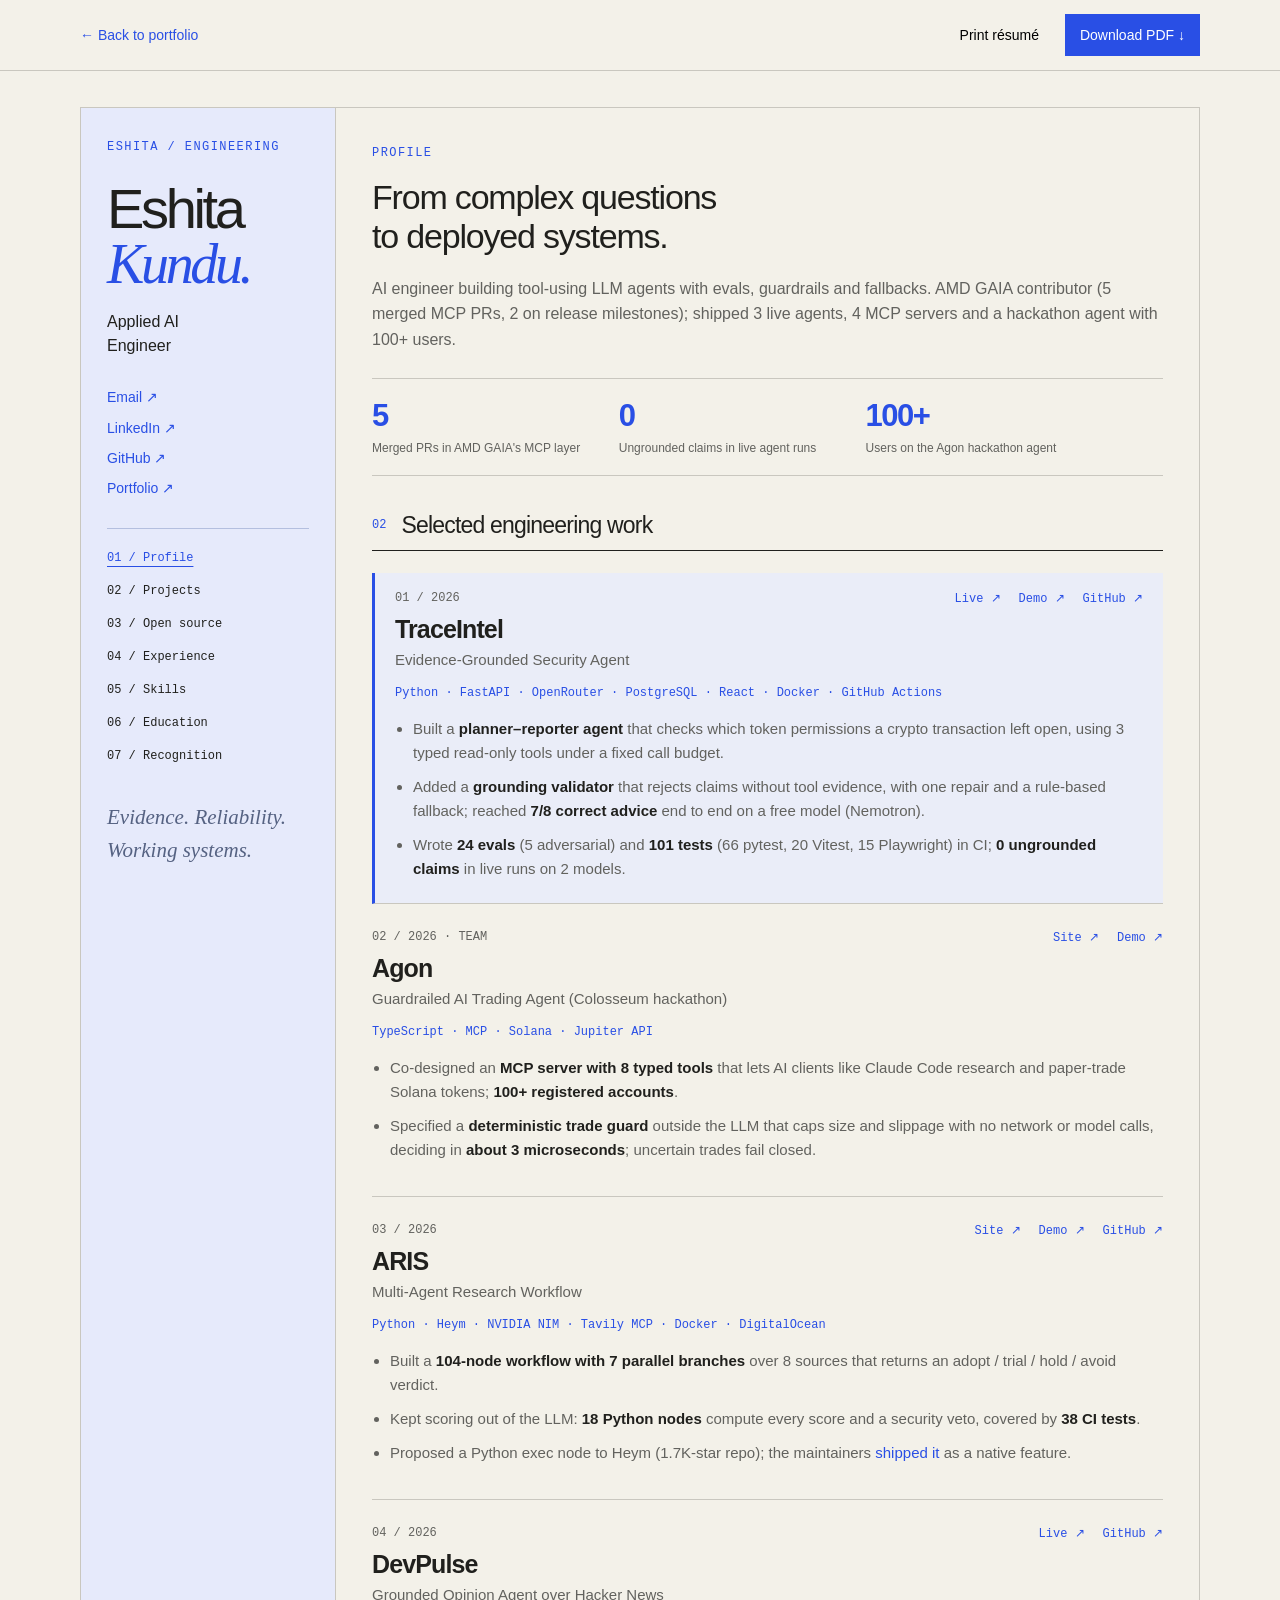
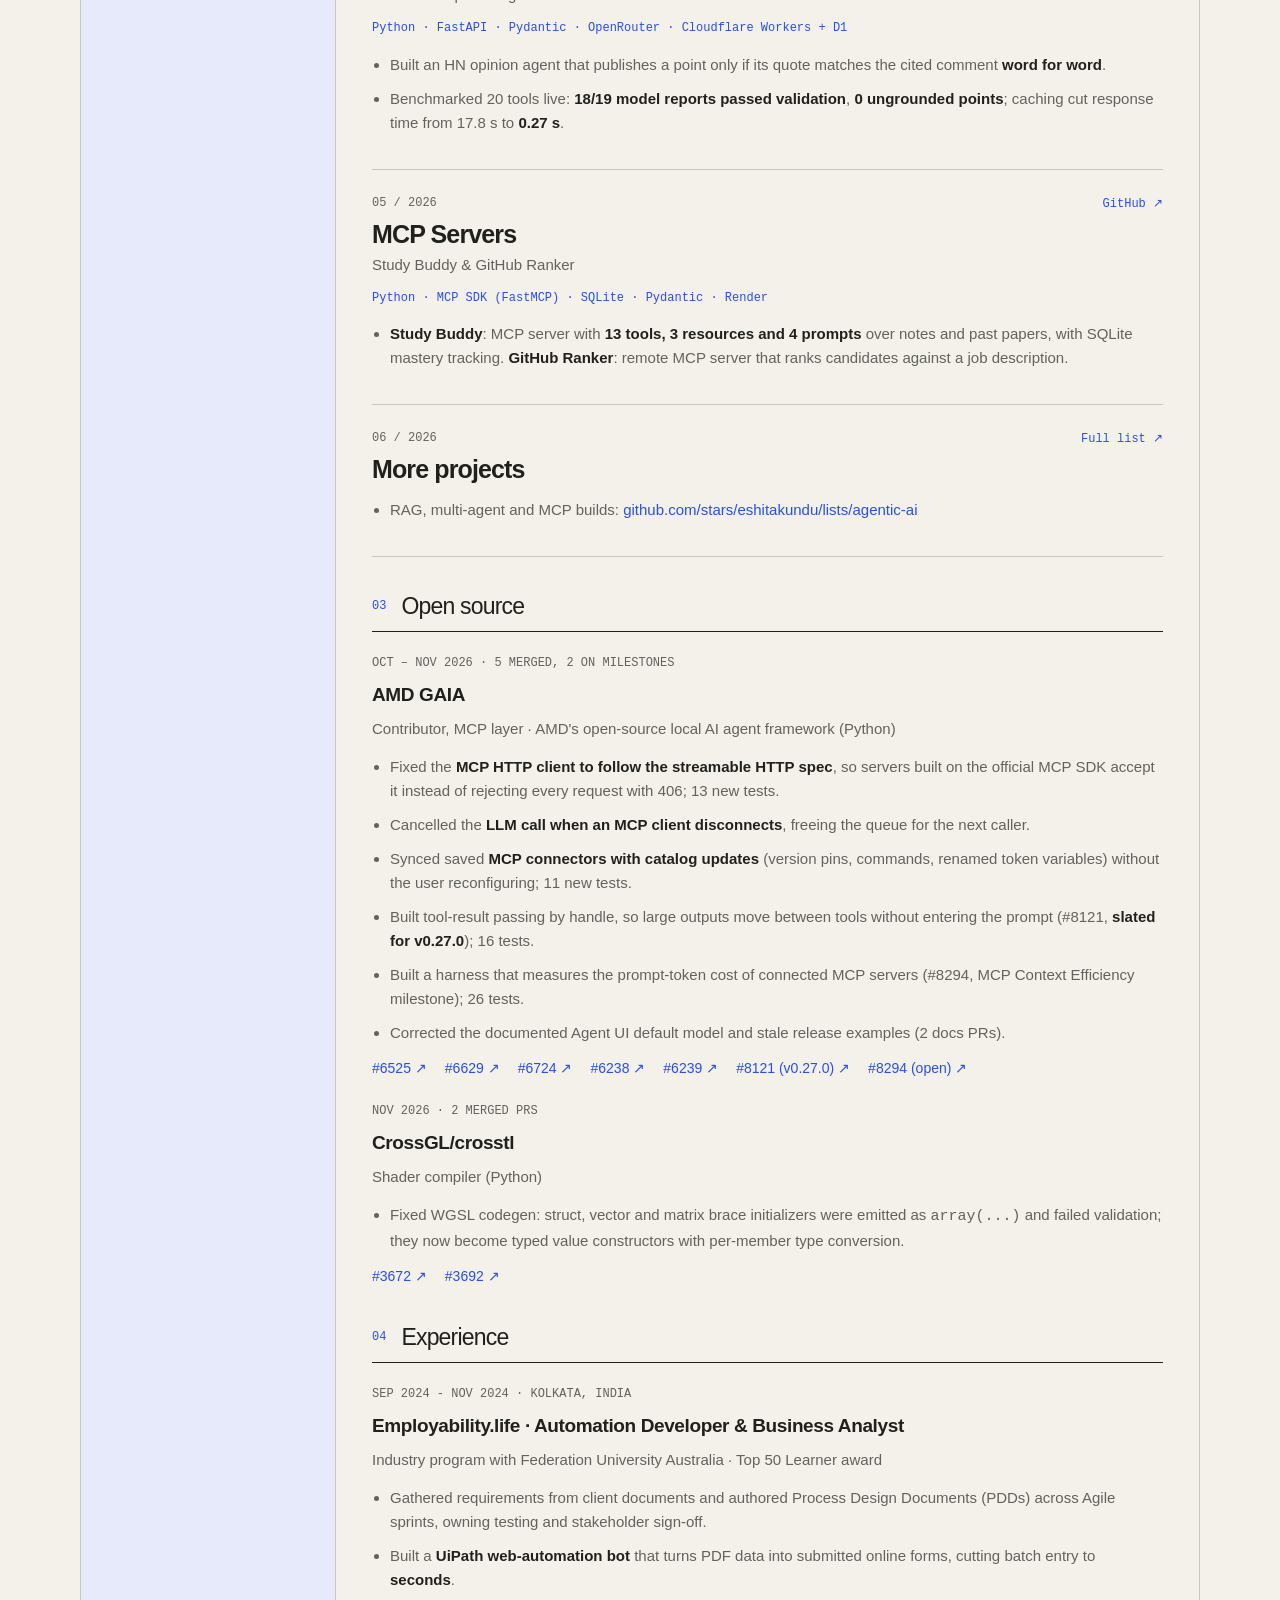
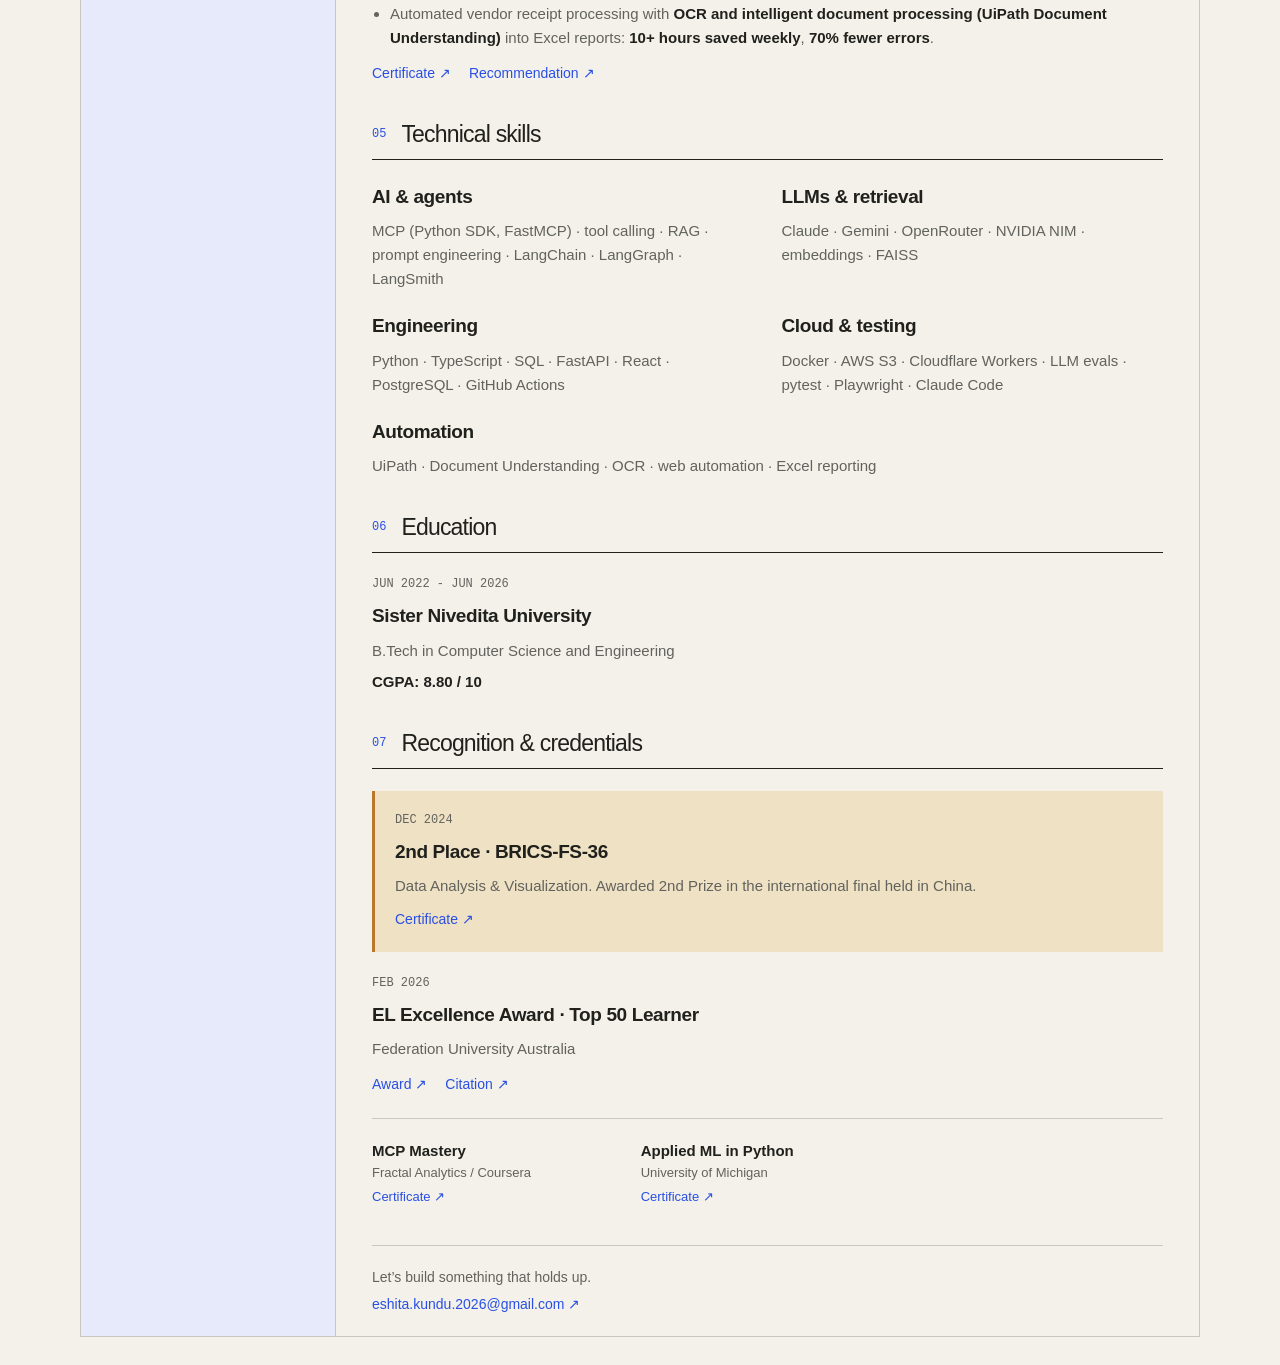
==== resume.html @ df6f3b88 "Résumé: sync measured results, rewritten experience and skills" ====
<!doctype html><html lang="en"><head><meta charset="utf-8"><meta name="viewport" content="width=device-width,initial-scale=1"><title>Eshita Kundu | Résumé</title><meta name="description" content="Eshita Kundu: applied AI engineer building LLM agents, MCP servers, and tool-driven workflows. Projects, experience, skills, education, and credentials."><link rel="icon" href="assets/icons/favicon.svg" type="image/svg+xml"><link rel="stylesheet" href="css/resume.css?v=20261015e"></head><body>
<header class="cv-bar"><a href="index.html">← Back to portfolio</a><div><button id="printResume" type="button">Print résumé</button><a class="cv-download" href="assets/Eshita_Kundu_Resume.pdf" download>Download PDF ↓</a></div></header>
<main class="cv-shell"><aside class="cv-sidebar"><p class="cv-eyebrow">ESHITA / ENGINEERING</p><h1>Eshita<br><em>Kundu.</em></h1><p class="cv-role">Applied AI <br>Engineer</p><div class="cv-contact"><a href="mailto:eshita.kundu.2026@gmail.com" target="_blank" rel="noreferrer">Email ↗</a><a href="https://linkedin.com/in/eshitakundu" target="_blank" rel="noreferrer">LinkedIn ↗</a><a href="https://github.com/eshitakundu" target="_blank" rel="noreferrer">GitHub ↗</a><a href="https://eshita.dev" target="_blank" rel="noreferrer">Portfolio ↗</a></div><div class="cv-sticky"><nav aria-label="Résumé sections"><a href="#cv-profile">01 / Profile</a><a href="#cv-work">02 / Projects</a><a href="#cv-oss">03 / Open source</a><a href="#cv-experience">04 / Experience</a><a href="#cv-skills">05 / Skills</a><a href="#cv-education">06 / Education</a><a href="#cv-awards">07 / Recognition</a></nav><p class="cv-note">Evidence. Reliability.<br>Working systems.</p></div></aside>
<div class="cv-content"><section id="cv-profile"><p class="cv-eyebrow">PROFILE</p><h2>From complex questions<br>to deployed systems.</h2><p class="cv-summary">AI engineer building tool-using LLM agents with evals, guardrails and fallbacks. AMD GAIA contributor (5 merged MCP PRs, 2 on release milestones); shipped 3 live agents, 4 MCP servers and a hackathon agent with 100+ users.</p><div class="cv-highlights"><div><strong>5</strong><small>Merged PRs in AMD GAIA's MCP layer</small></div><div><strong>0</strong><small>Ungrounded claims in live agent runs</small></div><div><strong>100+</strong><small>Users on the Agon hackathon agent</small></div></div></section>
<section id="cv-work"><div class="cv-section-title"><span>02</span><h2>Selected engineering work</h2></div><article class="cv-project"><div class="cv-project-top"><span>01 / 2026</span><div><a href="https://traceintel.eshita.dev" target="_blank" rel="noreferrer">Live ↗</a><a href="https://drive.google.com/file/d/1-5eEX6gudDaP5FLFxx9WotcHQ9CJlThD/view?usp=drive_link" target="_blank" rel="noreferrer">Demo ↗</a><a href="https://github.com/eshitakundu/TraceIntel" target="_blank" rel="noreferrer">GitHub ↗</a></div></div><h3>TraceIntel</h3><p class="cv-project-sub">Evidence-Grounded Security Agent</p><p class="cv-tech">Python · FastAPI · OpenRouter · PostgreSQL · React · Docker · GitHub Actions</p><ul><li>Built a <strong>planner–reporter agent</strong> that checks which token permissions a crypto transaction left open, using 3 typed read-only tools under a fixed call budget.</li><li>Added a <strong>grounding validator</strong> that rejects claims without tool evidence, with one repair and a rule-based fallback; reached <strong>7/8 correct advice</strong> end to end on a free model (Nemotron).</li><li>Wrote <strong>24 evals</strong> (5 adversarial) and <strong>101 tests</strong> (66 pytest, 20 Vitest, 15 Playwright) in CI; <strong>0 ungrounded claims</strong> in live runs on 2 models.</li></ul></article><article class="cv-project"><div class="cv-project-top"><span>02 / 2026 · TEAM</span><div><a href="https://agon-landing-mu.vercel.app" target="_blank" rel="noreferrer">Site ↗</a><a href="https://youtu.be/2ded1QWIE_g" target="_blank" rel="noreferrer">Demo ↗</a></div></div><h3>Agon</h3><p class="cv-project-sub">Guardrailed AI Trading Agent (Colosseum hackathon)</p><p class="cv-tech">TypeScript · MCP · Solana · Jupiter API</p><ul><li>Co-designed an <strong>MCP server with 8 typed tools</strong> that lets AI clients like Claude Code research and paper-trade Solana tokens; <strong>100+ registered accounts</strong>.</li><li>Specified a <strong>deterministic trade guard</strong> outside the LLM that caps size and slippage with no network or model calls, deciding in <strong>about 3 microseconds</strong>; uncertain trades fail closed.</li></ul></article><article class="cv-project"><div class="cv-project-top"><span>03 / 2026</span><div><a href="https://aris.eshita.dev/" target="_blank" rel="noreferrer">Site ↗</a><a href="https://drive.google.com/file/d/1jML5SADdQUz9jS4FM7lG59d3zc-DFHqd/view?usp=sharing" target="_blank" rel="noreferrer">Demo ↗</a><a href="https://github.com/eshitakundu/ARIS" target="_blank" rel="noreferrer">GitHub ↗</a></div></div><h3>ARIS</h3><p class="cv-project-sub">Multi-Agent Research Workflow</p><p class="cv-tech">Python · Heym · NVIDIA NIM · Tavily MCP · Docker · DigitalOcean</p><ul><li>Built a <strong>104-node workflow with 7 parallel branches</strong> over 8 sources that returns an adopt / trial / hold / avoid verdict.</li><li>Kept scoring out of the LLM: <strong>18 Python nodes</strong> compute every score and a security veto, covered by <strong>38 CI tests</strong>.</li><li>Proposed a Python exec node to Heym (1.7K-star repo); the maintainers <a href="https://github.com/heymrun/heym/discussions/136" target="_blank" rel="noreferrer">shipped it</a> as a native feature.</li></ul></article><article class="cv-project"><div class="cv-project-top"><span>04 / 2026</span><div><a href="https://devpulse.eshita.dev/?tool=Bun" target="_blank" rel="noreferrer">Live ↗</a><a href="https://github.com/eshitakundu/DevPulse" target="_blank" rel="noreferrer">GitHub ↗</a></div></div><h3>DevPulse</h3><p class="cv-project-sub">Grounded Opinion Agent over Hacker News</p><p class="cv-tech">Python · FastAPI · Pydantic · OpenRouter · Cloudflare Workers + D1</p><ul><li>Built an HN opinion agent that publishes a point only if its quote matches the cited comment <strong>word for word</strong>.</li><li>Benchmarked 20 tools live: <strong>18/19 model reports passed validation</strong>, <strong>0 ungrounded points</strong>; caching cut response time from 17.8 s to <strong>0.27 s</strong>.</li></ul></article><article class="cv-project"><div class="cv-project-top"><span>05 / 2026</span><div><a href="https://github.com/eshitakundu/study-buddy" target="_blank" rel="noreferrer">GitHub ↗</a></div></div><h3>MCP Servers</h3><p class="cv-project-sub">Study Buddy &amp; GitHub Ranker</p><p class="cv-tech">Python · MCP SDK (FastMCP) · SQLite · Pydantic · Render</p><ul><li><strong>Study Buddy</strong>: MCP server with <strong>13 tools, 3 resources and 4 prompts</strong> over notes and past papers, with SQLite mastery tracking. <strong>GitHub Ranker</strong>: remote MCP server that ranks candidates against a job description.</li></ul></article><article class="cv-project"><div class="cv-project-top"><span>06 / 2026</span><div><a href="https://github.com/stars/eshitakundu/lists/agentic-ai" target="_blank" rel="noreferrer">Full list ↗</a></div></div><h3>More projects</h3><ul><li>RAG, multi-agent and MCP builds: <a href="https://github.com/stars/eshitakundu/lists/agentic-ai" target="_blank" rel="noreferrer">github.com/stars/eshitakundu/lists/agentic-ai</a></li></ul></article></section>
<section id="cv-oss"><div class="cv-section-title"><span>03</span><h2>Open source</h2></div><article class="cv-entry"><p class="cv-date">OCT – NOV 2026 · 5 MERGED, 2 ON MILESTONES</p><h3>AMD GAIA</h3><p>Contributor, MCP layer · AMD's open-source local AI agent framework (Python)</p><ul><li>Fixed the <strong>MCP HTTP client to follow the streamable HTTP spec</strong>, so servers built on the official MCP SDK accept it instead of rejecting every request with 406; 13 new tests.</li><li>Cancelled the <strong>LLM call when an MCP client disconnects</strong>, freeing the queue for the next caller.</li><li>Synced saved <strong>MCP connectors with catalog updates</strong> (version pins, commands, renamed token variables) without the user reconfiguring; 11 new tests.</li><li>Built tool-result passing by handle, so large outputs move between tools without entering the prompt (#8121, <strong>slated for v0.27.0</strong>); 16 tests.</li><li>Built a harness that measures the prompt-token cost of connected MCP servers (#8294, MCP Context Efficiency milestone); 26 tests.</li><li>Corrected the documented Agent UI default model and stale release examples (2 docs PRs).</li></ul><div class="cv-links"><a href="https://github.com/amd/gaia/pull/6525" target="_blank" rel="noreferrer">#6525 ↗</a><a href="https://github.com/amd/gaia/pull/6629" target="_blank" rel="noreferrer">#6629 ↗</a><a href="https://github.com/amd/gaia/pull/6724" target="_blank" rel="noreferrer">#6724 ↗</a><a href="https://github.com/amd/gaia/pull/6238" target="_blank" rel="noreferrer">#6238 ↗</a><a href="https://github.com/amd/gaia/pull/6239" target="_blank" rel="noreferrer">#6239 ↗</a><a href="https://github.com/amd/gaia/pull/8121" target="_blank" rel="noreferrer">#8121 (v0.27.0) ↗</a><a href="https://github.com/amd/gaia/pull/8294" target="_blank" rel="noreferrer">#8294 (open) ↗</a></div></article><article class="cv-entry"><p class="cv-date">NOV 2026 · 2 MERGED PRS</p><h3>CrossGL/crosstl</h3><p>Shader compiler (Python)</p><ul><li>Fixed WGSL codegen: struct, vector and matrix brace initializers were emitted as <code>array(...)</code> and failed validation; they now become typed value constructors with per-member type conversion.</li></ul><div class="cv-links"><a href="https://github.com/CrossGL/crosstl/pull/3672" target="_blank" rel="noreferrer">#3672 ↗</a><a href="https://github.com/CrossGL/crosstl/pull/3692" target="_blank" rel="noreferrer">#3692 ↗</a></div></article></section>
<section id="cv-experience"><div class="cv-section-title"><span>04</span><h2>Experience</h2></div><article class="cv-entry"><p class="cv-date">SEP 2024 - NOV 2024 · KOLKATA, INDIA</p><h3>Employability.life · Automation Developer &amp; Business Analyst</h3><p>Industry program with Federation University Australia · Top 50 Learner award</p><ul><li>Gathered requirements from client documents and authored Process Design Documents (PDDs) across Agile sprints, owning testing and stakeholder sign-off.</li><li>Built a <strong>UiPath web-automation bot</strong> that turns PDF data into submitted online forms, cutting batch entry to <strong>seconds</strong>.</li><li>Automated vendor receipt processing with <strong>OCR and intelligent document processing (UiPath Document Understanding)</strong> into Excel reports: <strong>10+ hours saved weekly</strong>, <strong>70% fewer errors</strong>.</li></ul><div class="cv-links"><a href="https://drive.google.com/file/d/1UYP0-IhTqH1KCa6GsnZkKMWBa8agiodJ/view?usp=sharing" target="_blank" rel="noreferrer">Certificate ↗</a><a href="https://www.linkedin.com/in/eshitakundu/details/recommendations/" target="_blank" rel="noreferrer">Recommendation ↗</a></div></article></section>
<section id="cv-skills"><div class="cv-section-title"><span>05</span><h2>Technical skills</h2></div><div class="cv-skills"><article><h3>AI &amp; agents</h3><p>MCP (Python SDK, FastMCP) · tool calling · RAG · prompt engineering · LangChain · LangGraph · LangSmith</p></article><article><h3>LLMs &amp; retrieval</h3><p>Claude · Gemini · OpenRouter · NVIDIA NIM · embeddings · FAISS</p></article><article><h3>Engineering</h3><p>Python · TypeScript · SQL · FastAPI · React · PostgreSQL · GitHub Actions</p></article><article><h3>Cloud &amp; testing</h3><p>Docker · AWS S3 · Cloudflare Workers · LLM evals · pytest · Playwright · Claude Code</p></article><article><h3>Automation</h3><p>UiPath · Document Understanding · OCR · web automation · Excel reporting</p></article></div></section>
<section id="cv-education"><div class="cv-section-title"><span>06</span><h2>Education</h2></div><article class="cv-entry"><p class="cv-date">JUN 2022 - JUN 2026</p><h3>Sister Nivedita University</h3><p>B.Tech in Computer Science and Engineering</p><p><strong>CGPA: 8.80 / 10</strong></p></article></section>
<section id="cv-awards"><div class="cv-section-title"><span>07</span><h2>Recognition &amp; credentials</h2></div><article class="cv-award"><p class="cv-date">DEC 2024</p><h3>2nd Place · BRICS-FS-36</h3><p>Data Analysis &amp; Visualization. Awarded 2nd Prize in the international final held in China.</p><a href="https://drive.google.com/file/d/1eUbbKUpUdZsSF0-W7ApcbcmyK6M2rRP9/view?usp=drive_link" target="_blank" rel="noreferrer">Certificate ↗</a></article><article class="cv-entry"><p class="cv-date">FEB 2026</p><h3>EL Excellence Award · Top 50 Learner</h3><p>Federation University Australia</p><div class="cv-links"><a href="https://drive.google.com/file/d/1GGTMfMh05PWTjIRcA4W3HnQFWSENJk-e/view?usp=sharing" target="_blank" rel="noreferrer">Award ↗</a><a href="https://drive.google.com/file/d/1YVZL-pyKFrt_LN6Briw1cF5UIUr_n_7M/view?usp=sharing" target="_blank" rel="noreferrer">Citation ↗</a></div></article><div class="cv-certifications"><article><h3>MCP Mastery</h3><p>Fractal Analytics / Coursera</p><a href="https://drive.google.com/file/d/18AgmTAJGU2zwegKp96C6OH06Ux1U24bx/view?usp=sharing" target="_blank" rel="noreferrer">Certificate ↗</a></article><article><h3>Applied ML in Python</h3><p>University of Michigan</p><a href="https://drive.google.com/file/d/1VJWcxqMfhzTZrcLeHnlotZAyNLGY2VhV/view?usp=sharing" target="_blank" rel="noreferrer">Certificate ↗</a></article></div></section><footer>Let’s build something that holds up. <a href="mailto:eshita.kundu.2026@gmail.com">eshita.kundu.2026@gmail.com ↗</a></footer></div></main><script src="js/resume.js?v=20261015e"></script></body></html>
---- css/resume.css ----
:root{--paper:#f3f1e9;--ink:#20201d;--muted:#62625e;--blue:#294fe5;--line:#c9c7bf}*{box-sizing:border-box}html{scroll-behavior:smooth;scroll-padding-top:80px}body{margin:0;background:var(--paper);color:var(--ink);font:16px/1.6 Arial,Helvetica,sans-serif}a{color:var(--blue);text-decoration:none}a:hover{text-decoration:underline}a:focus-visible,button:focus-visible{outline:3px solid var(--blue);outline-offset:5px}h1,h2,h3,p{margin:0}button{font:inherit;cursor:pointer}.cv-bar{position:sticky;top:0;z-index:5;background:var(--paper);border-bottom:1px solid var(--line);display:flex;justify-content:space-between;align-items:center;gap:15px;padding:14px max(24px,calc((100vw - 1120px)/2));font-size:14px}.cv-bar>div{display:flex;gap:20px;align-items:center}.cv-bar button{border:0;background:transparent;font-size:14px}.cv-download{background:var(--blue);color:white;padding:10px 15px}.cv-shell{max-width:1120px;margin:36px auto;display:grid;grid-template-columns:255px minmax(0,1fr);border:1px solid var(--line)}.cv-sidebar{background:#e6eafb;padding:30px 26px;border-right:1px solid var(--line)}.cv-eyebrow{font:12px/1.5 monospace;letter-spacing:.12em;color:var(--blue)}.cv-sidebar h1{font-size:56px;line-height:.98;letter-spacing:-.06em;margin:26px 0 18px;font-weight:500}.cv-sidebar h1 em{font-family:Georgia,serif;color:var(--blue);font-weight:400}.cv-role{font-size:16px;line-height:1.5}.cv-contact{display:flex;flex-direction:column;gap:8px;margin:28px 0;font-size:14px}.cv-sticky{position:sticky;top:105px}.cv-sidebar nav{border-top:1px solid #b4bfdf;padding-top:20px;display:flex;flex-direction:column;gap:15px;font:12px/1.5 monospace}.cv-sidebar nav a{color:var(--ink)}.cv-sidebar nav a.active{color:var(--blue);text-decoration:underline;text-underline-offset:5px}.cv-note{margin-top:36px;font-family:Georgia,serif;font-style:italic;font-size:21px;color:#556282}.cv-content{padding:36px 36px 20px;min-width:0}.cv-content section{scroll-margin-top:90px;margin-bottom:36px}.cv-content h2{font-size:30px;line-height:1.14;letter-spacing:-.035em;font-weight:500}.cv-summary{margin-top:20px;color:var(--muted)}#cv-profile h2{margin-top:16px;font-size:34px}.cv-highlights{display:grid;grid-template-columns:1fr 1fr 1.3fr;border-top:1px solid var(--line);border-bottom:1px solid var(--line);margin-top:25px;padding:18px 0;gap:18px}.cv-highlights strong{display:block;color:var(--blue);font-size:31px;line-height:1.2;letter-spacing:-.05em}.cv-highlights strong span{font-size:14px;letter-spacing:0}.cv-highlights small{display:block;font-size:12px;line-height:1.4;color:var(--muted);margin-top:6px}.cv-section-title{display:flex;align-items:center;gap:15px;border-bottom:1px solid var(--ink);padding-bottom:12px;margin-bottom:22px}.cv-section-title>span{font:12px monospace;color:var(--blue)}.cv-section-title h2{font-size:23px}.cv-project{margin:0 0 26px;padding-bottom:24px;border-bottom:1px solid var(--line)}.cv-project:first-of-type{border-left:3px solid var(--blue);padding:18px 20px 12px;background:#eaedf8}.cv-project-top{display:flex;justify-content:space-between;gap:15px;font:12px monospace;margin-bottom:8px;color:var(--muted)}.cv-project-top>div,.cv-links{display:flex;gap:18px}.cv-project h3{font-size:25px;letter-spacing:-.035em;line-height:1.2}.cv-project-sub{color:var(--muted);font-size:15px;margin-top:4px}.cv-tech{font:12px/1.6 monospace;color:var(--blue);margin:12px 0}.cv-content ul{padding-left:18px;margin:14px 0 0}.cv-content li{margin-bottom:10px;color:var(--muted);font-size:15px}.cv-content strong{color:var(--ink)}.cv-highlights strong{color:var(--blue)}.cv-date{font:12px/1.5 monospace;color:var(--muted);margin-bottom:8px}.cv-entry h3,.cv-skills h3,.cv-award h3{font-size:19px;letter-spacing:-.02em}.cv-entry>p:not(.cv-date),.cv-skills p,.cv-award>p:not(.cv-date){color:var(--muted);font-size:15px;margin-top:7px}.cv-entry{margin-bottom:22px}.cv-links{margin-top:12px;font-size:14px}.cv-skills{display:grid;grid-template-columns:1fr 1fr;gap:20px 28px}.cv-skills article:last-child:nth-child(odd){grid-column:1/-1}.cv-award{padding:20px;background:#efe1c3;border-left:3px solid #b9772c;margin-bottom:22px}.cv-award>a{display:inline-block;margin-top:10px;font-size:14px}.cv-certifications{display:grid;grid-template-columns:repeat(3,1fr);gap:15px;border-top:1px solid var(--line);padding-top:20px}.cv-certifications h3{font-size:15px}.cv-certifications p{font-size:13px;color:var(--muted)}.cv-certifications a{font-size:13px}footer{border-top:1px solid var(--line);padding-top:20px;font-size:14px;color:var(--muted)}footer a{display:block;overflow-wrap:anywhere;margin-top:5px}
@media(max-width:900px){.cv-shell{margin:20px;grid-template-columns:210px minmax(0,1fr)}.cv-sidebar{padding:25px 20px}.cv-sidebar h1{font-size:47px}.cv-content{padding:28px 24px}.cv-certifications{grid-template-columns:1fr}.cv-bar{padding:12px 20px}}
@media(max-width:600px){.cv-bar{padding:12px;font-size:12px}.cv-bar>div{gap:10px}.cv-bar button{display:none}.cv-shell{display:block;margin:12px}.cv-sidebar{padding:22px;border-right:0;border-bottom:1px solid var(--line)}.cv-sidebar h1{font-size:46px;margin:14px 0}.cv-sidebar h1 br{display:none}.cv-sidebar h1 em:before{content:' '}.cv-role br{display:none}.cv-contact{flex-direction:row;flex-wrap:wrap;gap:8px 18px;margin:15px 0}.cv-sticky{position:static}.cv-sidebar nav{flex-direction:row;flex-wrap:wrap;gap:10px 18px;padding-top:15px}.cv-note{display:none}.cv-content{padding:24px 18px}.cv-content h2,#cv-profile h2{font-size:28px}.cv-highlights{gap:12px}.cv-highlights strong{font-size:26px}.cv-highlights strong span{font-size:12px}.cv-highlights small{font-size:11px}.cv-section-title h2{font-size:22px}.cv-project:first-of-type{padding:16px 14px}.cv-project h3{font-size:24px}.cv-project-top{font-size:11px}.cv-skills{grid-template-columns:1fr}.cv-summary,.cv-content li{font-size:16px}}
@media(prefers-reduced-motion:reduce){html{scroll-behavior:auto}}
@media print{html{scroll-padding:0}body{background:white;font-size:10pt}.cv-bar,.cv-sidebar nav,.cv-note,footer{display:none}.cv-shell{display:block;border:0;margin:0;max-width:none}.cv-sidebar{background:none;border:0;padding:0 0 16px}.cv-sidebar h1{font-size:30pt;margin:6px 0}.cv-sidebar h1 br,.cv-role br{display:none}.cv-sidebar h1 em:before{content:' '}.cv-contact{flex-direction:row;gap:16px;margin:8px 0}.cv-content{padding:0}.cv-content section{margin-bottom:20px}.cv-project,.cv-entry,.cv-award,.cv-skills article,.cv-certifications article{break-inside:avoid}.cv-content h2,#cv-profile h2{font-size:20pt}.cv-content li,.cv-summary{font-size:10pt}.cv-content h3{font-size:15pt}.cv-project:first-of-type{background:none}a{color:inherit}#cv-profile h2{display:none}.cv-highlights{margin-top:12px}.cv-project{padding-bottom:15px;margin-bottom:15px}@page{margin:16mm}}
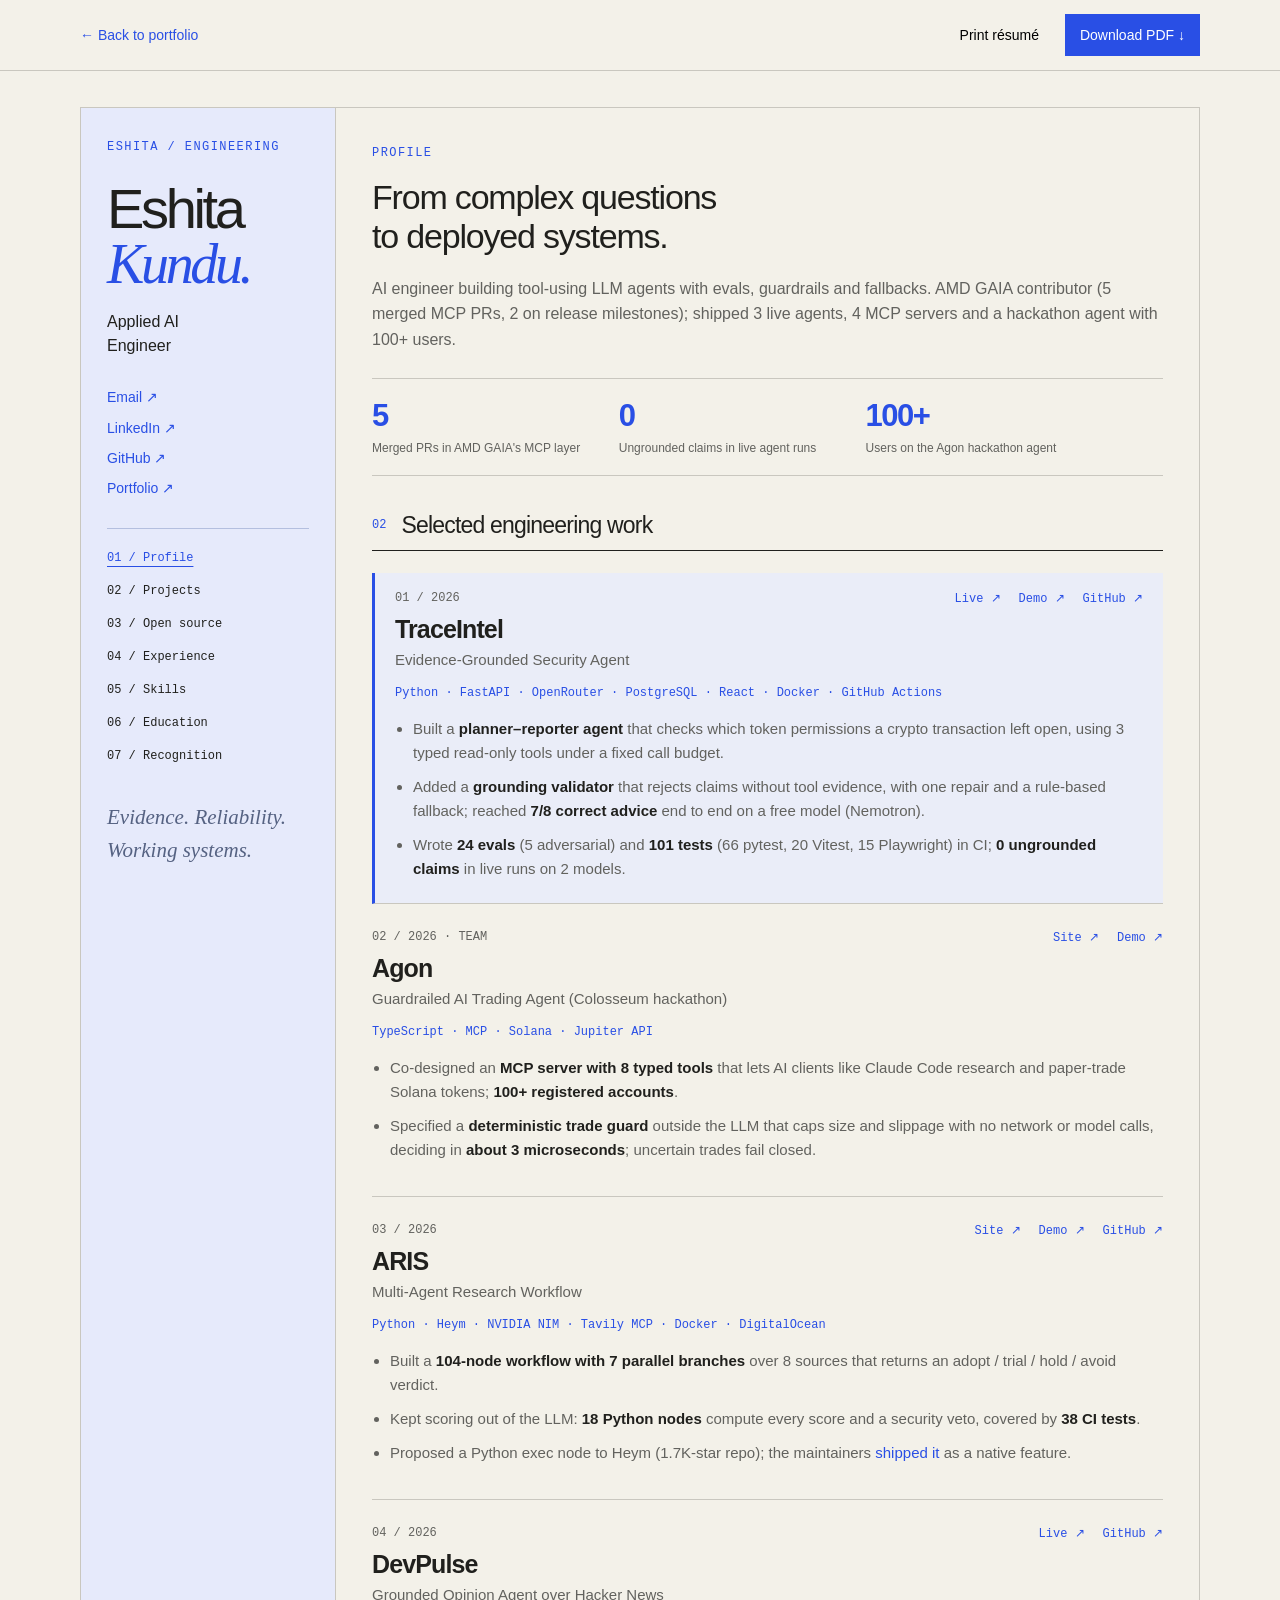
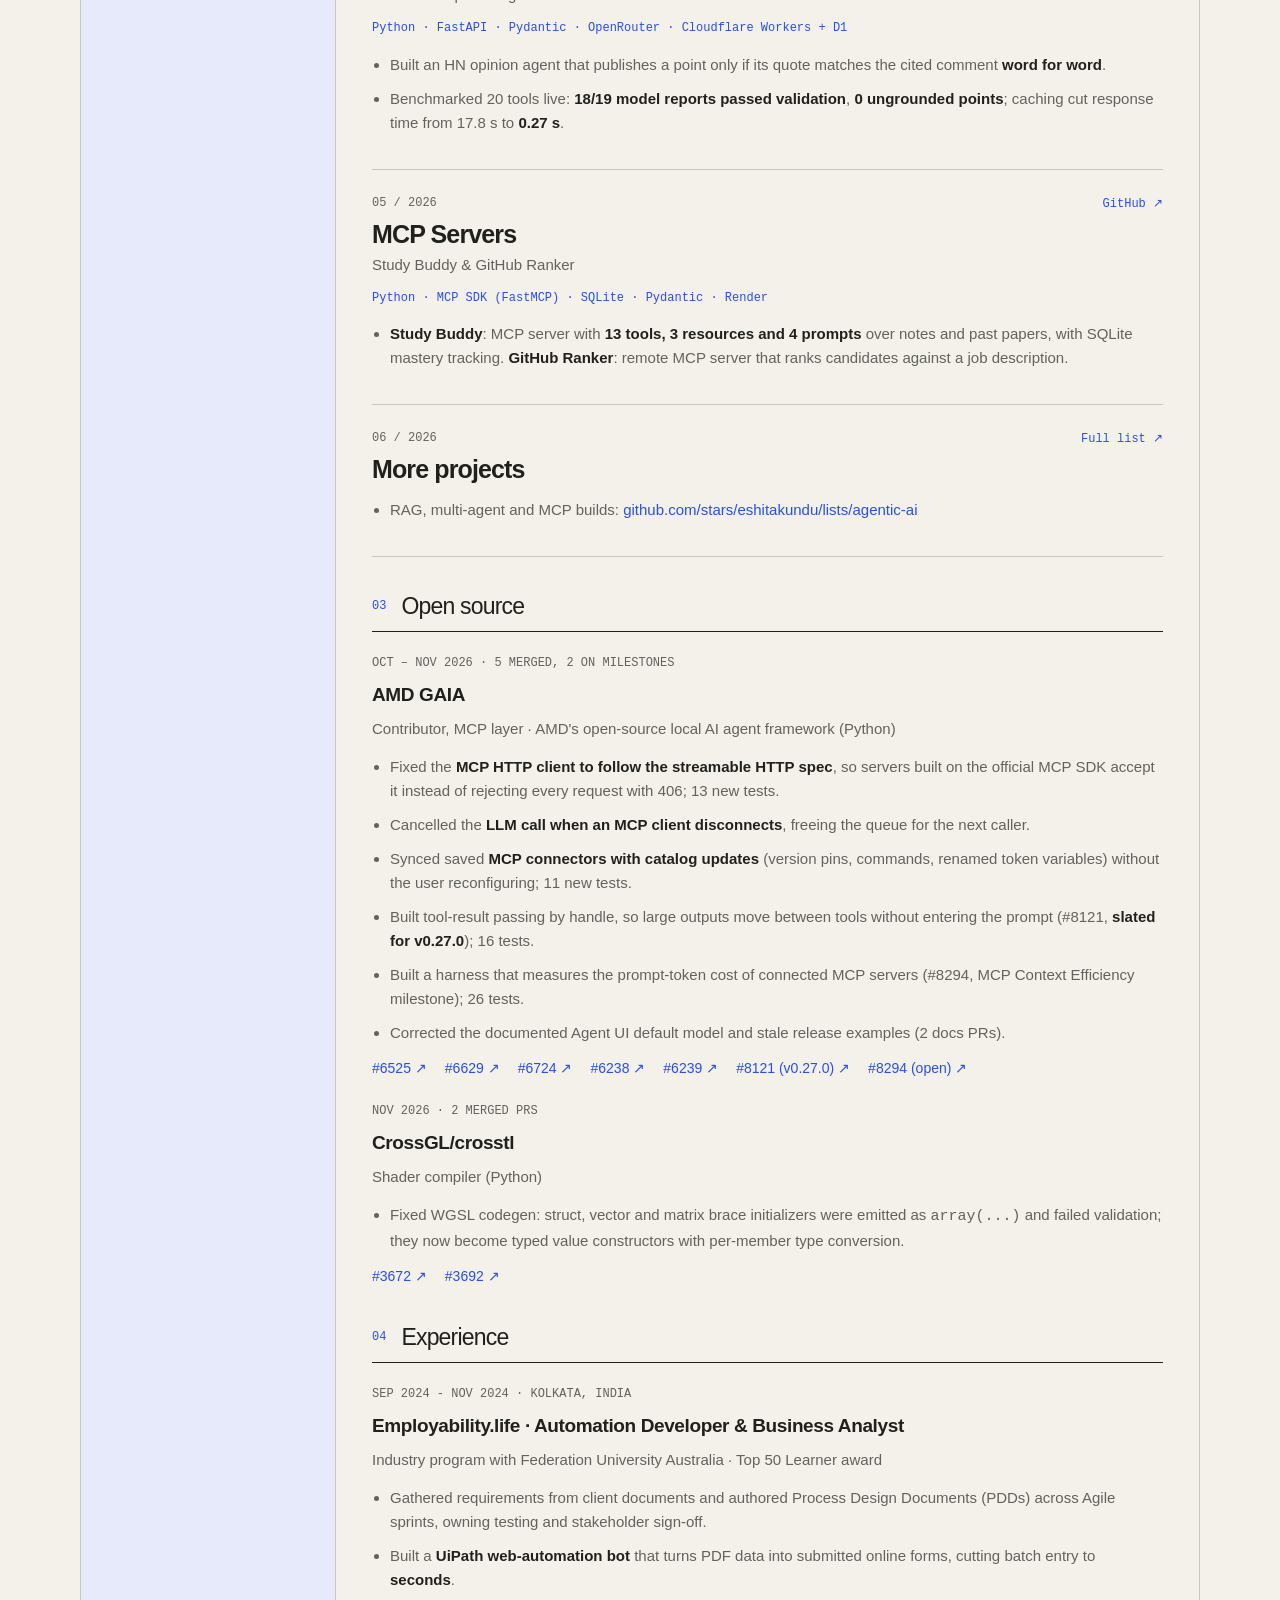
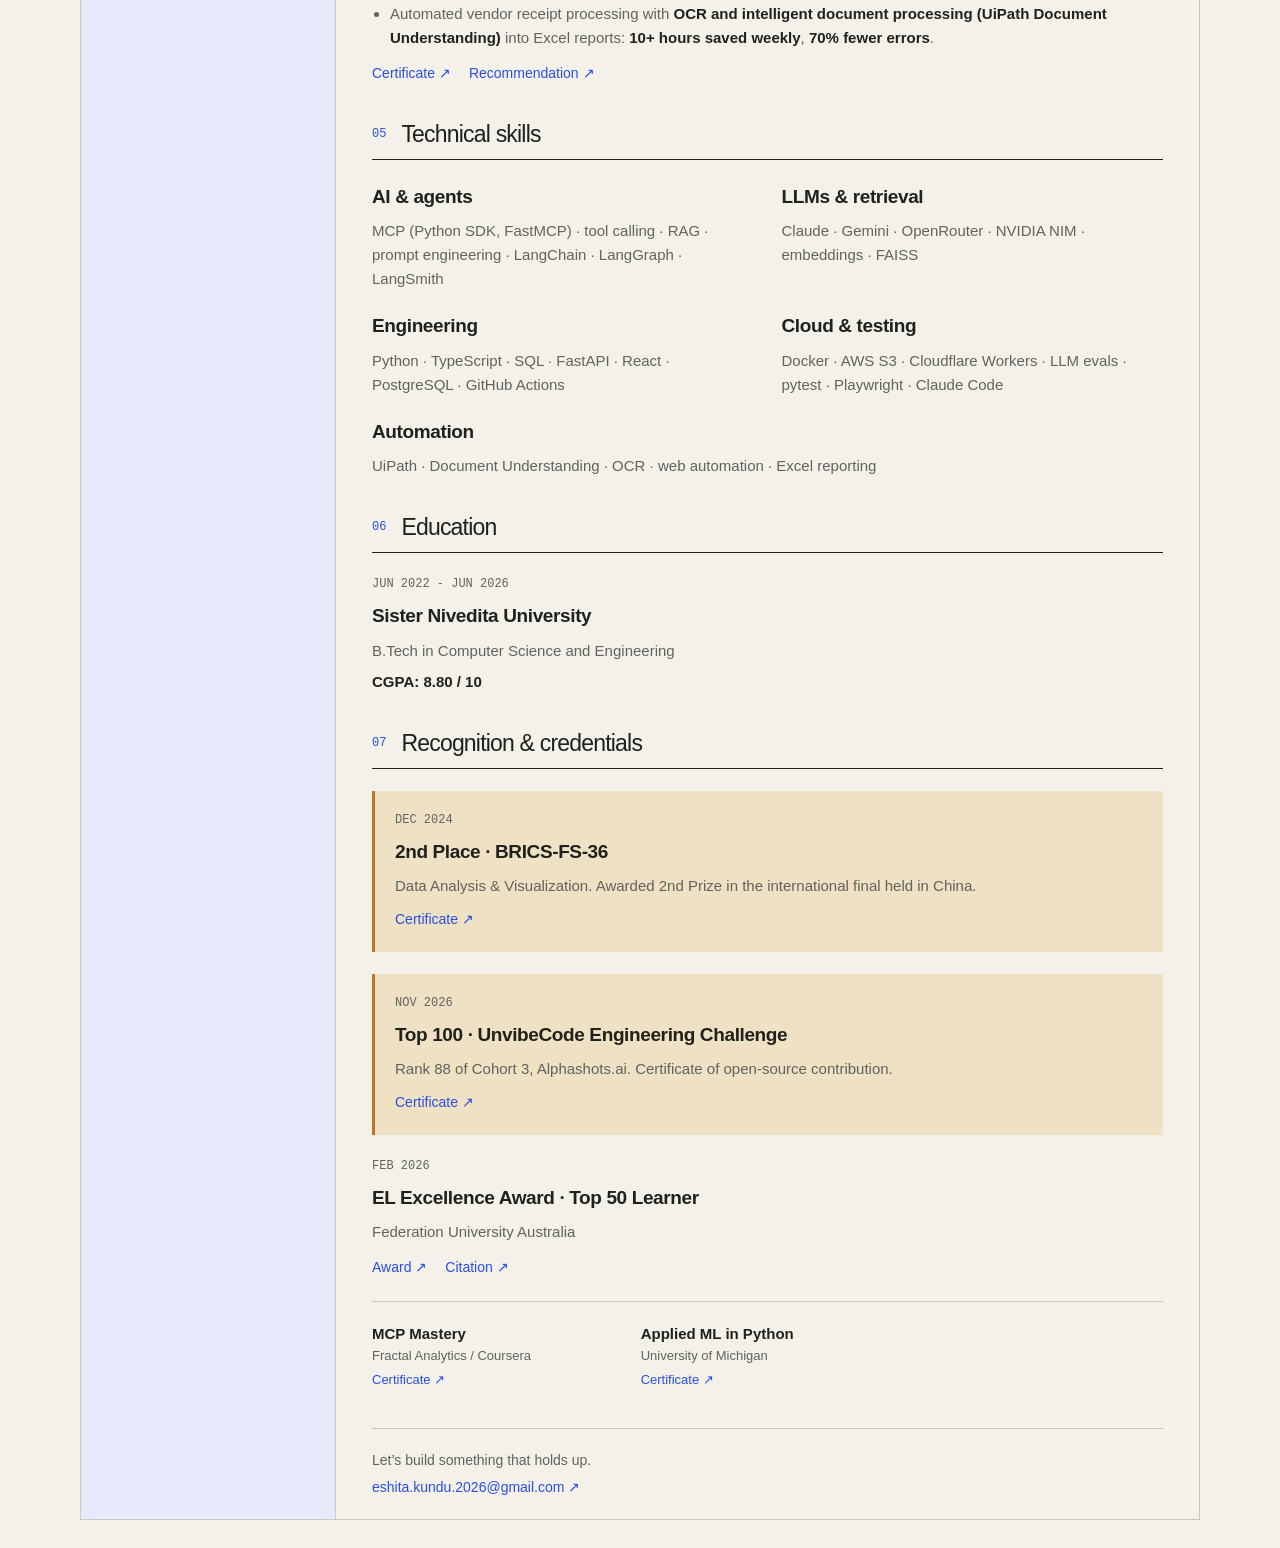
==== commit 8ff3fdc8: "Redesign home page: shorter, plain-English, agent panel - Shorter page in the existing look: three f" ====
--- a/resume.html
+++ b/resume.html
@@ -7,4 +7,4 @@
 <section id="cv-experience"><div class="cv-section-title"><span>04</span><h2>Experience</h2></div><article class="cv-entry"><p class="cv-date">SEP 2024 - NOV 2024 · KOLKATA, INDIA</p><h3>Employability.life · Automation Developer &amp; Business Analyst</h3><p>Industry program with Federation University Australia · Top 50 Learner award</p><ul><li>Gathered requirements from client documents and authored Process Design Documents (PDDs) across Agile sprints, owning testing and stakeholder sign-off.</li><li>Built a <strong>UiPath web-automation bot</strong> that turns PDF data into submitted online forms, cutting batch entry to <strong>seconds</strong>.</li><li>Automated vendor receipt processing with <strong>OCR and intelligent document processing (UiPath Document Understanding)</strong> into Excel reports: <strong>10+ hours saved weekly</strong>, <strong>70% fewer errors</strong>.</li></ul><div class="cv-links"><a href="https://drive.google.com/file/d/1UYP0-IhTqH1KCa6GsnZkKMWBa8agiodJ/view?usp=sharing" target="_blank" rel="noreferrer">Certificate ↗</a><a href="https://www.linkedin.com/in/eshitakundu/details/recommendations/" target="_blank" rel="noreferrer">Recommendation ↗</a></div></article></section>
 <section id="cv-skills"><div class="cv-section-title"><span>05</span><h2>Technical skills</h2></div><div class="cv-skills"><article><h3>AI &amp; agents</h3><p>MCP (Python SDK, FastMCP) · tool calling · RAG · prompt engineering · LangChain · LangGraph · LangSmith</p></article><article><h3>LLMs &amp; retrieval</h3><p>Claude · Gemini · OpenRouter · NVIDIA NIM · embeddings · FAISS</p></article><article><h3>Engineering</h3><p>Python · TypeScript · SQL · FastAPI · React · PostgreSQL · GitHub Actions</p></article><article><h3>Cloud &amp; testing</h3><p>Docker · AWS S3 · Cloudflare Workers · LLM evals · pytest · Playwright · Claude Code</p></article><article><h3>Automation</h3><p>UiPath · Document Understanding · OCR · web automation · Excel reporting</p></article></div></section>
 <section id="cv-education"><div class="cv-section-title"><span>06</span><h2>Education</h2></div><article class="cv-entry"><p class="cv-date">JUN 2022 - JUN 2026</p><h3>Sister Nivedita University</h3><p>B.Tech in Computer Science and Engineering</p><p><strong>CGPA: 8.80 / 10</strong></p></article></section>
-<section id="cv-awards"><div class="cv-section-title"><span>07</span><h2>Recognition &amp; credentials</h2></div><article class="cv-award"><p class="cv-date">DEC 2024</p><h3>2nd Place · BRICS-FS-36</h3><p>Data Analysis &amp; Visualization. Awarded 2nd Prize in the international final held in China.</p><a href="https://drive.google.com/file/d/1eUbbKUpUdZsSF0-W7ApcbcmyK6M2rRP9/view?usp=drive_link" target="_blank" rel="noreferrer">Certificate ↗</a></article><article class="cv-entry"><p class="cv-date">FEB 2026</p><h3>EL Excellence Award · Top 50 Learner</h3><p>Federation University Australia</p><div class="cv-links"><a href="https://drive.google.com/file/d/1GGTMfMh05PWTjIRcA4W3HnQFWSENJk-e/view?usp=sharing" target="_blank" rel="noreferrer">Award ↗</a><a href="https://drive.google.com/file/d/1YVZL-pyKFrt_LN6Briw1cF5UIUr_n_7M/view?usp=sharing" target="_blank" rel="noreferrer">Citation ↗</a></div></article><div class="cv-certifications"><article><h3>MCP Mastery</h3><p>Fractal Analytics / Coursera</p><a href="https://drive.google.com/file/d/18AgmTAJGU2zwegKp96C6OH06Ux1U24bx/view?usp=sharing" target="_blank" rel="noreferrer">Certificate ↗</a></article><article><h3>Applied ML in Python</h3><p>University of Michigan</p><a href="https://drive.google.com/file/d/1VJWcxqMfhzTZrcLeHnlotZAyNLGY2VhV/view?usp=sharing" target="_blank" rel="noreferrer">Certificate ↗</a></article></div></section><footer>Let’s build something that holds up. <a href="mailto:eshita.kundu.2026@gmail.com">eshita.kundu.2026@gmail.com ↗</a></footer></div></main><script src="js/resume.js?v=20261015e"></script></body></html>
+<section id="cv-awards"><div class="cv-section-title"><span>07</span><h2>Recognition &amp; credentials</h2></div><article class="cv-award"><p class="cv-date">DEC 2024</p><h3>2nd Place · BRICS-FS-36</h3><p>Data Analysis &amp; Visualization. Awarded 2nd Prize in the international final held in China.</p><a href="https://drive.google.com/file/d/1eUbbKUpUdZsSF0-W7ApcbcmyK6M2rRP9/view?usp=drive_link" target="_blank" rel="noreferrer">Certificate ↗</a></article><article class="cv-award"><p class="cv-date">NOV 2026</p><h3>Top 100 · UnvibeCode Engineering Challenge</h3><p>Rank 88 of Cohort 3, Alphashots.ai. Certificate of open-source contribution.</p><a href="assets/certs/unvibecode-cohort3-certificate.pdf" target="_blank" rel="noreferrer">Certificate ↗</a></article><article class="cv-entry"><p class="cv-date">FEB 2026</p><h3>EL Excellence Award · Top 50 Learner</h3><p>Federation University Australia</p><div class="cv-links"><a href="https://drive.google.com/file/d/1GGTMfMh05PWTjIRcA4W3HnQFWSENJk-e/view?usp=sharing" target="_blank" rel="noreferrer">Award ↗</a><a href="https://drive.google.com/file/d/1YVZL-pyKFrt_LN6Briw1cF5UIUr_n_7M/view?usp=sharing" target="_blank" rel="noreferrer">Citation ↗</a></div></article><div class="cv-certifications"><article><h3>MCP Mastery</h3><p>Fractal Analytics / Coursera</p><a href="https://drive.google.com/file/d/18AgmTAJGU2zwegKp96C6OH06Ux1U24bx/view?usp=sharing" target="_blank" rel="noreferrer">Certificate ↗</a></article><article><h3>Applied ML in Python</h3><p>University of Michigan</p><a href="https://drive.google.com/file/d/1VJWcxqMfhzTZrcLeHnlotZAyNLGY2VhV/view?usp=sharing" target="_blank" rel="noreferrer">Certificate ↗</a></article></div></section><footer>Let’s build something that holds up. <a href="mailto:eshita.kundu.2026@gmail.com">eshita.kundu.2026@gmail.com ↗</a></footer></div></main><script src="js/resume.js?v=20261015e"></script></body></html>
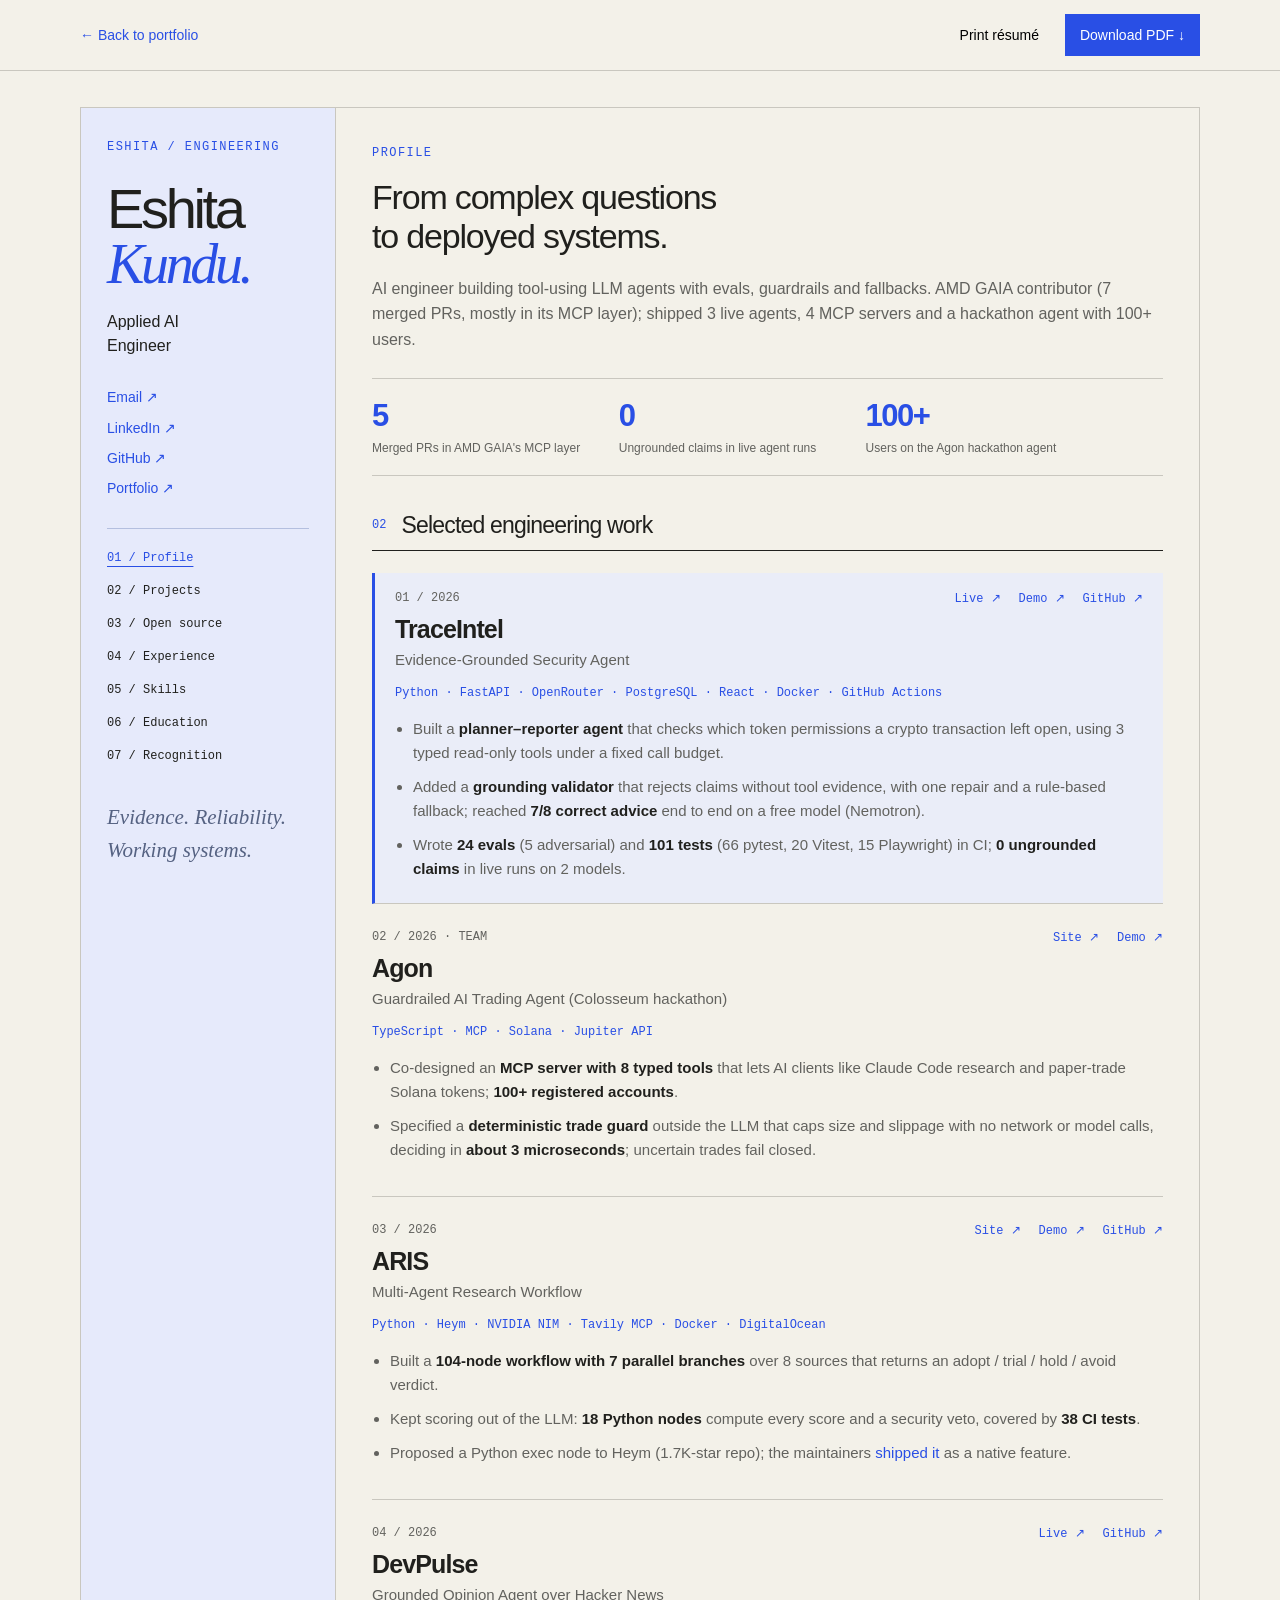
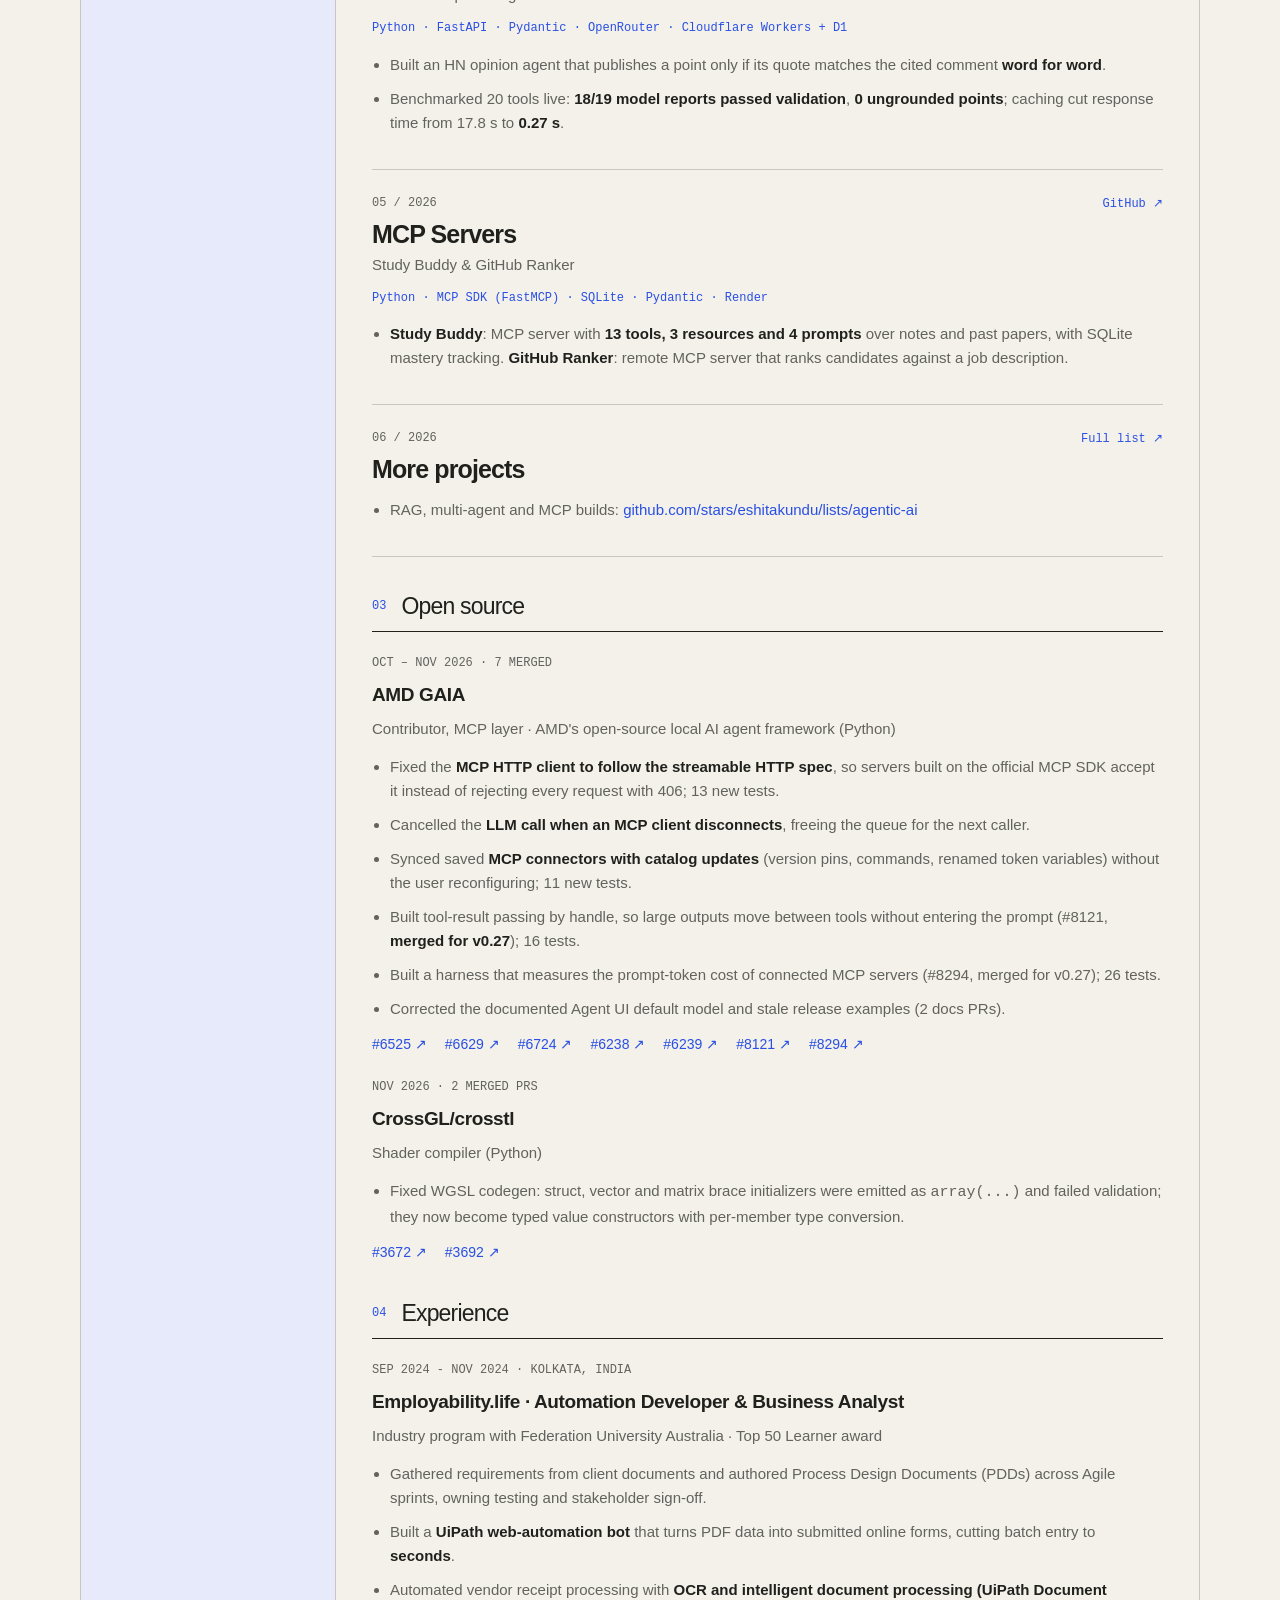
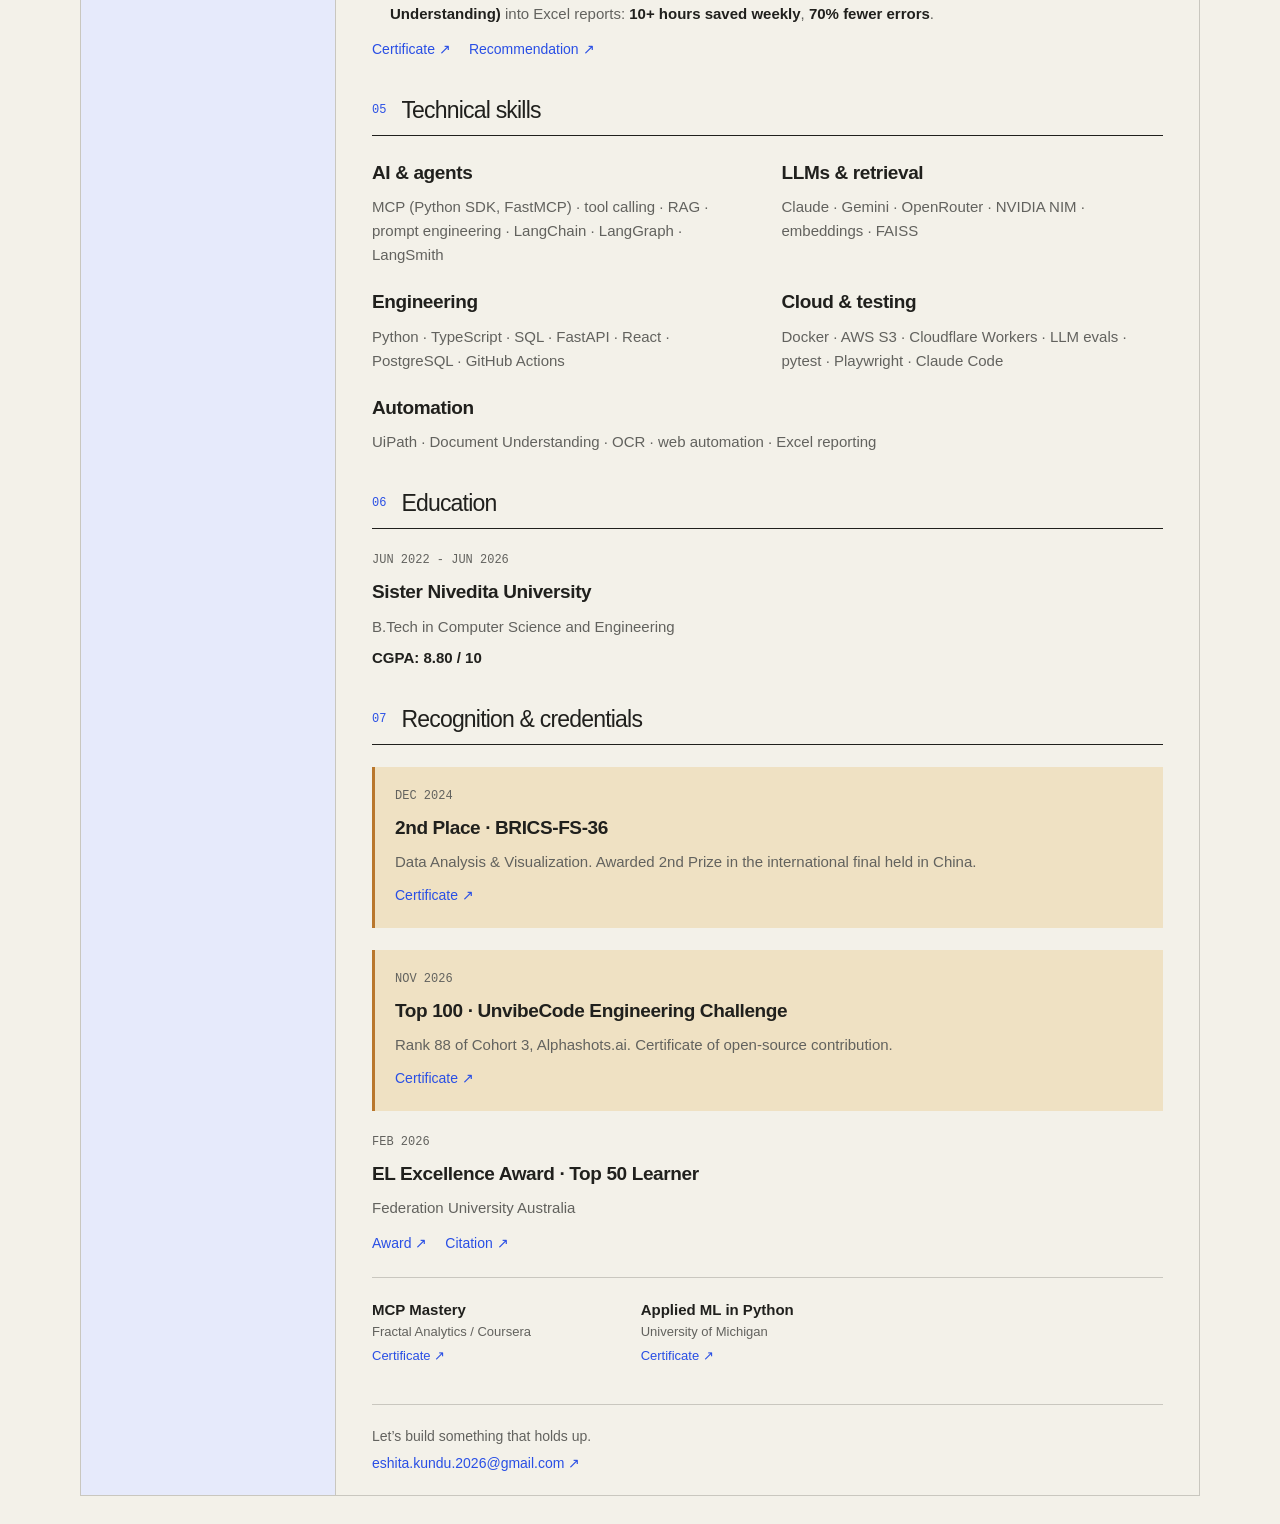
==== commit 974d1685: "Open source: GAIA #8121 and #8294 merged, 11 merged PRs in total" ====
--- a/resume.html
+++ b/resume.html
@@ -1,9 +1,9 @@
 <!doctype html><html lang="en"><head><meta charset="utf-8"><meta name="viewport" content="width=device-width,initial-scale=1"><title>Eshita Kundu | Résumé</title><meta name="description" content="Eshita Kundu: applied AI engineer building LLM agents, MCP servers, and tool-driven workflows. Projects, experience, skills, education, and credentials."><link rel="icon" href="assets/icons/favicon.svg" type="image/svg+xml"><link rel="stylesheet" href="css/resume.css?v=20261015e"></head><body>
 <header class="cv-bar"><a href="index.html">← Back to portfolio</a><div><button id="printResume" type="button">Print résumé</button><a class="cv-download" href="assets/Eshita_Kundu_Resume.pdf" download>Download PDF ↓</a></div></header>
 <main class="cv-shell"><aside class="cv-sidebar"><p class="cv-eyebrow">ESHITA / ENGINEERING</p><h1>Eshita<br><em>Kundu.</em></h1><p class="cv-role">Applied AI <br>Engineer</p><div class="cv-contact"><a href="mailto:eshita.kundu.2026@gmail.com" target="_blank" rel="noreferrer">Email ↗</a><a href="https://linkedin.com/in/eshitakundu" target="_blank" rel="noreferrer">LinkedIn ↗</a><a href="https://github.com/eshitakundu" target="_blank" rel="noreferrer">GitHub ↗</a><a href="https://eshita.dev" target="_blank" rel="noreferrer">Portfolio ↗</a></div><div class="cv-sticky"><nav aria-label="Résumé sections"><a href="#cv-profile">01 / Profile</a><a href="#cv-work">02 / Projects</a><a href="#cv-oss">03 / Open source</a><a href="#cv-experience">04 / Experience</a><a href="#cv-skills">05 / Skills</a><a href="#cv-education">06 / Education</a><a href="#cv-awards">07 / Recognition</a></nav><p class="cv-note">Evidence. Reliability.<br>Working systems.</p></div></aside>
-<div class="cv-content"><section id="cv-profile"><p class="cv-eyebrow">PROFILE</p><h2>From complex questions<br>to deployed systems.</h2><p class="cv-summary">AI engineer building tool-using LLM agents with evals, guardrails and fallbacks. AMD GAIA contributor (5 merged MCP PRs, 2 on release milestones); shipped 3 live agents, 4 MCP servers and a hackathon agent with 100+ users.</p><div class="cv-highlights"><div><strong>5</strong><small>Merged PRs in AMD GAIA's MCP layer</small></div><div><strong>0</strong><small>Ungrounded claims in live agent runs</small></div><div><strong>100+</strong><small>Users on the Agon hackathon agent</small></div></div></section>
+<div class="cv-content"><section id="cv-profile"><p class="cv-eyebrow">PROFILE</p><h2>From complex questions<br>to deployed systems.</h2><p class="cv-summary">AI engineer building tool-using LLM agents with evals, guardrails and fallbacks. AMD GAIA contributor (7 merged PRs, mostly in its MCP layer); shipped 3 live agents, 4 MCP servers and a hackathon agent with 100+ users.</p><div class="cv-highlights"><div><strong>5</strong><small>Merged PRs in AMD GAIA's MCP layer</small></div><div><strong>0</strong><small>Ungrounded claims in live agent runs</small></div><div><strong>100+</strong><small>Users on the Agon hackathon agent</small></div></div></section>
 <section id="cv-work"><div class="cv-section-title"><span>02</span><h2>Selected engineering work</h2></div><article class="cv-project"><div class="cv-project-top"><span>01 / 2026</span><div><a href="https://traceintel.eshita.dev" target="_blank" rel="noreferrer">Live ↗</a><a href="https://drive.google.com/file/d/1-5eEX6gudDaP5FLFxx9WotcHQ9CJlThD/view?usp=drive_link" target="_blank" rel="noreferrer">Demo ↗</a><a href="https://github.com/eshitakundu/TraceIntel" target="_blank" rel="noreferrer">GitHub ↗</a></div></div><h3>TraceIntel</h3><p class="cv-project-sub">Evidence-Grounded Security Agent</p><p class="cv-tech">Python · FastAPI · OpenRouter · PostgreSQL · React · Docker · GitHub Actions</p><ul><li>Built a <strong>planner–reporter agent</strong> that checks which token permissions a crypto transaction left open, using 3 typed read-only tools under a fixed call budget.</li><li>Added a <strong>grounding validator</strong> that rejects claims without tool evidence, with one repair and a rule-based fallback; reached <strong>7/8 correct advice</strong> end to end on a free model (Nemotron).</li><li>Wrote <strong>24 evals</strong> (5 adversarial) and <strong>101 tests</strong> (66 pytest, 20 Vitest, 15 Playwright) in CI; <strong>0 ungrounded claims</strong> in live runs on 2 models.</li></ul></article><article class="cv-project"><div class="cv-project-top"><span>02 / 2026 · TEAM</span><div><a href="https://agon-landing-mu.vercel.app" target="_blank" rel="noreferrer">Site ↗</a><a href="https://youtu.be/2ded1QWIE_g" target="_blank" rel="noreferrer">Demo ↗</a></div></div><h3>Agon</h3><p class="cv-project-sub">Guardrailed AI Trading Agent (Colosseum hackathon)</p><p class="cv-tech">TypeScript · MCP · Solana · Jupiter API</p><ul><li>Co-designed an <strong>MCP server with 8 typed tools</strong> that lets AI clients like Claude Code research and paper-trade Solana tokens; <strong>100+ registered accounts</strong>.</li><li>Specified a <strong>deterministic trade guard</strong> outside the LLM that caps size and slippage with no network or model calls, deciding in <strong>about 3 microseconds</strong>; uncertain trades fail closed.</li></ul></article><article class="cv-project"><div class="cv-project-top"><span>03 / 2026</span><div><a href="https://aris.eshita.dev/" target="_blank" rel="noreferrer">Site ↗</a><a href="https://drive.google.com/file/d/1jML5SADdQUz9jS4FM7lG59d3zc-DFHqd/view?usp=sharing" target="_blank" rel="noreferrer">Demo ↗</a><a href="https://github.com/eshitakundu/ARIS" target="_blank" rel="noreferrer">GitHub ↗</a></div></div><h3>ARIS</h3><p class="cv-project-sub">Multi-Agent Research Workflow</p><p class="cv-tech">Python · Heym · NVIDIA NIM · Tavily MCP · Docker · DigitalOcean</p><ul><li>Built a <strong>104-node workflow with 7 parallel branches</strong> over 8 sources that returns an adopt / trial / hold / avoid verdict.</li><li>Kept scoring out of the LLM: <strong>18 Python nodes</strong> compute every score and a security veto, covered by <strong>38 CI tests</strong>.</li><li>Proposed a Python exec node to Heym (1.7K-star repo); the maintainers <a href="https://github.com/heymrun/heym/discussions/136" target="_blank" rel="noreferrer">shipped it</a> as a native feature.</li></ul></article><article class="cv-project"><div class="cv-project-top"><span>04 / 2026</span><div><a href="https://devpulse.eshita.dev/?tool=Bun" target="_blank" rel="noreferrer">Live ↗</a><a href="https://github.com/eshitakundu/DevPulse" target="_blank" rel="noreferrer">GitHub ↗</a></div></div><h3>DevPulse</h3><p class="cv-project-sub">Grounded Opinion Agent over Hacker News</p><p class="cv-tech">Python · FastAPI · Pydantic · OpenRouter · Cloudflare Workers + D1</p><ul><li>Built an HN opinion agent that publishes a point only if its quote matches the cited comment <strong>word for word</strong>.</li><li>Benchmarked 20 tools live: <strong>18/19 model reports passed validation</strong>, <strong>0 ungrounded points</strong>; caching cut response time from 17.8 s to <strong>0.27 s</strong>.</li></ul></article><article class="cv-project"><div class="cv-project-top"><span>05 / 2026</span><div><a href="https://github.com/eshitakundu/study-buddy" target="_blank" rel="noreferrer">GitHub ↗</a></div></div><h3>MCP Servers</h3><p class="cv-project-sub">Study Buddy &amp; GitHub Ranker</p><p class="cv-tech">Python · MCP SDK (FastMCP) · SQLite · Pydantic · Render</p><ul><li><strong>Study Buddy</strong>: MCP server with <strong>13 tools, 3 resources and 4 prompts</strong> over notes and past papers, with SQLite mastery tracking. <strong>GitHub Ranker</strong>: remote MCP server that ranks candidates against a job description.</li></ul></article><article class="cv-project"><div class="cv-project-top"><span>06 / 2026</span><div><a href="https://github.com/stars/eshitakundu/lists/agentic-ai" target="_blank" rel="noreferrer">Full list ↗</a></div></div><h3>More projects</h3><ul><li>RAG, multi-agent and MCP builds: <a href="https://github.com/stars/eshitakundu/lists/agentic-ai" target="_blank" rel="noreferrer">github.com/stars/eshitakundu/lists/agentic-ai</a></li></ul></article></section>
-<section id="cv-oss"><div class="cv-section-title"><span>03</span><h2>Open source</h2></div><article class="cv-entry"><p class="cv-date">OCT – NOV 2026 · 5 MERGED, 2 ON MILESTONES</p><h3>AMD GAIA</h3><p>Contributor, MCP layer · AMD's open-source local AI agent framework (Python)</p><ul><li>Fixed the <strong>MCP HTTP client to follow the streamable HTTP spec</strong>, so servers built on the official MCP SDK accept it instead of rejecting every request with 406; 13 new tests.</li><li>Cancelled the <strong>LLM call when an MCP client disconnects</strong>, freeing the queue for the next caller.</li><li>Synced saved <strong>MCP connectors with catalog updates</strong> (version pins, commands, renamed token variables) without the user reconfiguring; 11 new tests.</li><li>Built tool-result passing by handle, so large outputs move between tools without entering the prompt (#8121, <strong>slated for v0.27.0</strong>); 16 tests.</li><li>Built a harness that measures the prompt-token cost of connected MCP servers (#8294, MCP Context Efficiency milestone); 26 tests.</li><li>Corrected the documented Agent UI default model and stale release examples (2 docs PRs).</li></ul><div class="cv-links"><a href="https://github.com/amd/gaia/pull/6525" target="_blank" rel="noreferrer">#6525 ↗</a><a href="https://github.com/amd/gaia/pull/6629" target="_blank" rel="noreferrer">#6629 ↗</a><a href="https://github.com/amd/gaia/pull/6724" target="_blank" rel="noreferrer">#6724 ↗</a><a href="https://github.com/amd/gaia/pull/6238" target="_blank" rel="noreferrer">#6238 ↗</a><a href="https://github.com/amd/gaia/pull/6239" target="_blank" rel="noreferrer">#6239 ↗</a><a href="https://github.com/amd/gaia/pull/8121" target="_blank" rel="noreferrer">#8121 (v0.27.0) ↗</a><a href="https://github.com/amd/gaia/pull/8294" target="_blank" rel="noreferrer">#8294 (open) ↗</a></div></article><article class="cv-entry"><p class="cv-date">NOV 2026 · 2 MERGED PRS</p><h3>CrossGL/crosstl</h3><p>Shader compiler (Python)</p><ul><li>Fixed WGSL codegen: struct, vector and matrix brace initializers were emitted as <code>array(...)</code> and failed validation; they now become typed value constructors with per-member type conversion.</li></ul><div class="cv-links"><a href="https://github.com/CrossGL/crosstl/pull/3672" target="_blank" rel="noreferrer">#3672 ↗</a><a href="https://github.com/CrossGL/crosstl/pull/3692" target="_blank" rel="noreferrer">#3692 ↗</a></div></article></section>
+<section id="cv-oss"><div class="cv-section-title"><span>03</span><h2>Open source</h2></div><article class="cv-entry"><p class="cv-date">OCT – NOV 2026 · 7 MERGED</p><h3>AMD GAIA</h3><p>Contributor, MCP layer · AMD's open-source local AI agent framework (Python)</p><ul><li>Fixed the <strong>MCP HTTP client to follow the streamable HTTP spec</strong>, so servers built on the official MCP SDK accept it instead of rejecting every request with 406; 13 new tests.</li><li>Cancelled the <strong>LLM call when an MCP client disconnects</strong>, freeing the queue for the next caller.</li><li>Synced saved <strong>MCP connectors with catalog updates</strong> (version pins, commands, renamed token variables) without the user reconfiguring; 11 new tests.</li><li>Built tool-result passing by handle, so large outputs move between tools without entering the prompt (#8121, <strong>merged for v0.27</strong>); 16 tests.</li><li>Built a harness that measures the prompt-token cost of connected MCP servers (#8294, merged for v0.27); 26 tests.</li><li>Corrected the documented Agent UI default model and stale release examples (2 docs PRs).</li></ul><div class="cv-links"><a href="https://github.com/amd/gaia/pull/6525" target="_blank" rel="noreferrer">#6525 ↗</a><a href="https://github.com/amd/gaia/pull/6629" target="_blank" rel="noreferrer">#6629 ↗</a><a href="https://github.com/amd/gaia/pull/6724" target="_blank" rel="noreferrer">#6724 ↗</a><a href="https://github.com/amd/gaia/pull/6238" target="_blank" rel="noreferrer">#6238 ↗</a><a href="https://github.com/amd/gaia/pull/6239" target="_blank" rel="noreferrer">#6239 ↗</a><a href="https://github.com/amd/gaia/pull/8121" target="_blank" rel="noreferrer">#8121 ↗</a><a href="https://github.com/amd/gaia/pull/8294" target="_blank" rel="noreferrer">#8294 ↗</a></div></article><article class="cv-entry"><p class="cv-date">NOV 2026 · 2 MERGED PRS</p><h3>CrossGL/crosstl</h3><p>Shader compiler (Python)</p><ul><li>Fixed WGSL codegen: struct, vector and matrix brace initializers were emitted as <code>array(...)</code> and failed validation; they now become typed value constructors with per-member type conversion.</li></ul><div class="cv-links"><a href="https://github.com/CrossGL/crosstl/pull/3672" target="_blank" rel="noreferrer">#3672 ↗</a><a href="https://github.com/CrossGL/crosstl/pull/3692" target="_blank" rel="noreferrer">#3692 ↗</a></div></article></section>
 <section id="cv-experience"><div class="cv-section-title"><span>04</span><h2>Experience</h2></div><article class="cv-entry"><p class="cv-date">SEP 2024 - NOV 2024 · KOLKATA, INDIA</p><h3>Employability.life · Automation Developer &amp; Business Analyst</h3><p>Industry program with Federation University Australia · Top 50 Learner award</p><ul><li>Gathered requirements from client documents and authored Process Design Documents (PDDs) across Agile sprints, owning testing and stakeholder sign-off.</li><li>Built a <strong>UiPath web-automation bot</strong> that turns PDF data into submitted online forms, cutting batch entry to <strong>seconds</strong>.</li><li>Automated vendor receipt processing with <strong>OCR and intelligent document processing (UiPath Document Understanding)</strong> into Excel reports: <strong>10+ hours saved weekly</strong>, <strong>70% fewer errors</strong>.</li></ul><div class="cv-links"><a href="https://drive.google.com/file/d/1UYP0-IhTqH1KCa6GsnZkKMWBa8agiodJ/view?usp=sharing" target="_blank" rel="noreferrer">Certificate ↗</a><a href="https://www.linkedin.com/in/eshitakundu/details/recommendations/" target="_blank" rel="noreferrer">Recommendation ↗</a></div></article></section>
 <section id="cv-skills"><div class="cv-section-title"><span>05</span><h2>Technical skills</h2></div><div class="cv-skills"><article><h3>AI &amp; agents</h3><p>MCP (Python SDK, FastMCP) · tool calling · RAG · prompt engineering · LangChain · LangGraph · LangSmith</p></article><article><h3>LLMs &amp; retrieval</h3><p>Claude · Gemini · OpenRouter · NVIDIA NIM · embeddings · FAISS</p></article><article><h3>Engineering</h3><p>Python · TypeScript · SQL · FastAPI · React · PostgreSQL · GitHub Actions</p></article><article><h3>Cloud &amp; testing</h3><p>Docker · AWS S3 · Cloudflare Workers · LLM evals · pytest · Playwright · Claude Code</p></article><article><h3>Automation</h3><p>UiPath · Document Understanding · OCR · web automation · Excel reporting</p></article></div></section>
 <section id="cv-education"><div class="cv-section-title"><span>06</span><h2>Education</h2></div><article class="cv-entry"><p class="cv-date">JUN 2022 - JUN 2026</p><h3>Sister Nivedita University</h3><p>B.Tech in Computer Science and Engineering</p><p><strong>CGPA: 8.80 / 10</strong></p></article></section>
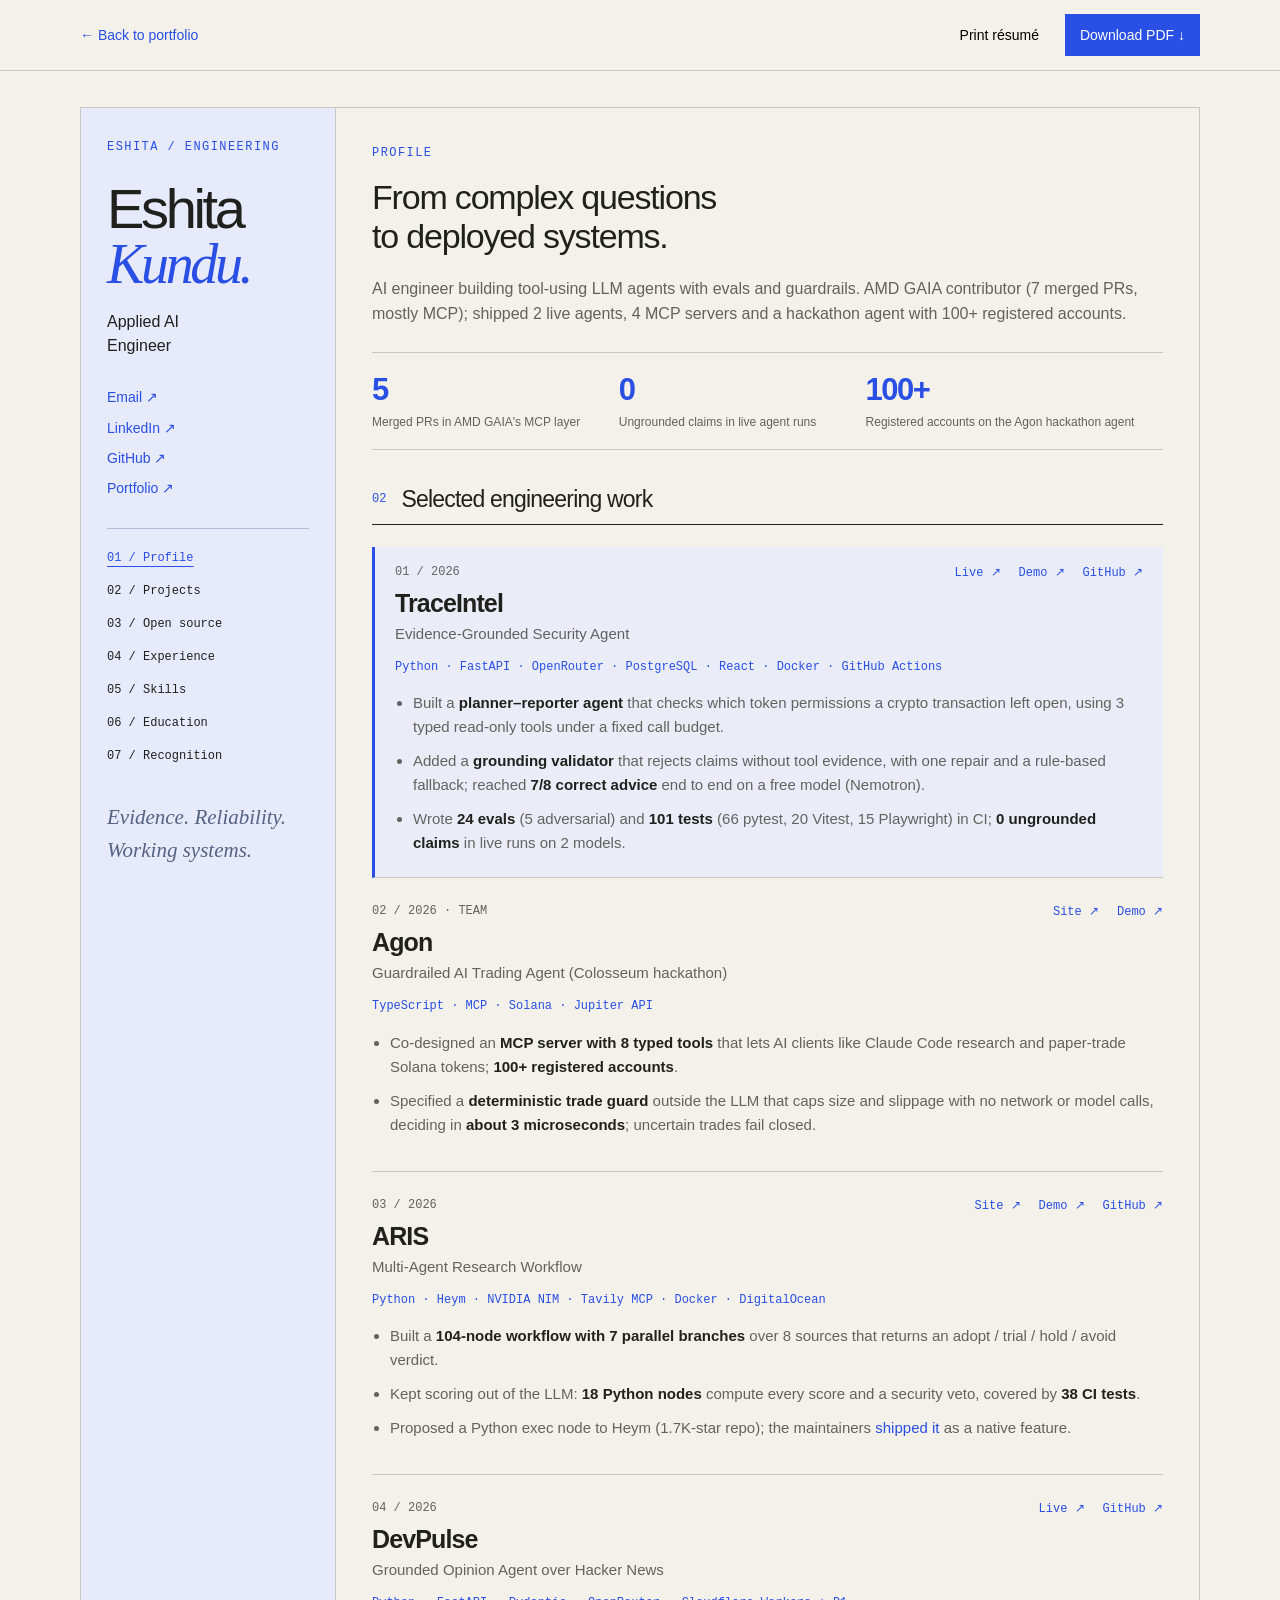
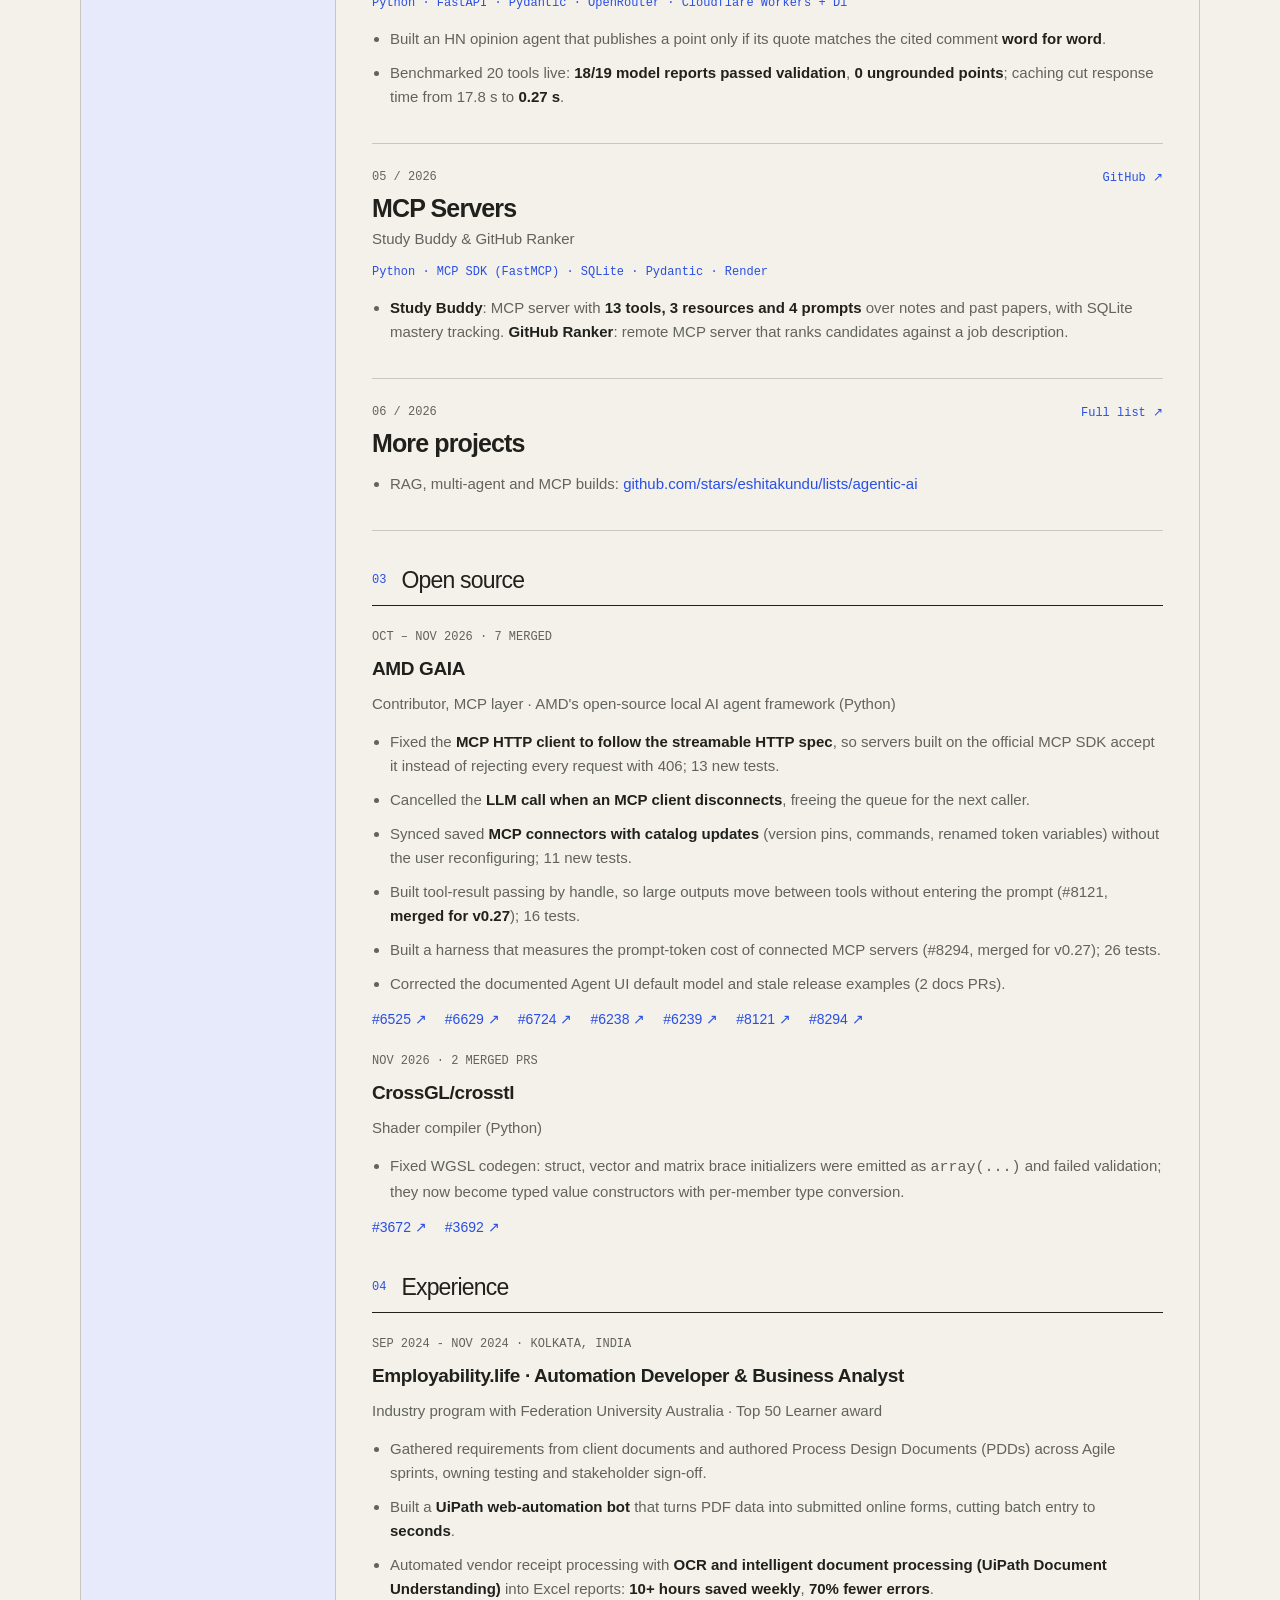
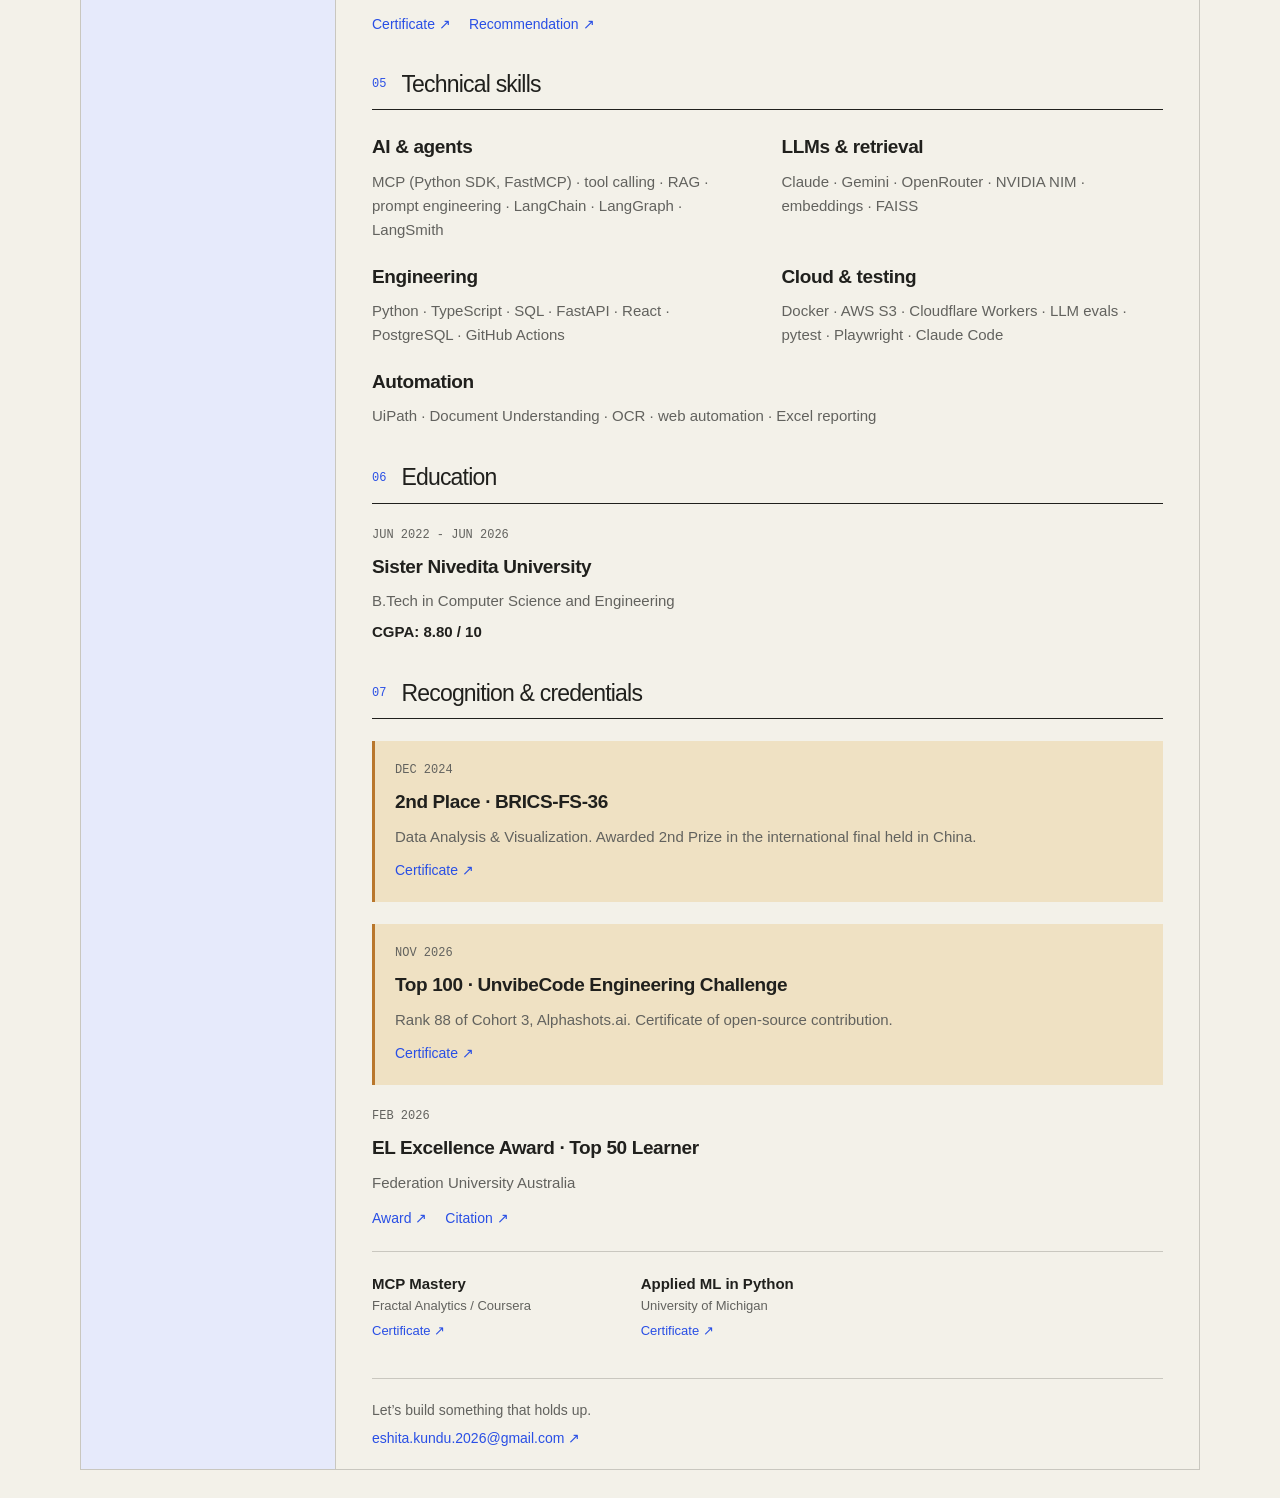
==== commit 3f934456: "Resume: 2 live agents, 100+ registered accounts, GAIA 1 in review" ====
--- a/resume.html
+++ b/resume.html
@@ -1,7 +1,7 @@
 <!doctype html><html lang="en"><head><meta charset="utf-8"><meta name="viewport" content="width=device-width,initial-scale=1"><title>Eshita Kundu | Résumé</title><meta name="description" content="Eshita Kundu: applied AI engineer building LLM agents, MCP servers, and tool-driven workflows. Projects, experience, skills, education, and credentials."><link rel="icon" href="assets/icons/favicon.svg" type="image/svg+xml"><link rel="stylesheet" href="css/resume.css?v=20261015e"></head><body>
 <header class="cv-bar"><a href="index.html">← Back to portfolio</a><div><button id="printResume" type="button">Print résumé</button><a class="cv-download" href="assets/Eshita_Kundu_Resume.pdf" download>Download PDF ↓</a></div></header>
 <main class="cv-shell"><aside class="cv-sidebar"><p class="cv-eyebrow">ESHITA / ENGINEERING</p><h1>Eshita<br><em>Kundu.</em></h1><p class="cv-role">Applied AI <br>Engineer</p><div class="cv-contact"><a href="mailto:eshita.kundu.2026@gmail.com" target="_blank" rel="noreferrer">Email ↗</a><a href="https://linkedin.com/in/eshitakundu" target="_blank" rel="noreferrer">LinkedIn ↗</a><a href="https://github.com/eshitakundu" target="_blank" rel="noreferrer">GitHub ↗</a><a href="https://eshita.dev" target="_blank" rel="noreferrer">Portfolio ↗</a></div><div class="cv-sticky"><nav aria-label="Résumé sections"><a href="#cv-profile">01 / Profile</a><a href="#cv-work">02 / Projects</a><a href="#cv-oss">03 / Open source</a><a href="#cv-experience">04 / Experience</a><a href="#cv-skills">05 / Skills</a><a href="#cv-education">06 / Education</a><a href="#cv-awards">07 / Recognition</a></nav><p class="cv-note">Evidence. Reliability.<br>Working systems.</p></div></aside>
-<div class="cv-content"><section id="cv-profile"><p class="cv-eyebrow">PROFILE</p><h2>From complex questions<br>to deployed systems.</h2><p class="cv-summary">AI engineer building tool-using LLM agents with evals, guardrails and fallbacks. AMD GAIA contributor (7 merged PRs, mostly in its MCP layer); shipped 3 live agents, 4 MCP servers and a hackathon agent with 100+ users.</p><div class="cv-highlights"><div><strong>5</strong><small>Merged PRs in AMD GAIA's MCP layer</small></div><div><strong>0</strong><small>Ungrounded claims in live agent runs</small></div><div><strong>100+</strong><small>Users on the Agon hackathon agent</small></div></div></section>
+<div class="cv-content"><section id="cv-profile"><p class="cv-eyebrow">PROFILE</p><h2>From complex questions<br>to deployed systems.</h2><p class="cv-summary">AI engineer building tool-using LLM agents with evals and guardrails. AMD GAIA contributor (7 merged PRs, mostly MCP); shipped 2 live agents, 4 MCP servers and a hackathon agent with 100+ registered accounts.</p><div class="cv-highlights"><div><strong>5</strong><small>Merged PRs in AMD GAIA's MCP layer</small></div><div><strong>0</strong><small>Ungrounded claims in live agent runs</small></div><div><strong>100+</strong><small>Registered accounts on the Agon hackathon agent</small></div></div></section>
 <section id="cv-work"><div class="cv-section-title"><span>02</span><h2>Selected engineering work</h2></div><article class="cv-project"><div class="cv-project-top"><span>01 / 2026</span><div><a href="https://traceintel.eshita.dev" target="_blank" rel="noreferrer">Live ↗</a><a href="https://drive.google.com/file/d/1-5eEX6gudDaP5FLFxx9WotcHQ9CJlThD/view?usp=drive_link" target="_blank" rel="noreferrer">Demo ↗</a><a href="https://github.com/eshitakundu/TraceIntel" target="_blank" rel="noreferrer">GitHub ↗</a></div></div><h3>TraceIntel</h3><p class="cv-project-sub">Evidence-Grounded Security Agent</p><p class="cv-tech">Python · FastAPI · OpenRouter · PostgreSQL · React · Docker · GitHub Actions</p><ul><li>Built a <strong>planner–reporter agent</strong> that checks which token permissions a crypto transaction left open, using 3 typed read-only tools under a fixed call budget.</li><li>Added a <strong>grounding validator</strong> that rejects claims without tool evidence, with one repair and a rule-based fallback; reached <strong>7/8 correct advice</strong> end to end on a free model (Nemotron).</li><li>Wrote <strong>24 evals</strong> (5 adversarial) and <strong>101 tests</strong> (66 pytest, 20 Vitest, 15 Playwright) in CI; <strong>0 ungrounded claims</strong> in live runs on 2 models.</li></ul></article><article class="cv-project"><div class="cv-project-top"><span>02 / 2026 · TEAM</span><div><a href="https://agon-landing-mu.vercel.app" target="_blank" rel="noreferrer">Site ↗</a><a href="https://youtu.be/2ded1QWIE_g" target="_blank" rel="noreferrer">Demo ↗</a></div></div><h3>Agon</h3><p class="cv-project-sub">Guardrailed AI Trading Agent (Colosseum hackathon)</p><p class="cv-tech">TypeScript · MCP · Solana · Jupiter API</p><ul><li>Co-designed an <strong>MCP server with 8 typed tools</strong> that lets AI clients like Claude Code research and paper-trade Solana tokens; <strong>100+ registered accounts</strong>.</li><li>Specified a <strong>deterministic trade guard</strong> outside the LLM that caps size and slippage with no network or model calls, deciding in <strong>about 3 microseconds</strong>; uncertain trades fail closed.</li></ul></article><article class="cv-project"><div class="cv-project-top"><span>03 / 2026</span><div><a href="https://aris.eshita.dev/" target="_blank" rel="noreferrer">Site ↗</a><a href="https://drive.google.com/file/d/1jML5SADdQUz9jS4FM7lG59d3zc-DFHqd/view?usp=sharing" target="_blank" rel="noreferrer">Demo ↗</a><a href="https://github.com/eshitakundu/ARIS" target="_blank" rel="noreferrer">GitHub ↗</a></div></div><h3>ARIS</h3><p class="cv-project-sub">Multi-Agent Research Workflow</p><p class="cv-tech">Python · Heym · NVIDIA NIM · Tavily MCP · Docker · DigitalOcean</p><ul><li>Built a <strong>104-node workflow with 7 parallel branches</strong> over 8 sources that returns an adopt / trial / hold / avoid verdict.</li><li>Kept scoring out of the LLM: <strong>18 Python nodes</strong> compute every score and a security veto, covered by <strong>38 CI tests</strong>.</li><li>Proposed a Python exec node to Heym (1.7K-star repo); the maintainers <a href="https://github.com/heymrun/heym/discussions/136" target="_blank" rel="noreferrer">shipped it</a> as a native feature.</li></ul></article><article class="cv-project"><div class="cv-project-top"><span>04 / 2026</span><div><a href="https://devpulse.eshita.dev/?tool=Bun" target="_blank" rel="noreferrer">Live ↗</a><a href="https://github.com/eshitakundu/DevPulse" target="_blank" rel="noreferrer">GitHub ↗</a></div></div><h3>DevPulse</h3><p class="cv-project-sub">Grounded Opinion Agent over Hacker News</p><p class="cv-tech">Python · FastAPI · Pydantic · OpenRouter · Cloudflare Workers + D1</p><ul><li>Built an HN opinion agent that publishes a point only if its quote matches the cited comment <strong>word for word</strong>.</li><li>Benchmarked 20 tools live: <strong>18/19 model reports passed validation</strong>, <strong>0 ungrounded points</strong>; caching cut response time from 17.8 s to <strong>0.27 s</strong>.</li></ul></article><article class="cv-project"><div class="cv-project-top"><span>05 / 2026</span><div><a href="https://github.com/eshitakundu/study-buddy" target="_blank" rel="noreferrer">GitHub ↗</a></div></div><h3>MCP Servers</h3><p class="cv-project-sub">Study Buddy &amp; GitHub Ranker</p><p class="cv-tech">Python · MCP SDK (FastMCP) · SQLite · Pydantic · Render</p><ul><li><strong>Study Buddy</strong>: MCP server with <strong>13 tools, 3 resources and 4 prompts</strong> over notes and past papers, with SQLite mastery tracking. <strong>GitHub Ranker</strong>: remote MCP server that ranks candidates against a job description.</li></ul></article><article class="cv-project"><div class="cv-project-top"><span>06 / 2026</span><div><a href="https://github.com/stars/eshitakundu/lists/agentic-ai" target="_blank" rel="noreferrer">Full list ↗</a></div></div><h3>More projects</h3><ul><li>RAG, multi-agent and MCP builds: <a href="https://github.com/stars/eshitakundu/lists/agentic-ai" target="_blank" rel="noreferrer">github.com/stars/eshitakundu/lists/agentic-ai</a></li></ul></article></section>
 <section id="cv-oss"><div class="cv-section-title"><span>03</span><h2>Open source</h2></div><article class="cv-entry"><p class="cv-date">OCT – NOV 2026 · 7 MERGED</p><h3>AMD GAIA</h3><p>Contributor, MCP layer · AMD's open-source local AI agent framework (Python)</p><ul><li>Fixed the <strong>MCP HTTP client to follow the streamable HTTP spec</strong>, so servers built on the official MCP SDK accept it instead of rejecting every request with 406; 13 new tests.</li><li>Cancelled the <strong>LLM call when an MCP client disconnects</strong>, freeing the queue for the next caller.</li><li>Synced saved <strong>MCP connectors with catalog updates</strong> (version pins, commands, renamed token variables) without the user reconfiguring; 11 new tests.</li><li>Built tool-result passing by handle, so large outputs move between tools without entering the prompt (#8121, <strong>merged for v0.27</strong>); 16 tests.</li><li>Built a harness that measures the prompt-token cost of connected MCP servers (#8294, merged for v0.27); 26 tests.</li><li>Corrected the documented Agent UI default model and stale release examples (2 docs PRs).</li></ul><div class="cv-links"><a href="https://github.com/amd/gaia/pull/6525" target="_blank" rel="noreferrer">#6525 ↗</a><a href="https://github.com/amd/gaia/pull/6629" target="_blank" rel="noreferrer">#6629 ↗</a><a href="https://github.com/amd/gaia/pull/6724" target="_blank" rel="noreferrer">#6724 ↗</a><a href="https://github.com/amd/gaia/pull/6238" target="_blank" rel="noreferrer">#6238 ↗</a><a href="https://github.com/amd/gaia/pull/6239" target="_blank" rel="noreferrer">#6239 ↗</a><a href="https://github.com/amd/gaia/pull/8121" target="_blank" rel="noreferrer">#8121 ↗</a><a href="https://github.com/amd/gaia/pull/8294" target="_blank" rel="noreferrer">#8294 ↗</a></div></article><article class="cv-entry"><p class="cv-date">NOV 2026 · 2 MERGED PRS</p><h3>CrossGL/crosstl</h3><p>Shader compiler (Python)</p><ul><li>Fixed WGSL codegen: struct, vector and matrix brace initializers were emitted as <code>array(...)</code> and failed validation; they now become typed value constructors with per-member type conversion.</li></ul><div class="cv-links"><a href="https://github.com/CrossGL/crosstl/pull/3672" target="_blank" rel="noreferrer">#3672 ↗</a><a href="https://github.com/CrossGL/crosstl/pull/3692" target="_blank" rel="noreferrer">#3692 ↗</a></div></article></section>
 <section id="cv-experience"><div class="cv-section-title"><span>04</span><h2>Experience</h2></div><article class="cv-entry"><p class="cv-date">SEP 2024 - NOV 2024 · KOLKATA, INDIA</p><h3>Employability.life · Automation Developer &amp; Business Analyst</h3><p>Industry program with Federation University Australia · Top 50 Learner award</p><ul><li>Gathered requirements from client documents and authored Process Design Documents (PDDs) across Agile sprints, owning testing and stakeholder sign-off.</li><li>Built a <strong>UiPath web-automation bot</strong> that turns PDF data into submitted online forms, cutting batch entry to <strong>seconds</strong>.</li><li>Automated vendor receipt processing with <strong>OCR and intelligent document processing (UiPath Document Understanding)</strong> into Excel reports: <strong>10+ hours saved weekly</strong>, <strong>70% fewer errors</strong>.</li></ul><div class="cv-links"><a href="https://drive.google.com/file/d/1UYP0-IhTqH1KCa6GsnZkKMWBa8agiodJ/view?usp=sharing" target="_blank" rel="noreferrer">Certificate ↗</a><a href="https://www.linkedin.com/in/eshitakundu/details/recommendations/" target="_blank" rel="noreferrer">Recommendation ↗</a></div></article></section>
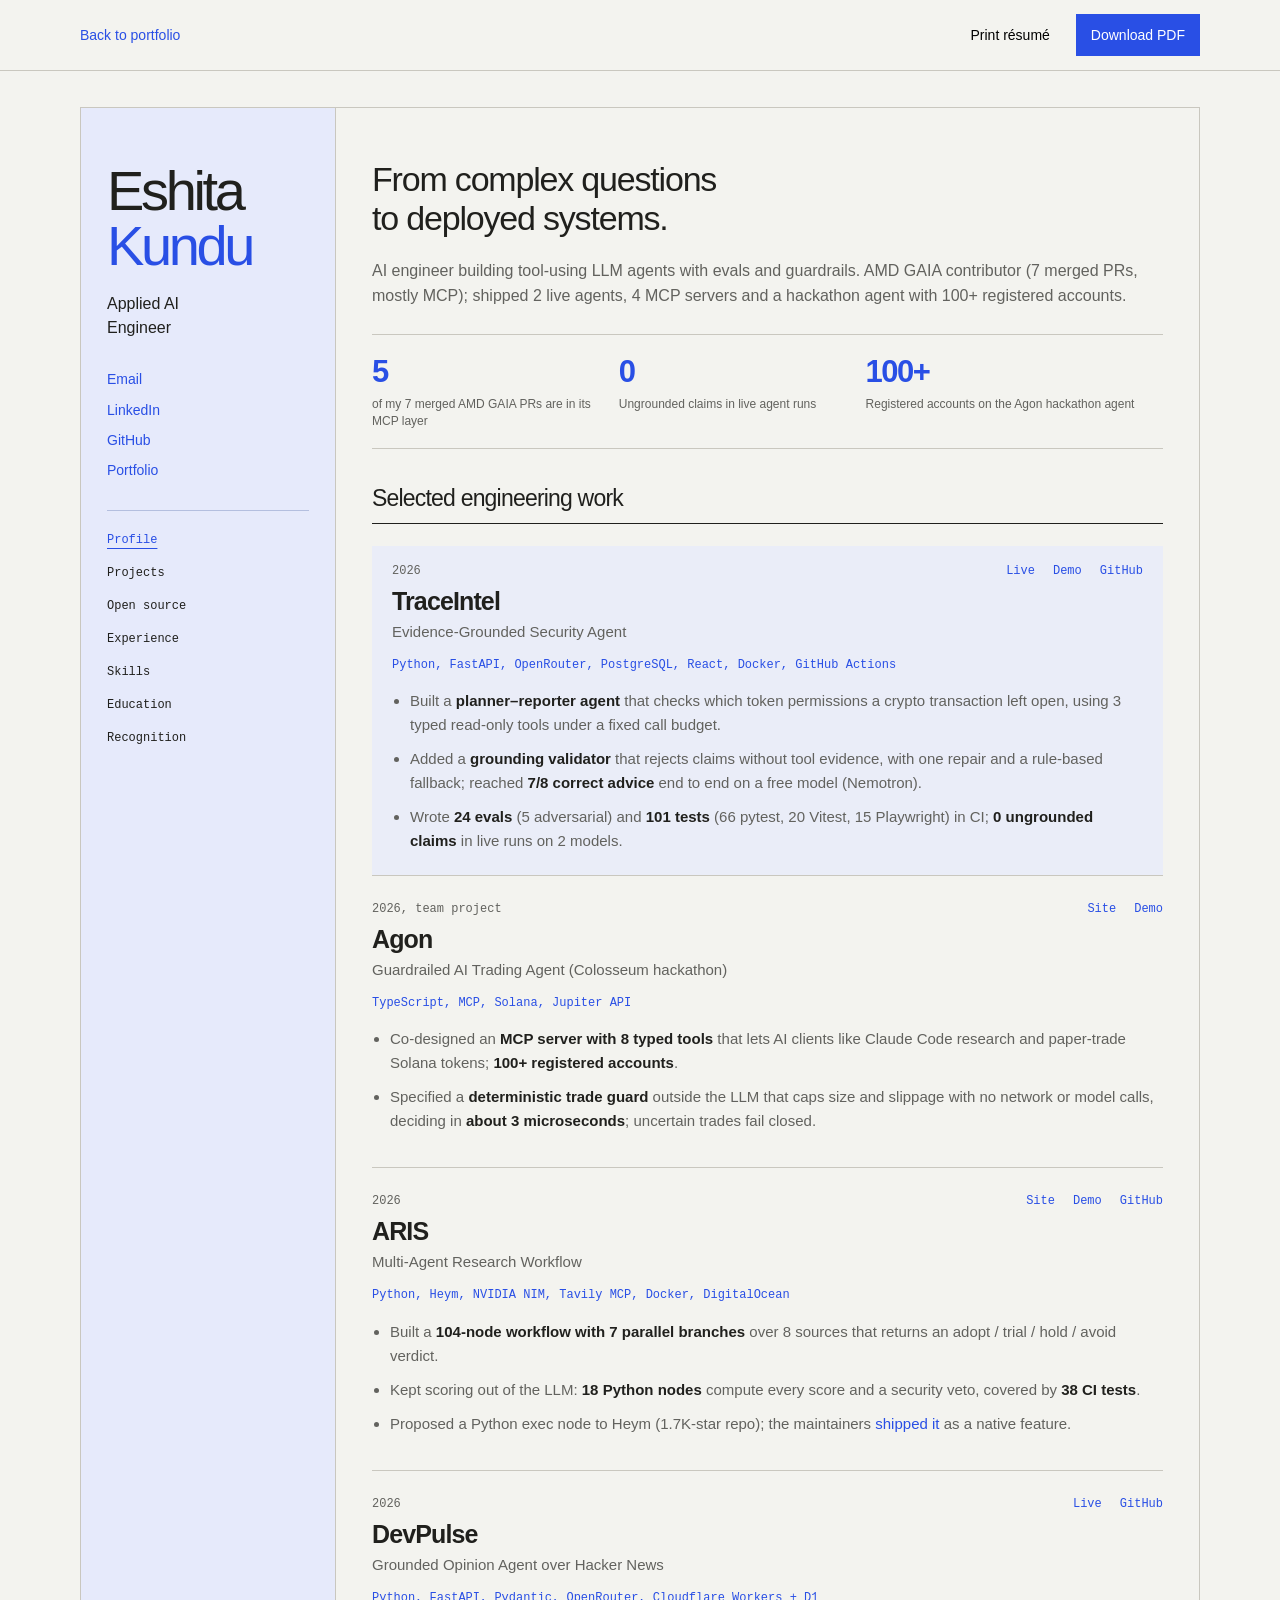
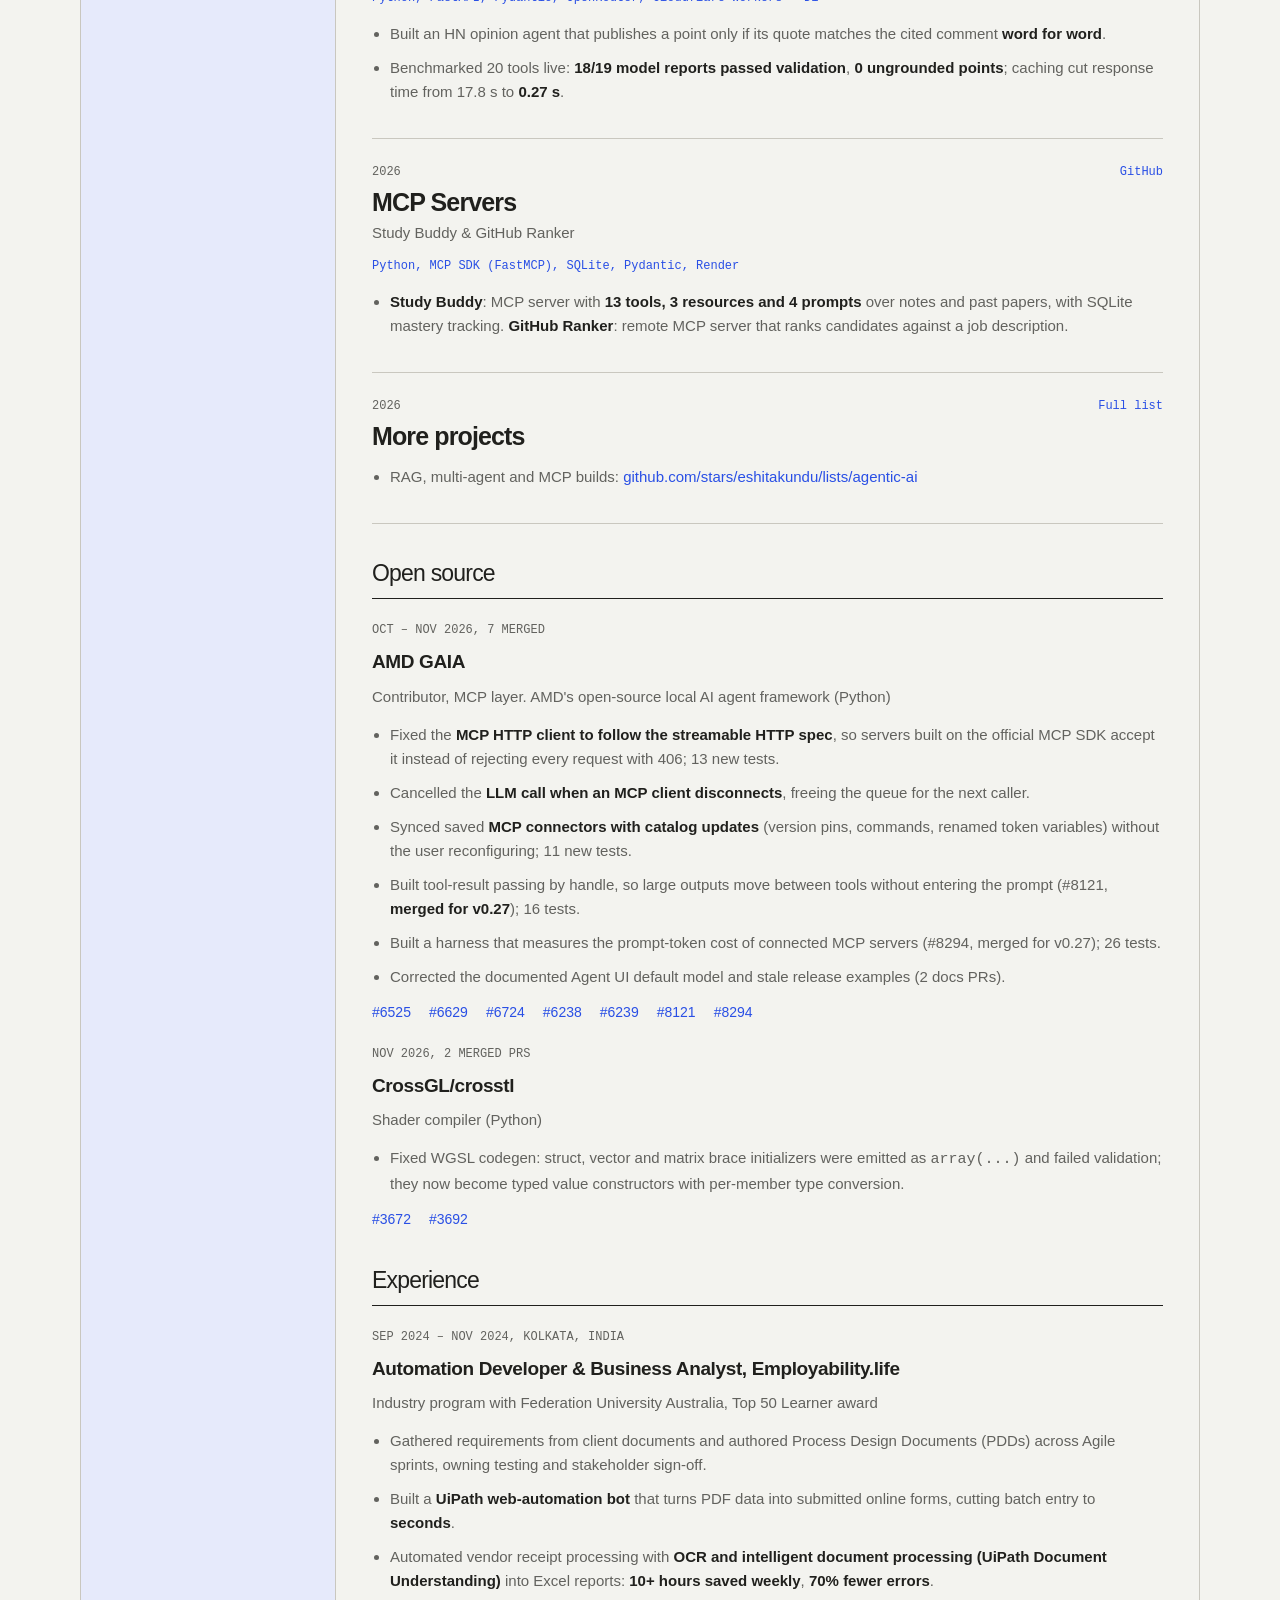
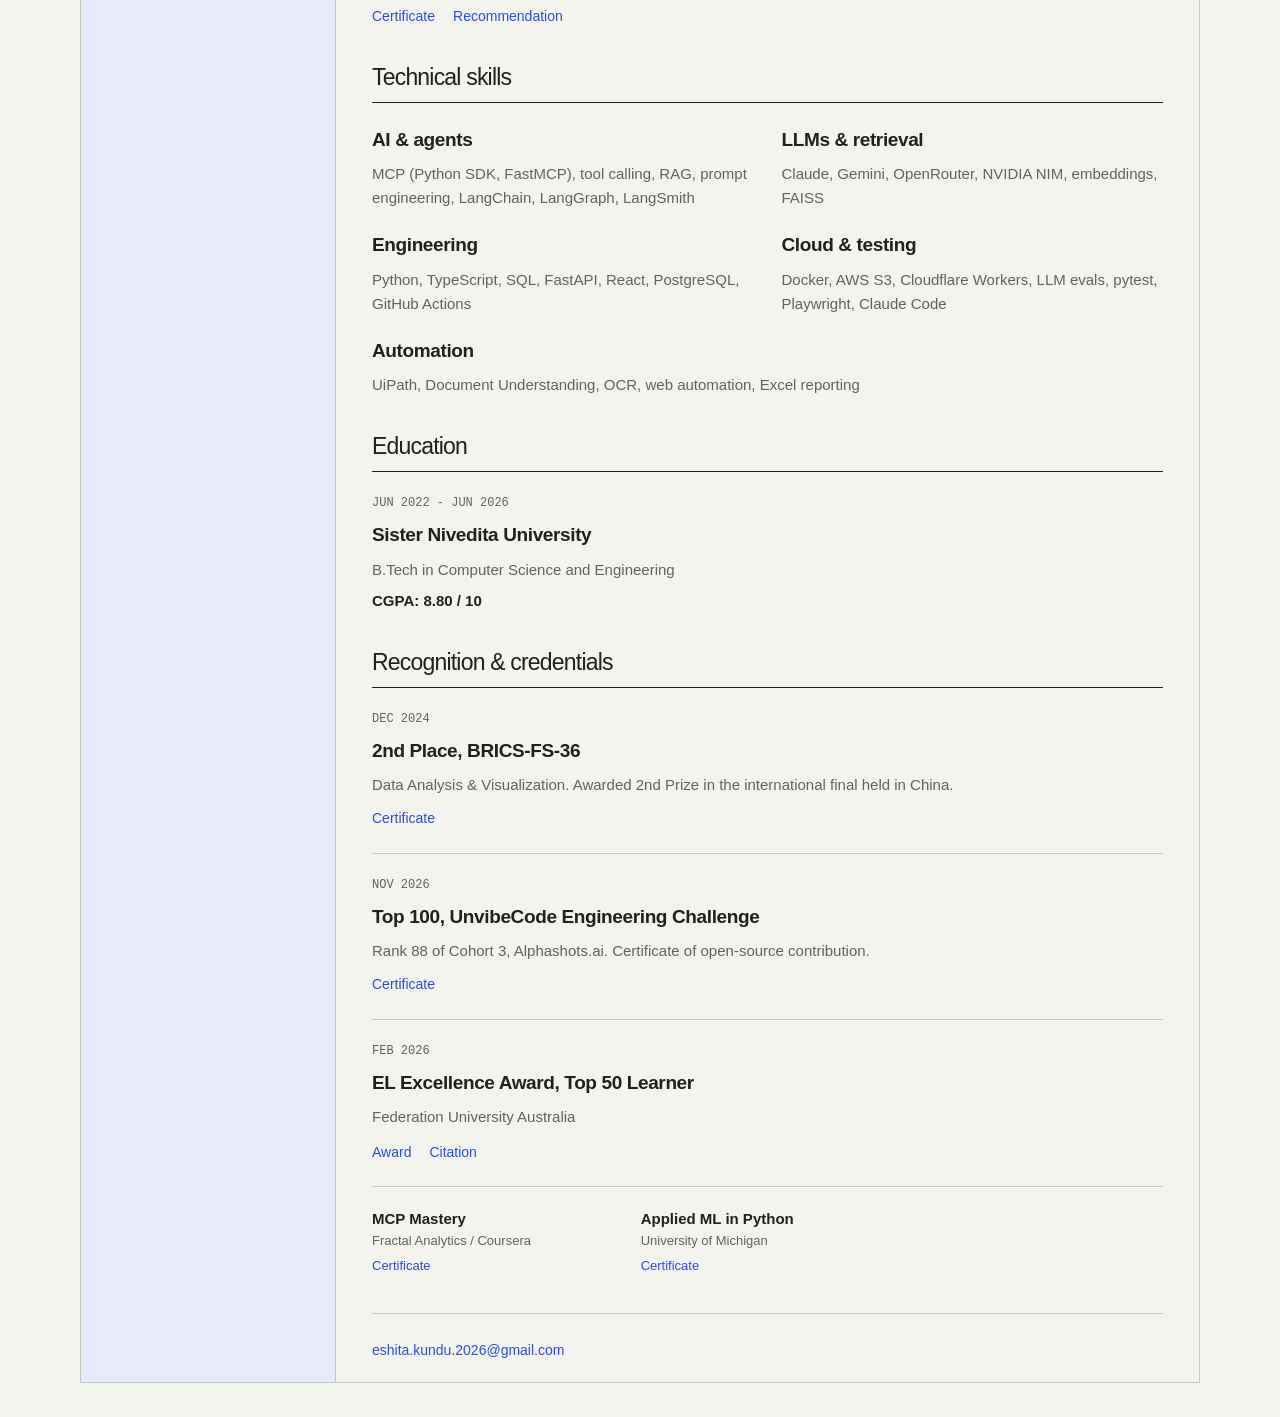
==== commit 3e3bebbd: "Remove generic design tells from home page and résumé Drop decorative arrows, mid-dot separators, ey" ====
--- a/resume.html
+++ b/resume.html
@@ -1,10 +1,10 @@
-<!doctype html><html lang="en"><head><meta charset="utf-8"><meta name="viewport" content="width=device-width,initial-scale=1"><title>Eshita Kundu | Résumé</title><meta name="description" content="Eshita Kundu: applied AI engineer building LLM agents, MCP servers, and tool-driven workflows. Projects, experience, skills, education, and credentials."><link rel="icon" href="assets/icons/favicon.svg" type="image/svg+xml"><link rel="stylesheet" href="css/resume.css?v=20261015e"></head><body>
-<header class="cv-bar"><a href="index.html">← Back to portfolio</a><div><button id="printResume" type="button">Print résumé</button><a class="cv-download" href="assets/Eshita_Kundu_Resume.pdf" download>Download PDF ↓</a></div></header>
-<main class="cv-shell"><aside class="cv-sidebar"><p class="cv-eyebrow">ESHITA / ENGINEERING</p><h1>Eshita<br><em>Kundu.</em></h1><p class="cv-role">Applied AI <br>Engineer</p><div class="cv-contact"><a href="mailto:eshita.kundu.2026@gmail.com" target="_blank" rel="noreferrer">Email ↗</a><a href="https://linkedin.com/in/eshitakundu" target="_blank" rel="noreferrer">LinkedIn ↗</a><a href="https://github.com/eshitakundu" target="_blank" rel="noreferrer">GitHub ↗</a><a href="https://eshita.dev" target="_blank" rel="noreferrer">Portfolio ↗</a></div><div class="cv-sticky"><nav aria-label="Résumé sections"><a href="#cv-profile">01 / Profile</a><a href="#cv-work">02 / Projects</a><a href="#cv-oss">03 / Open source</a><a href="#cv-experience">04 / Experience</a><a href="#cv-skills">05 / Skills</a><a href="#cv-education">06 / Education</a><a href="#cv-awards">07 / Recognition</a></nav><p class="cv-note">Evidence. Reliability.<br>Working systems.</p></div></aside>
-<div class="cv-content"><section id="cv-profile"><p class="cv-eyebrow">PROFILE</p><h2>From complex questions<br>to deployed systems.</h2><p class="cv-summary">AI engineer building tool-using LLM agents with evals and guardrails. AMD GAIA contributor (7 merged PRs, mostly MCP); shipped 2 live agents, 4 MCP servers and a hackathon agent with 100+ registered accounts.</p><div class="cv-highlights"><div><strong>5</strong><small>Merged PRs in AMD GAIA's MCP layer</small></div><div><strong>0</strong><small>Ungrounded claims in live agent runs</small></div><div><strong>100+</strong><small>Registered accounts on the Agon hackathon agent</small></div></div></section>
-<section id="cv-work"><div class="cv-section-title"><span>02</span><h2>Selected engineering work</h2></div><article class="cv-project"><div class="cv-project-top"><span>01 / 2026</span><div><a href="https://traceintel.eshita.dev" target="_blank" rel="noreferrer">Live ↗</a><a href="https://drive.google.com/file/d/1-5eEX6gudDaP5FLFxx9WotcHQ9CJlThD/view?usp=drive_link" target="_blank" rel="noreferrer">Demo ↗</a><a href="https://github.com/eshitakundu/TraceIntel" target="_blank" rel="noreferrer">GitHub ↗</a></div></div><h3>TraceIntel</h3><p class="cv-project-sub">Evidence-Grounded Security Agent</p><p class="cv-tech">Python · FastAPI · OpenRouter · PostgreSQL · React · Docker · GitHub Actions</p><ul><li>Built a <strong>planner–reporter agent</strong> that checks which token permissions a crypto transaction left open, using 3 typed read-only tools under a fixed call budget.</li><li>Added a <strong>grounding validator</strong> that rejects claims without tool evidence, with one repair and a rule-based fallback; reached <strong>7/8 correct advice</strong> end to end on a free model (Nemotron).</li><li>Wrote <strong>24 evals</strong> (5 adversarial) and <strong>101 tests</strong> (66 pytest, 20 Vitest, 15 Playwright) in CI; <strong>0 ungrounded claims</strong> in live runs on 2 models.</li></ul></article><article class="cv-project"><div class="cv-project-top"><span>02 / 2026 · TEAM</span><div><a href="https://agon-landing-mu.vercel.app" target="_blank" rel="noreferrer">Site ↗</a><a href="https://youtu.be/2ded1QWIE_g" target="_blank" rel="noreferrer">Demo ↗</a></div></div><h3>Agon</h3><p class="cv-project-sub">Guardrailed AI Trading Agent (Colosseum hackathon)</p><p class="cv-tech">TypeScript · MCP · Solana · Jupiter API</p><ul><li>Co-designed an <strong>MCP server with 8 typed tools</strong> that lets AI clients like Claude Code research and paper-trade Solana tokens; <strong>100+ registered accounts</strong>.</li><li>Specified a <strong>deterministic trade guard</strong> outside the LLM that caps size and slippage with no network or model calls, deciding in <strong>about 3 microseconds</strong>; uncertain trades fail closed.</li></ul></article><article class="cv-project"><div class="cv-project-top"><span>03 / 2026</span><div><a href="https://aris.eshita.dev/" target="_blank" rel="noreferrer">Site ↗</a><a href="https://drive.google.com/file/d/1jML5SADdQUz9jS4FM7lG59d3zc-DFHqd/view?usp=sharing" target="_blank" rel="noreferrer">Demo ↗</a><a href="https://github.com/eshitakundu/ARIS" target="_blank" rel="noreferrer">GitHub ↗</a></div></div><h3>ARIS</h3><p class="cv-project-sub">Multi-Agent Research Workflow</p><p class="cv-tech">Python · Heym · NVIDIA NIM · Tavily MCP · Docker · DigitalOcean</p><ul><li>Built a <strong>104-node workflow with 7 parallel branches</strong> over 8 sources that returns an adopt / trial / hold / avoid verdict.</li><li>Kept scoring out of the LLM: <strong>18 Python nodes</strong> compute every score and a security veto, covered by <strong>38 CI tests</strong>.</li><li>Proposed a Python exec node to Heym (1.7K-star repo); the maintainers <a href="https://github.com/heymrun/heym/discussions/136" target="_blank" rel="noreferrer">shipped it</a> as a native feature.</li></ul></article><article class="cv-project"><div class="cv-project-top"><span>04 / 2026</span><div><a href="https://devpulse.eshita.dev/?tool=Bun" target="_blank" rel="noreferrer">Live ↗</a><a href="https://github.com/eshitakundu/DevPulse" target="_blank" rel="noreferrer">GitHub ↗</a></div></div><h3>DevPulse</h3><p class="cv-project-sub">Grounded Opinion Agent over Hacker News</p><p class="cv-tech">Python · FastAPI · Pydantic · OpenRouter · Cloudflare Workers + D1</p><ul><li>Built an HN opinion agent that publishes a point only if its quote matches the cited comment <strong>word for word</strong>.</li><li>Benchmarked 20 tools live: <strong>18/19 model reports passed validation</strong>, <strong>0 ungrounded points</strong>; caching cut response time from 17.8 s to <strong>0.27 s</strong>.</li></ul></article><article class="cv-project"><div class="cv-project-top"><span>05 / 2026</span><div><a href="https://github.com/eshitakundu/study-buddy" target="_blank" rel="noreferrer">GitHub ↗</a></div></div><h3>MCP Servers</h3><p class="cv-project-sub">Study Buddy &amp; GitHub Ranker</p><p class="cv-tech">Python · MCP SDK (FastMCP) · SQLite · Pydantic · Render</p><ul><li><strong>Study Buddy</strong>: MCP server with <strong>13 tools, 3 resources and 4 prompts</strong> over notes and past papers, with SQLite mastery tracking. <strong>GitHub Ranker</strong>: remote MCP server that ranks candidates against a job description.</li></ul></article><article class="cv-project"><div class="cv-project-top"><span>06 / 2026</span><div><a href="https://github.com/stars/eshitakundu/lists/agentic-ai" target="_blank" rel="noreferrer">Full list ↗</a></div></div><h3>More projects</h3><ul><li>RAG, multi-agent and MCP builds: <a href="https://github.com/stars/eshitakundu/lists/agentic-ai" target="_blank" rel="noreferrer">github.com/stars/eshitakundu/lists/agentic-ai</a></li></ul></article></section>
-<section id="cv-oss"><div class="cv-section-title"><span>03</span><h2>Open source</h2></div><article class="cv-entry"><p class="cv-date">OCT – NOV 2026 · 7 MERGED</p><h3>AMD GAIA</h3><p>Contributor, MCP layer · AMD's open-source local AI agent framework (Python)</p><ul><li>Fixed the <strong>MCP HTTP client to follow the streamable HTTP spec</strong>, so servers built on the official MCP SDK accept it instead of rejecting every request with 406; 13 new tests.</li><li>Cancelled the <strong>LLM call when an MCP client disconnects</strong>, freeing the queue for the next caller.</li><li>Synced saved <strong>MCP connectors with catalog updates</strong> (version pins, commands, renamed token variables) without the user reconfiguring; 11 new tests.</li><li>Built tool-result passing by handle, so large outputs move between tools without entering the prompt (#8121, <strong>merged for v0.27</strong>); 16 tests.</li><li>Built a harness that measures the prompt-token cost of connected MCP servers (#8294, merged for v0.27); 26 tests.</li><li>Corrected the documented Agent UI default model and stale release examples (2 docs PRs).</li></ul><div class="cv-links"><a href="https://github.com/amd/gaia/pull/6525" target="_blank" rel="noreferrer">#6525 ↗</a><a href="https://github.com/amd/gaia/pull/6629" target="_blank" rel="noreferrer">#6629 ↗</a><a href="https://github.com/amd/gaia/pull/6724" target="_blank" rel="noreferrer">#6724 ↗</a><a href="https://github.com/amd/gaia/pull/6238" target="_blank" rel="noreferrer">#6238 ↗</a><a href="https://github.com/amd/gaia/pull/6239" target="_blank" rel="noreferrer">#6239 ↗</a><a href="https://github.com/amd/gaia/pull/8121" target="_blank" rel="noreferrer">#8121 ↗</a><a href="https://github.com/amd/gaia/pull/8294" target="_blank" rel="noreferrer">#8294 ↗</a></div></article><article class="cv-entry"><p class="cv-date">NOV 2026 · 2 MERGED PRS</p><h3>CrossGL/crosstl</h3><p>Shader compiler (Python)</p><ul><li>Fixed WGSL codegen: struct, vector and matrix brace initializers were emitted as <code>array(...)</code> and failed validation; they now become typed value constructors with per-member type conversion.</li></ul><div class="cv-links"><a href="https://github.com/CrossGL/crosstl/pull/3672" target="_blank" rel="noreferrer">#3672 ↗</a><a href="https://github.com/CrossGL/crosstl/pull/3692" target="_blank" rel="noreferrer">#3692 ↗</a></div></article></section>
-<section id="cv-experience"><div class="cv-section-title"><span>04</span><h2>Experience</h2></div><article class="cv-entry"><p class="cv-date">SEP 2024 - NOV 2024 · KOLKATA, INDIA</p><h3>Employability.life · Automation Developer &amp; Business Analyst</h3><p>Industry program with Federation University Australia · Top 50 Learner award</p><ul><li>Gathered requirements from client documents and authored Process Design Documents (PDDs) across Agile sprints, owning testing and stakeholder sign-off.</li><li>Built a <strong>UiPath web-automation bot</strong> that turns PDF data into submitted online forms, cutting batch entry to <strong>seconds</strong>.</li><li>Automated vendor receipt processing with <strong>OCR and intelligent document processing (UiPath Document Understanding)</strong> into Excel reports: <strong>10+ hours saved weekly</strong>, <strong>70% fewer errors</strong>.</li></ul><div class="cv-links"><a href="https://drive.google.com/file/d/1UYP0-IhTqH1KCa6GsnZkKMWBa8agiodJ/view?usp=sharing" target="_blank" rel="noreferrer">Certificate ↗</a><a href="https://www.linkedin.com/in/eshitakundu/details/recommendations/" target="_blank" rel="noreferrer">Recommendation ↗</a></div></article></section>
-<section id="cv-skills"><div class="cv-section-title"><span>05</span><h2>Technical skills</h2></div><div class="cv-skills"><article><h3>AI &amp; agents</h3><p>MCP (Python SDK, FastMCP) · tool calling · RAG · prompt engineering · LangChain · LangGraph · LangSmith</p></article><article><h3>LLMs &amp; retrieval</h3><p>Claude · Gemini · OpenRouter · NVIDIA NIM · embeddings · FAISS</p></article><article><h3>Engineering</h3><p>Python · TypeScript · SQL · FastAPI · React · PostgreSQL · GitHub Actions</p></article><article><h3>Cloud &amp; testing</h3><p>Docker · AWS S3 · Cloudflare Workers · LLM evals · pytest · Playwright · Claude Code</p></article><article><h3>Automation</h3><p>UiPath · Document Understanding · OCR · web automation · Excel reporting</p></article></div></section>
-<section id="cv-education"><div class="cv-section-title"><span>06</span><h2>Education</h2></div><article class="cv-entry"><p class="cv-date">JUN 2022 - JUN 2026</p><h3>Sister Nivedita University</h3><p>B.Tech in Computer Science and Engineering</p><p><strong>CGPA: 8.80 / 10</strong></p></article></section>
-<section id="cv-awards"><div class="cv-section-title"><span>07</span><h2>Recognition &amp; credentials</h2></div><article class="cv-award"><p class="cv-date">DEC 2024</p><h3>2nd Place · BRICS-FS-36</h3><p>Data Analysis &amp; Visualization. Awarded 2nd Prize in the international final held in China.</p><a href="https://drive.google.com/file/d/1eUbbKUpUdZsSF0-W7ApcbcmyK6M2rRP9/view?usp=drive_link" target="_blank" rel="noreferrer">Certificate ↗</a></article><article class="cv-award"><p class="cv-date">NOV 2026</p><h3>Top 100 · UnvibeCode Engineering Challenge</h3><p>Rank 88 of Cohort 3, Alphashots.ai. Certificate of open-source contribution.</p><a href="assets/certs/unvibecode-cohort3-certificate.pdf" target="_blank" rel="noreferrer">Certificate ↗</a></article><article class="cv-entry"><p class="cv-date">FEB 2026</p><h3>EL Excellence Award · Top 50 Learner</h3><p>Federation University Australia</p><div class="cv-links"><a href="https://drive.google.com/file/d/1GGTMfMh05PWTjIRcA4W3HnQFWSENJk-e/view?usp=sharing" target="_blank" rel="noreferrer">Award ↗</a><a href="https://drive.google.com/file/d/1YVZL-pyKFrt_LN6Briw1cF5UIUr_n_7M/view?usp=sharing" target="_blank" rel="noreferrer">Citation ↗</a></div></article><div class="cv-certifications"><article><h3>MCP Mastery</h3><p>Fractal Analytics / Coursera</p><a href="https://drive.google.com/file/d/18AgmTAJGU2zwegKp96C6OH06Ux1U24bx/view?usp=sharing" target="_blank" rel="noreferrer">Certificate ↗</a></article><article><h3>Applied ML in Python</h3><p>University of Michigan</p><a href="https://drive.google.com/file/d/1VJWcxqMfhzTZrcLeHnlotZAyNLGY2VhV/view?usp=sharing" target="_blank" rel="noreferrer">Certificate ↗</a></article></div></section><footer>Let’s build something that holds up. <a href="mailto:eshita.kundu.2026@gmail.com">eshita.kundu.2026@gmail.com ↗</a></footer></div></main><script src="js/resume.js?v=20261015e"></script></body></html>
+<!doctype html><html lang="en"><head><meta charset="utf-8"><meta name="viewport" content="width=device-width,initial-scale=1"><title>Eshita Kundu | Résumé</title><meta name="description" content="Eshita Kundu: applied AI engineer building LLM agents, MCP servers, and tool-driven workflows. Projects, experience, skills, education, and credentials."><link rel="icon" href="assets/icons/favicon.svg" type="image/svg+xml"><link rel="stylesheet" href="css/resume.css?v=20261124a"></head><body>
+<header class="cv-bar"><a href="index.html">Back to portfolio</a><div><button id="printResume" type="button">Print résumé</button><a class="cv-download" href="assets/Eshita_Kundu_Resume.pdf" download>Download PDF</a></div></header>
+<main class="cv-shell"><aside class="cv-sidebar"><h1>Eshita<br><span>Kundu</span></h1><p class="cv-role">Applied AI <br>Engineer</p><div class="cv-contact"><a href="mailto:eshita.kundu.2026@gmail.com" target="_blank" rel="noreferrer">Email</a><a href="https://linkedin.com/in/eshitakundu" target="_blank" rel="noreferrer">LinkedIn</a><a href="https://github.com/eshitakundu" target="_blank" rel="noreferrer">GitHub</a><a href="https://eshita.dev" target="_blank" rel="noreferrer">Portfolio</a></div><div class="cv-sticky"><nav aria-label="Résumé sections"><a href="#cv-profile">Profile</a><a href="#cv-work">Projects</a><a href="#cv-oss">Open source</a><a href="#cv-experience">Experience</a><a href="#cv-skills">Skills</a><a href="#cv-education">Education</a><a href="#cv-awards">Recognition</a></nav></div></aside>
+<div class="cv-content"><section id="cv-profile"><h2>From complex questions<br>to deployed systems.</h2><p class="cv-summary">AI engineer building tool-using LLM agents with evals and guardrails. AMD GAIA contributor (7 merged PRs, mostly MCP); shipped 2 live agents, 4 MCP servers and a hackathon agent with 100+ registered accounts.</p><div class="cv-highlights"><div><strong>5</strong><small>of my 7 merged AMD GAIA PRs are in its MCP layer</small></div><div><strong>0</strong><small>Ungrounded claims in live agent runs</small></div><div><strong>100+</strong><small>Registered accounts on the Agon hackathon agent</small></div></div></section>
+<section id="cv-work"><div class="cv-section-title"><h2>Selected engineering work</h2></div><article class="cv-project"><div class="cv-project-top"><span>2026</span><div><a href="https://traceintel.eshita.dev" target="_blank" rel="noreferrer">Live</a><a href="https://drive.google.com/file/d/1-5eEX6gudDaP5FLFxx9WotcHQ9CJlThD/view?usp=drive_link" target="_blank" rel="noreferrer">Demo</a><a href="https://github.com/eshitakundu/TraceIntel" target="_blank" rel="noreferrer">GitHub</a></div></div><h3>TraceIntel</h3><p class="cv-project-sub">Evidence-Grounded Security Agent</p><p class="cv-tech">Python, FastAPI, OpenRouter, PostgreSQL, React, Docker, GitHub Actions</p><ul><li>Built a <strong>planner–reporter agent</strong> that checks which token permissions a crypto transaction left open, using 3 typed read-only tools under a fixed call budget.</li><li>Added a <strong>grounding validator</strong> that rejects claims without tool evidence, with one repair and a rule-based fallback; reached <strong>7/8 correct advice</strong> end to end on a free model (Nemotron).</li><li>Wrote <strong>24 evals</strong> (5 adversarial) and <strong>101 tests</strong> (66 pytest, 20 Vitest, 15 Playwright) in CI; <strong>0 ungrounded claims</strong> in live runs on 2 models.</li></ul></article><article class="cv-project"><div class="cv-project-top"><span>2026, team project</span><div><a href="https://agon-landing-mu.vercel.app" target="_blank" rel="noreferrer">Site</a><a href="https://youtu.be/2ded1QWIE_g" target="_blank" rel="noreferrer">Demo</a></div></div><h3>Agon</h3><p class="cv-project-sub">Guardrailed AI Trading Agent (Colosseum hackathon)</p><p class="cv-tech">TypeScript, MCP, Solana, Jupiter API</p><ul><li>Co-designed an <strong>MCP server with 8 typed tools</strong> that lets AI clients like Claude Code research and paper-trade Solana tokens; <strong>100+ registered accounts</strong>.</li><li>Specified a <strong>deterministic trade guard</strong> outside the LLM that caps size and slippage with no network or model calls, deciding in <strong>about 3 microseconds</strong>; uncertain trades fail closed.</li></ul></article><article class="cv-project"><div class="cv-project-top"><span>2026</span><div><a href="https://aris.eshita.dev/" target="_blank" rel="noreferrer">Site</a><a href="https://drive.google.com/file/d/1jML5SADdQUz9jS4FM7lG59d3zc-DFHqd/view?usp=sharing" target="_blank" rel="noreferrer">Demo</a><a href="https://github.com/eshitakundu/ARIS" target="_blank" rel="noreferrer">GitHub</a></div></div><h3>ARIS</h3><p class="cv-project-sub">Multi-Agent Research Workflow</p><p class="cv-tech">Python, Heym, NVIDIA NIM, Tavily MCP, Docker, DigitalOcean</p><ul><li>Built a <strong>104-node workflow with 7 parallel branches</strong> over 8 sources that returns an adopt / trial / hold / avoid verdict.</li><li>Kept scoring out of the LLM: <strong>18 Python nodes</strong> compute every score and a security veto, covered by <strong>38 CI tests</strong>.</li><li>Proposed a Python exec node to Heym (1.7K-star repo); the maintainers <a href="https://github.com/heymrun/heym/discussions/136" target="_blank" rel="noreferrer">shipped it</a> as a native feature.</li></ul></article><article class="cv-project"><div class="cv-project-top"><span>2026</span><div><a href="https://devpulse.eshita.dev/?tool=Bun" target="_blank" rel="noreferrer">Live</a><a href="https://github.com/eshitakundu/DevPulse" target="_blank" rel="noreferrer">GitHub</a></div></div><h3>DevPulse</h3><p class="cv-project-sub">Grounded Opinion Agent over Hacker News</p><p class="cv-tech">Python, FastAPI, Pydantic, OpenRouter, Cloudflare Workers + D1</p><ul><li>Built an HN opinion agent that publishes a point only if its quote matches the cited comment <strong>word for word</strong>.</li><li>Benchmarked 20 tools live: <strong>18/19 model reports passed validation</strong>, <strong>0 ungrounded points</strong>; caching cut response time from 17.8 s to <strong>0.27 s</strong>.</li></ul></article><article class="cv-project"><div class="cv-project-top"><span>2026</span><div><a href="https://github.com/eshitakundu/study-buddy" target="_blank" rel="noreferrer">GitHub</a></div></div><h3>MCP Servers</h3><p class="cv-project-sub">Study Buddy &amp; GitHub Ranker</p><p class="cv-tech">Python, MCP SDK (FastMCP), SQLite, Pydantic, Render</p><ul><li><strong>Study Buddy</strong>: MCP server with <strong>13 tools, 3 resources and 4 prompts</strong> over notes and past papers, with SQLite mastery tracking. <strong>GitHub Ranker</strong>: remote MCP server that ranks candidates against a job description.</li></ul></article><article class="cv-project"><div class="cv-project-top"><span>2026</span><div><a href="https://github.com/stars/eshitakundu/lists/agentic-ai" target="_blank" rel="noreferrer">Full list</a></div></div><h3>More projects</h3><ul><li>RAG, multi-agent and MCP builds: <a href="https://github.com/stars/eshitakundu/lists/agentic-ai" target="_blank" rel="noreferrer">github.com/stars/eshitakundu/lists/agentic-ai</a></li></ul></article></section>
+<section id="cv-oss"><div class="cv-section-title"><h2>Open source</h2></div><article class="cv-entry"><p class="cv-date">OCT – NOV 2026, 7 MERGED</p><h3>AMD GAIA</h3><p>Contributor, MCP layer. AMD's open-source local AI agent framework (Python)</p><ul><li>Fixed the <strong>MCP HTTP client to follow the streamable HTTP spec</strong>, so servers built on the official MCP SDK accept it instead of rejecting every request with 406; 13 new tests.</li><li>Cancelled the <strong>LLM call when an MCP client disconnects</strong>, freeing the queue for the next caller.</li><li>Synced saved <strong>MCP connectors with catalog updates</strong> (version pins, commands, renamed token variables) without the user reconfiguring; 11 new tests.</li><li>Built tool-result passing by handle, so large outputs move between tools without entering the prompt (#8121, <strong>merged for v0.27</strong>); 16 tests.</li><li>Built a harness that measures the prompt-token cost of connected MCP servers (#8294, merged for v0.27); 26 tests.</li><li>Corrected the documented Agent UI default model and stale release examples (2 docs PRs).</li></ul><div class="cv-links"><a href="https://github.com/amd/gaia/pull/6525" target="_blank" rel="noreferrer">#6525</a><a href="https://github.com/amd/gaia/pull/6629" target="_blank" rel="noreferrer">#6629</a><a href="https://github.com/amd/gaia/pull/6724" target="_blank" rel="noreferrer">#6724</a><a href="https://github.com/amd/gaia/pull/6238" target="_blank" rel="noreferrer">#6238</a><a href="https://github.com/amd/gaia/pull/6239" target="_blank" rel="noreferrer">#6239</a><a href="https://github.com/amd/gaia/pull/8121" target="_blank" rel="noreferrer">#8121</a><a href="https://github.com/amd/gaia/pull/8294" target="_blank" rel="noreferrer">#8294</a></div></article><article class="cv-entry"><p class="cv-date">NOV 2026, 2 MERGED PRS</p><h3>CrossGL/crosstl</h3><p>Shader compiler (Python)</p><ul><li>Fixed WGSL codegen: struct, vector and matrix brace initializers were emitted as <code>array(...)</code> and failed validation; they now become typed value constructors with per-member type conversion.</li></ul><div class="cv-links"><a href="https://github.com/CrossGL/crosstl/pull/3672" target="_blank" rel="noreferrer">#3672</a><a href="https://github.com/CrossGL/crosstl/pull/3692" target="_blank" rel="noreferrer">#3692</a></div></article></section>
+<section id="cv-experience"><div class="cv-section-title"><h2>Experience</h2></div><article class="cv-entry"><p class="cv-date">SEP 2024 – NOV 2024, KOLKATA, INDIA</p><h3>Automation Developer &amp; Business Analyst, Employability.life</h3><p>Industry program with Federation University Australia, Top 50 Learner award</p><ul><li>Gathered requirements from client documents and authored Process Design Documents (PDDs) across Agile sprints, owning testing and stakeholder sign-off.</li><li>Built a <strong>UiPath web-automation bot</strong> that turns PDF data into submitted online forms, cutting batch entry to <strong>seconds</strong>.</li><li>Automated vendor receipt processing with <strong>OCR and intelligent document processing (UiPath Document Understanding)</strong> into Excel reports: <strong>10+ hours saved weekly</strong>, <strong>70% fewer errors</strong>.</li></ul><div class="cv-links"><a href="https://drive.google.com/file/d/1UYP0-IhTqH1KCa6GsnZkKMWBa8agiodJ/view?usp=sharing" target="_blank" rel="noreferrer">Certificate</a><a href="https://www.linkedin.com/in/eshitakundu/details/recommendations/" target="_blank" rel="noreferrer">Recommendation</a></div></article></section>
+<section id="cv-skills"><div class="cv-section-title"><h2>Technical skills</h2></div><div class="cv-skills"><article><h3>AI &amp; agents</h3><p>MCP (Python SDK, FastMCP), tool calling, RAG, prompt engineering, LangChain, LangGraph, LangSmith</p></article><article><h3>LLMs &amp; retrieval</h3><p>Claude, Gemini, OpenRouter, NVIDIA NIM, embeddings, FAISS</p></article><article><h3>Engineering</h3><p>Python, TypeScript, SQL, FastAPI, React, PostgreSQL, GitHub Actions</p></article><article><h3>Cloud &amp; testing</h3><p>Docker, AWS S3, Cloudflare Workers, LLM evals, pytest, Playwright, Claude Code</p></article><article><h3>Automation</h3><p>UiPath, Document Understanding, OCR, web automation, Excel reporting</p></article></div></section>
+<section id="cv-education"><div class="cv-section-title"><h2>Education</h2></div><article class="cv-entry"><p class="cv-date">JUN 2022 - JUN 2026</p><h3>Sister Nivedita University</h3><p>B.Tech in Computer Science and Engineering</p><p><strong>CGPA: 8.80 / 10</strong></p></article></section>
+<section id="cv-awards"><div class="cv-section-title"><h2>Recognition &amp; credentials</h2></div><article class="cv-award"><p class="cv-date">DEC 2024</p><h3>2nd Place, BRICS-FS-36</h3><p>Data Analysis &amp; Visualization. Awarded 2nd Prize in the international final held in China.</p><a href="https://drive.google.com/file/d/1eUbbKUpUdZsSF0-W7ApcbcmyK6M2rRP9/view?usp=drive_link" target="_blank" rel="noreferrer">Certificate</a></article><article class="cv-award"><p class="cv-date">NOV 2026</p><h3>Top 100, UnvibeCode Engineering Challenge</h3><p>Rank 88 of Cohort 3, Alphashots.ai. Certificate of open-source contribution.</p><a href="assets/certs/unvibecode-cohort3-certificate.pdf" target="_blank" rel="noreferrer">Certificate</a></article><article class="cv-entry"><p class="cv-date">FEB 2026</p><h3>EL Excellence Award, Top 50 Learner</h3><p>Federation University Australia</p><div class="cv-links"><a href="https://drive.google.com/file/d/1GGTMfMh05PWTjIRcA4W3HnQFWSENJk-e/view?usp=sharing" target="_blank" rel="noreferrer">Award</a><a href="https://drive.google.com/file/d/1YVZL-pyKFrt_LN6Briw1cF5UIUr_n_7M/view?usp=sharing" target="_blank" rel="noreferrer">Citation</a></div></article><div class="cv-certifications"><article><h3>MCP Mastery</h3><p>Fractal Analytics / Coursera</p><a href="https://drive.google.com/file/d/18AgmTAJGU2zwegKp96C6OH06Ux1U24bx/view?usp=sharing" target="_blank" rel="noreferrer">Certificate</a></article><article><h3>Applied ML in Python</h3><p>University of Michigan</p><a href="https://drive.google.com/file/d/1VJWcxqMfhzTZrcLeHnlotZAyNLGY2VhV/view?usp=sharing" target="_blank" rel="noreferrer">Certificate</a></article></div></section><footer><a href="mailto:eshita.kundu.2026@gmail.com">eshita.kundu.2026@gmail.com</a></footer></div></main><script src="js/resume.js?v=20261124a"></script></body></html>
--- a/css/resume.css
+++ b/css/resume.css
@@ -1,5 +1,5 @@
-:root{--paper:#f3f1e9;--ink:#20201d;--muted:#62625e;--blue:#294fe5;--line:#c9c7bf}*{box-sizing:border-box}html{scroll-behavior:smooth;scroll-padding-top:80px}body{margin:0;background:var(--paper);color:var(--ink);font:16px/1.6 Arial,Helvetica,sans-serif}a{color:var(--blue);text-decoration:none}a:hover{text-decoration:underline}a:focus-visible,button:focus-visible{outline:3px solid var(--blue);outline-offset:5px}h1,h2,h3,p{margin:0}button{font:inherit;cursor:pointer}.cv-bar{position:sticky;top:0;z-index:5;background:var(--paper);border-bottom:1px solid var(--line);display:flex;justify-content:space-between;align-items:center;gap:15px;padding:14px max(24px,calc((100vw - 1120px)/2));font-size:14px}.cv-bar>div{display:flex;gap:20px;align-items:center}.cv-bar button{border:0;background:transparent;font-size:14px}.cv-download{background:var(--blue);color:white;padding:10px 15px}.cv-shell{max-width:1120px;margin:36px auto;display:grid;grid-template-columns:255px minmax(0,1fr);border:1px solid var(--line)}.cv-sidebar{background:#e6eafb;padding:30px 26px;border-right:1px solid var(--line)}.cv-eyebrow{font:12px/1.5 monospace;letter-spacing:.12em;color:var(--blue)}.cv-sidebar h1{font-size:56px;line-height:.98;letter-spacing:-.06em;margin:26px 0 18px;font-weight:500}.cv-sidebar h1 em{font-family:Georgia,serif;color:var(--blue);font-weight:400}.cv-role{font-size:16px;line-height:1.5}.cv-contact{display:flex;flex-direction:column;gap:8px;margin:28px 0;font-size:14px}.cv-sticky{position:sticky;top:105px}.cv-sidebar nav{border-top:1px solid #b4bfdf;padding-top:20px;display:flex;flex-direction:column;gap:15px;font:12px/1.5 monospace}.cv-sidebar nav a{color:var(--ink)}.cv-sidebar nav a.active{color:var(--blue);text-decoration:underline;text-underline-offset:5px}.cv-note{margin-top:36px;font-family:Georgia,serif;font-style:italic;font-size:21px;color:#556282}.cv-content{padding:36px 36px 20px;min-width:0}.cv-content section{scroll-margin-top:90px;margin-bottom:36px}.cv-content h2{font-size:30px;line-height:1.14;letter-spacing:-.035em;font-weight:500}.cv-summary{margin-top:20px;color:var(--muted)}#cv-profile h2{margin-top:16px;font-size:34px}.cv-highlights{display:grid;grid-template-columns:1fr 1fr 1.3fr;border-top:1px solid var(--line);border-bottom:1px solid var(--line);margin-top:25px;padding:18px 0;gap:18px}.cv-highlights strong{display:block;color:var(--blue);font-size:31px;line-height:1.2;letter-spacing:-.05em}.cv-highlights strong span{font-size:14px;letter-spacing:0}.cv-highlights small{display:block;font-size:12px;line-height:1.4;color:var(--muted);margin-top:6px}.cv-section-title{display:flex;align-items:center;gap:15px;border-bottom:1px solid var(--ink);padding-bottom:12px;margin-bottom:22px}.cv-section-title>span{font:12px monospace;color:var(--blue)}.cv-section-title h2{font-size:23px}.cv-project{margin:0 0 26px;padding-bottom:24px;border-bottom:1px solid var(--line)}.cv-project:first-of-type{border-left:3px solid var(--blue);padding:18px 20px 12px;background:#eaedf8}.cv-project-top{display:flex;justify-content:space-between;gap:15px;font:12px monospace;margin-bottom:8px;color:var(--muted)}.cv-project-top>div,.cv-links{display:flex;gap:18px}.cv-project h3{font-size:25px;letter-spacing:-.035em;line-height:1.2}.cv-project-sub{color:var(--muted);font-size:15px;margin-top:4px}.cv-tech{font:12px/1.6 monospace;color:var(--blue);margin:12px 0}.cv-content ul{padding-left:18px;margin:14px 0 0}.cv-content li{margin-bottom:10px;color:var(--muted);font-size:15px}.cv-content strong{color:var(--ink)}.cv-highlights strong{color:var(--blue)}.cv-date{font:12px/1.5 monospace;color:var(--muted);margin-bottom:8px}.cv-entry h3,.cv-skills h3,.cv-award h3{font-size:19px;letter-spacing:-.02em}.cv-entry>p:not(.cv-date),.cv-skills p,.cv-award>p:not(.cv-date){color:var(--muted);font-size:15px;margin-top:7px}.cv-entry{margin-bottom:22px}.cv-links{margin-top:12px;font-size:14px}.cv-skills{display:grid;grid-template-columns:1fr 1fr;gap:20px 28px}.cv-skills article:last-child:nth-child(odd){grid-column:1/-1}.cv-award{padding:20px;background:#efe1c3;border-left:3px solid #b9772c;margin-bottom:22px}.cv-award>a{display:inline-block;margin-top:10px;font-size:14px}.cv-certifications{display:grid;grid-template-columns:repeat(3,1fr);gap:15px;border-top:1px solid var(--line);padding-top:20px}.cv-certifications h3{font-size:15px}.cv-certifications p{font-size:13px;color:var(--muted)}.cv-certifications a{font-size:13px}footer{border-top:1px solid var(--line);padding-top:20px;font-size:14px;color:var(--muted)}footer a{display:block;overflow-wrap:anywhere;margin-top:5px}
+:root{--paper:#f3f3ef;--ink:#20201d;--muted:#62625e;--blue:#294fe5;--line:#c9c7bf}*{box-sizing:border-box}html{scroll-behavior:smooth;scroll-padding-top:80px}body{margin:0;background:var(--paper);color:var(--ink);font:16px/1.6 Arial,Helvetica,sans-serif}a{color:var(--blue);text-decoration:none}a:hover{text-decoration:underline}a:focus-visible,button:focus-visible{outline:3px solid var(--blue);outline-offset:5px}h1,h2,h3,p{margin:0}button{font:inherit;cursor:pointer}.cv-bar{position:sticky;top:0;z-index:5;background:var(--paper);border-bottom:1px solid var(--line);display:flex;justify-content:space-between;align-items:center;gap:15px;padding:14px max(24px,calc((100vw - 1120px)/2));font-size:14px}.cv-bar>div{display:flex;gap:20px;align-items:center}.cv-bar button{border:0;background:transparent;font-size:14px}.cv-download{background:var(--blue);color:white;padding:10px 15px}.cv-shell{max-width:1120px;margin:36px auto;display:grid;grid-template-columns:255px minmax(0,1fr);border:1px solid var(--line)}.cv-sidebar{background:#e6eafb;padding:30px 26px;border-right:1px solid var(--line)}.cv-eyebrow{font:12px/1.5 monospace;letter-spacing:.12em;color:var(--blue)}.cv-sidebar h1{font-size:56px;line-height:.98;letter-spacing:-.06em;margin:26px 0 18px;font-weight:500}.cv-sidebar h1 span{color:var(--blue)}.cv-role{font-size:16px;line-height:1.5}.cv-contact{display:flex;flex-direction:column;gap:8px;margin:28px 0;font-size:14px}.cv-sticky{position:sticky;top:105px}.cv-sidebar nav{border-top:1px solid #b4bfdf;padding-top:20px;display:flex;flex-direction:column;gap:15px;font:12px/1.5 monospace}.cv-sidebar nav a{color:var(--ink)}.cv-sidebar nav a.active{color:var(--blue);text-decoration:underline;text-underline-offset:5px}.cv-note{margin-top:36px;font-family:Georgia,serif;font-style:italic;font-size:21px;color:#556282}.cv-content{padding:36px 36px 20px;min-width:0}.cv-content section{scroll-margin-top:90px;margin-bottom:36px}.cv-content h2{font-size:30px;line-height:1.14;letter-spacing:-.035em;font-weight:500}.cv-summary{margin-top:20px;color:var(--muted)}#cv-profile h2{margin-top:16px;font-size:34px}.cv-highlights{display:grid;grid-template-columns:1fr 1fr 1.3fr;border-top:1px solid var(--line);border-bottom:1px solid var(--line);margin-top:25px;padding:18px 0;gap:18px}.cv-highlights strong{display:block;color:var(--blue);font-size:31px;line-height:1.2;letter-spacing:-.05em}.cv-highlights strong span{font-size:14px;letter-spacing:0}.cv-highlights small{display:block;font-size:12px;line-height:1.4;color:var(--muted);margin-top:6px}.cv-section-title{display:flex;align-items:center;gap:15px;border-bottom:1px solid var(--ink);padding-bottom:12px;margin-bottom:22px}.cv-section-title>span{font:12px monospace;color:var(--blue)}.cv-section-title h2{font-size:23px}.cv-project{margin:0 0 26px;padding-bottom:24px;border-bottom:1px solid var(--line)}.cv-project:first-of-type{padding:18px 20px 12px;background:#eaedf8}.cv-project-top{display:flex;justify-content:space-between;gap:15px;font:12px monospace;margin-bottom:8px;color:var(--muted)}.cv-project-top>div,.cv-links{display:flex;gap:18px}.cv-project h3{font-size:25px;letter-spacing:-.035em;line-height:1.2}.cv-project-sub{color:var(--muted);font-size:15px;margin-top:4px}.cv-tech{font:12px/1.6 monospace;color:var(--blue);margin:12px 0}.cv-content ul{padding-left:18px;margin:14px 0 0}.cv-content li{margin-bottom:10px;color:var(--muted);font-size:15px}.cv-content strong{color:var(--ink)}.cv-highlights strong{color:var(--blue)}.cv-date{font:12px/1.5 monospace;color:var(--muted);margin-bottom:8px}.cv-entry h3,.cv-skills h3,.cv-award h3{font-size:19px;letter-spacing:-.02em}.cv-entry>p:not(.cv-date),.cv-skills p,.cv-award>p:not(.cv-date){color:var(--muted);font-size:15px;margin-top:7px}.cv-entry{margin-bottom:22px}.cv-links{margin-top:12px;font-size:14px;flex-wrap:wrap;row-gap:6px}.cv-skills{display:grid;grid-template-columns:1fr 1fr;gap:20px 28px}.cv-skills article:last-child:nth-child(odd){grid-column:1/-1}.cv-award{padding:0 0 22px;margin-bottom:22px;border-bottom:1px solid var(--line)}.cv-award>a{display:inline-block;margin-top:10px;font-size:14px}.cv-certifications{display:grid;grid-template-columns:repeat(3,1fr);gap:15px;border-top:1px solid var(--line);padding-top:20px}.cv-certifications h3{font-size:15px}.cv-certifications p{font-size:13px;color:var(--muted)}.cv-certifications a{font-size:13px}footer{border-top:1px solid var(--line);padding-top:20px;font-size:14px;color:var(--muted)}footer a{display:block;overflow-wrap:anywhere;margin-top:5px}
 @media(max-width:900px){.cv-shell{margin:20px;grid-template-columns:210px minmax(0,1fr)}.cv-sidebar{padding:25px 20px}.cv-sidebar h1{font-size:47px}.cv-content{padding:28px 24px}.cv-certifications{grid-template-columns:1fr}.cv-bar{padding:12px 20px}}
-@media(max-width:600px){.cv-bar{padding:12px;font-size:12px}.cv-bar>div{gap:10px}.cv-bar button{display:none}.cv-shell{display:block;margin:12px}.cv-sidebar{padding:22px;border-right:0;border-bottom:1px solid var(--line)}.cv-sidebar h1{font-size:46px;margin:14px 0}.cv-sidebar h1 br{display:none}.cv-sidebar h1 em:before{content:' '}.cv-role br{display:none}.cv-contact{flex-direction:row;flex-wrap:wrap;gap:8px 18px;margin:15px 0}.cv-sticky{position:static}.cv-sidebar nav{flex-direction:row;flex-wrap:wrap;gap:10px 18px;padding-top:15px}.cv-note{display:none}.cv-content{padding:24px 18px}.cv-content h2,#cv-profile h2{font-size:28px}.cv-highlights{gap:12px}.cv-highlights strong{font-size:26px}.cv-highlights strong span{font-size:12px}.cv-highlights small{font-size:11px}.cv-section-title h2{font-size:22px}.cv-project:first-of-type{padding:16px 14px}.cv-project h3{font-size:24px}.cv-project-top{font-size:11px}.cv-skills{grid-template-columns:1fr}.cv-summary,.cv-content li{font-size:16px}}
+@media(max-width:600px){.cv-bar{padding:12px;font-size:12px}.cv-bar>div{gap:10px}.cv-bar button{display:none}.cv-shell{display:block;margin:12px}.cv-sidebar{padding:22px;border-right:0;border-bottom:1px solid var(--line)}.cv-sidebar h1{font-size:46px;margin:14px 0}.cv-sidebar h1 br{display:none}.cv-sidebar h1 span:before{content:' '}.cv-role br{display:none}.cv-contact{flex-direction:row;flex-wrap:wrap;gap:8px 18px;margin:15px 0}.cv-sticky{position:static}.cv-sidebar nav{flex-direction:row;flex-wrap:wrap;gap:10px 18px;padding-top:15px}.cv-note{display:none}.cv-content{padding:24px 18px}.cv-content h2,#cv-profile h2{font-size:28px}.cv-highlights{gap:12px}.cv-highlights strong{font-size:26px}.cv-highlights strong span{font-size:12px}.cv-highlights small{font-size:11px}.cv-section-title h2{font-size:22px}.cv-project:first-of-type{padding:16px 14px}.cv-project h3{font-size:24px}.cv-project-top{font-size:11px}.cv-skills{grid-template-columns:1fr}.cv-summary,.cv-content li{font-size:16px}}
 @media(prefers-reduced-motion:reduce){html{scroll-behavior:auto}}
-@media print{html{scroll-padding:0}body{background:white;font-size:10pt}.cv-bar,.cv-sidebar nav,.cv-note,footer{display:none}.cv-shell{display:block;border:0;margin:0;max-width:none}.cv-sidebar{background:none;border:0;padding:0 0 16px}.cv-sidebar h1{font-size:30pt;margin:6px 0}.cv-sidebar h1 br,.cv-role br{display:none}.cv-sidebar h1 em:before{content:' '}.cv-contact{flex-direction:row;gap:16px;margin:8px 0}.cv-content{padding:0}.cv-content section{margin-bottom:20px}.cv-project,.cv-entry,.cv-award,.cv-skills article,.cv-certifications article{break-inside:avoid}.cv-content h2,#cv-profile h2{font-size:20pt}.cv-content li,.cv-summary{font-size:10pt}.cv-content h3{font-size:15pt}.cv-project:first-of-type{background:none}a{color:inherit}#cv-profile h2{display:none}.cv-highlights{margin-top:12px}.cv-project{padding-bottom:15px;margin-bottom:15px}@page{margin:16mm}}
+@media print{html{scroll-padding:0}body{background:white;font-size:10pt}.cv-bar,.cv-sidebar nav,.cv-note,footer{display:none}.cv-shell{display:block;border:0;margin:0;max-width:none}.cv-sidebar{background:none;border:0;padding:0 0 16px}.cv-sidebar h1{font-size:30pt;margin:6px 0}.cv-sidebar h1 br,.cv-role br{display:none}.cv-sidebar h1 span:before{content:' '}.cv-contact{flex-direction:row;gap:16px;margin:8px 0}.cv-content{padding:0}.cv-content section{margin-bottom:20px}.cv-project,.cv-entry,.cv-award,.cv-skills article,.cv-certifications article{break-inside:avoid}.cv-content h2,#cv-profile h2{font-size:20pt}.cv-content li,.cv-summary{font-size:10pt}.cv-content h3{font-size:15pt}.cv-project:first-of-type{background:none}a{color:inherit}#cv-profile h2{display:none}.cv-highlights{margin-top:12px}.cv-project{padding-bottom:15px;margin-bottom:15px}@page{margin:16mm}}
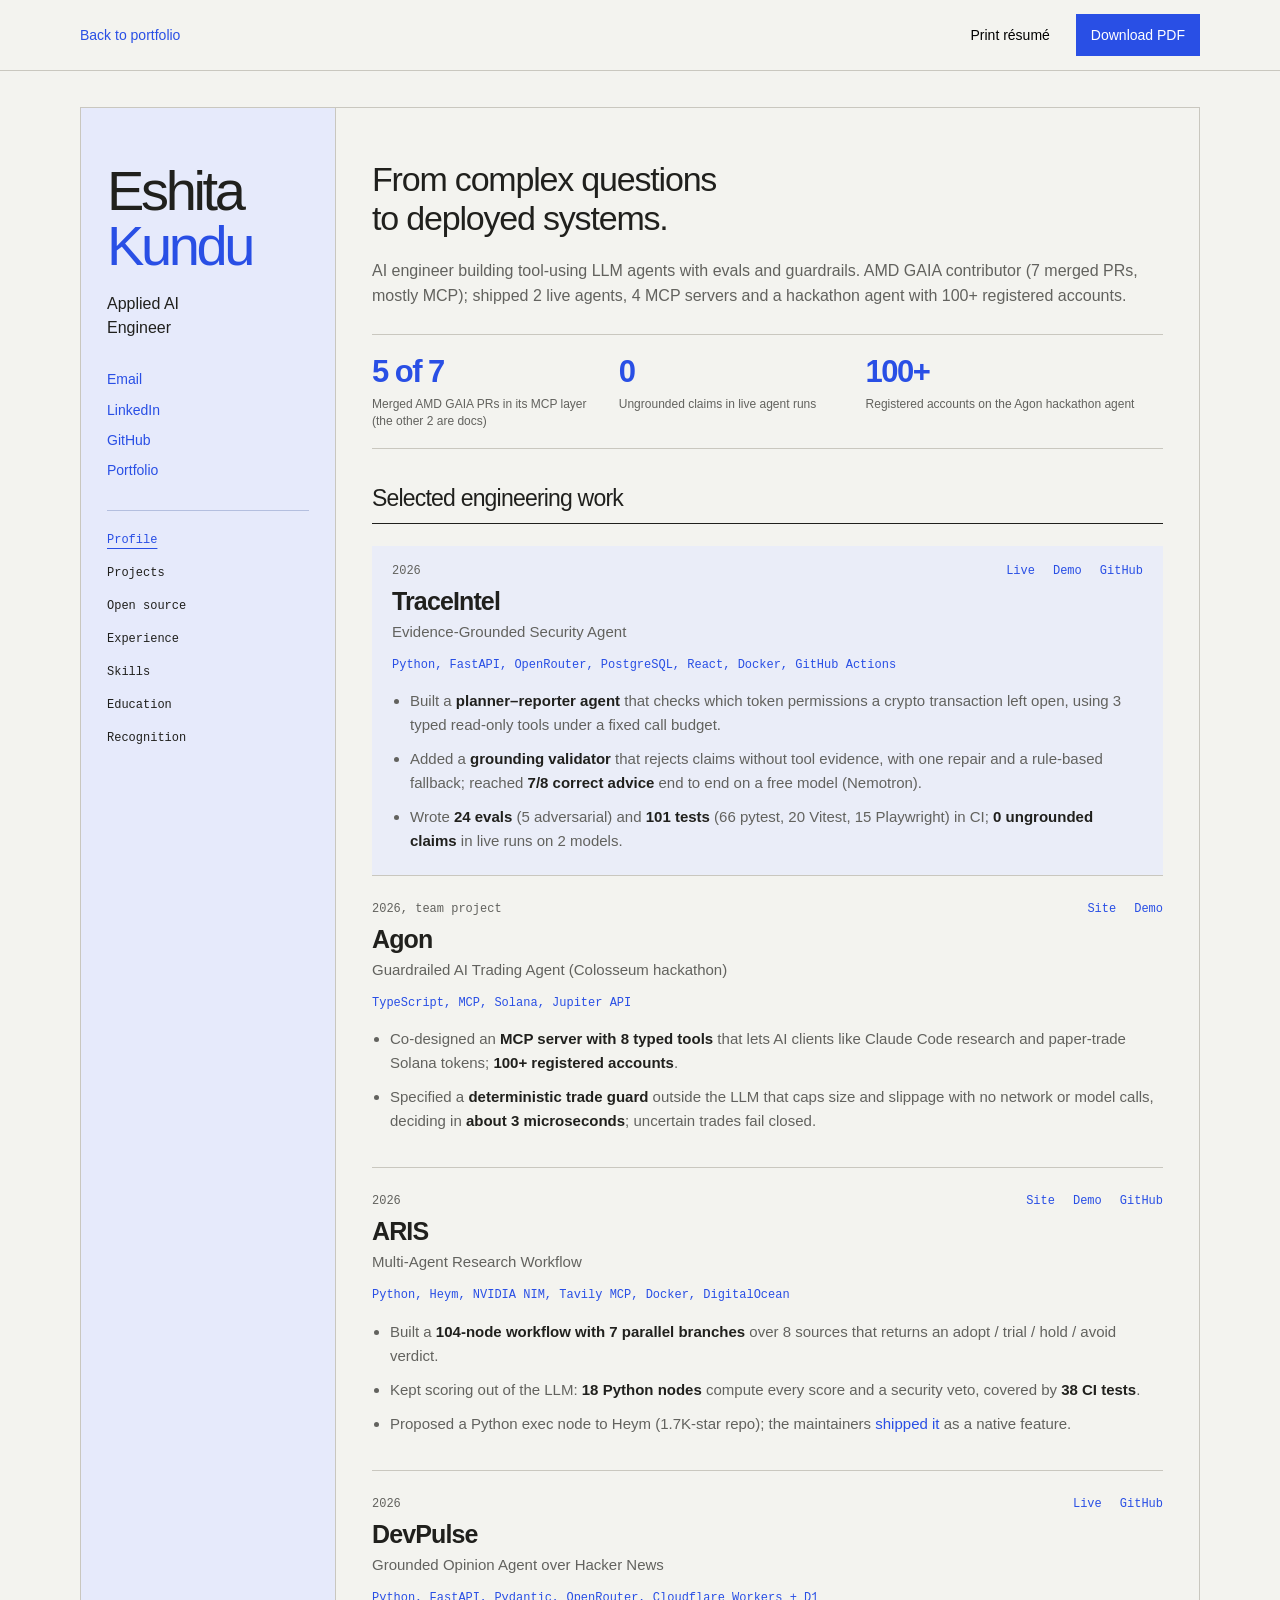
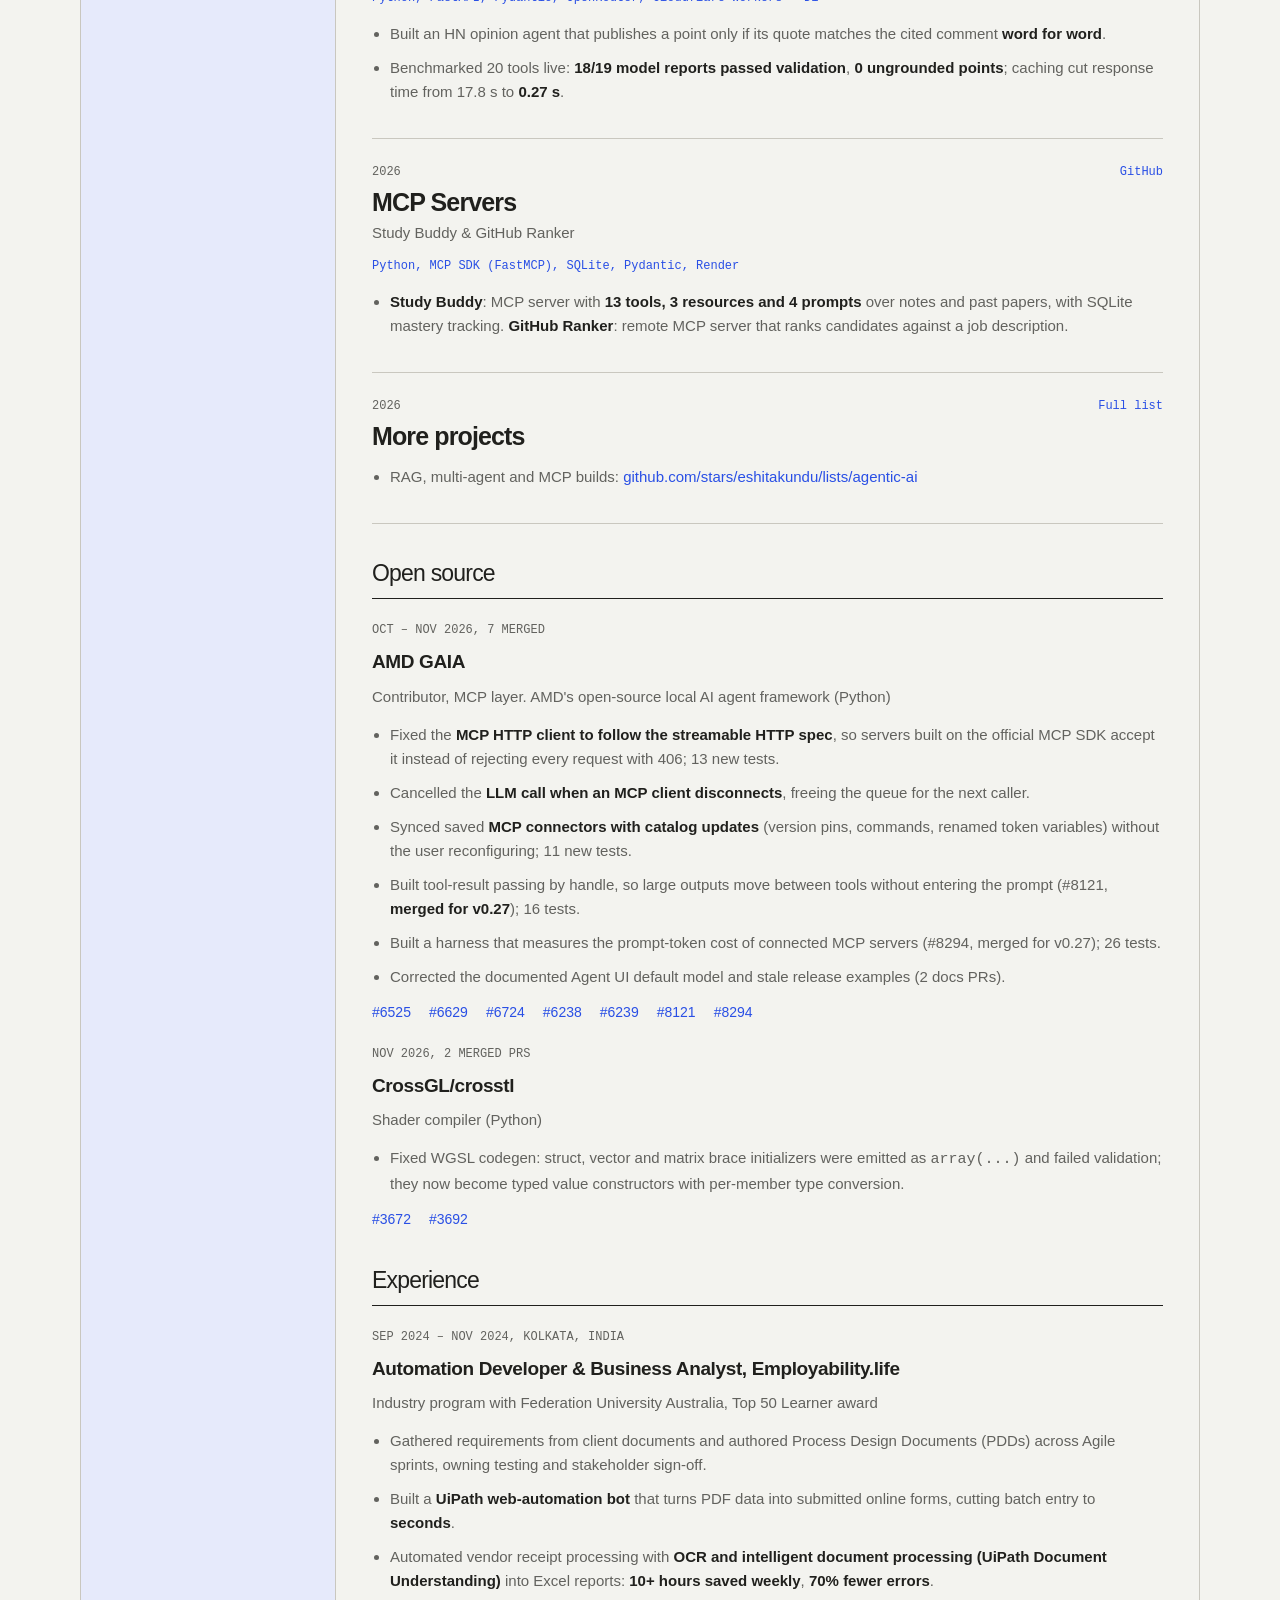
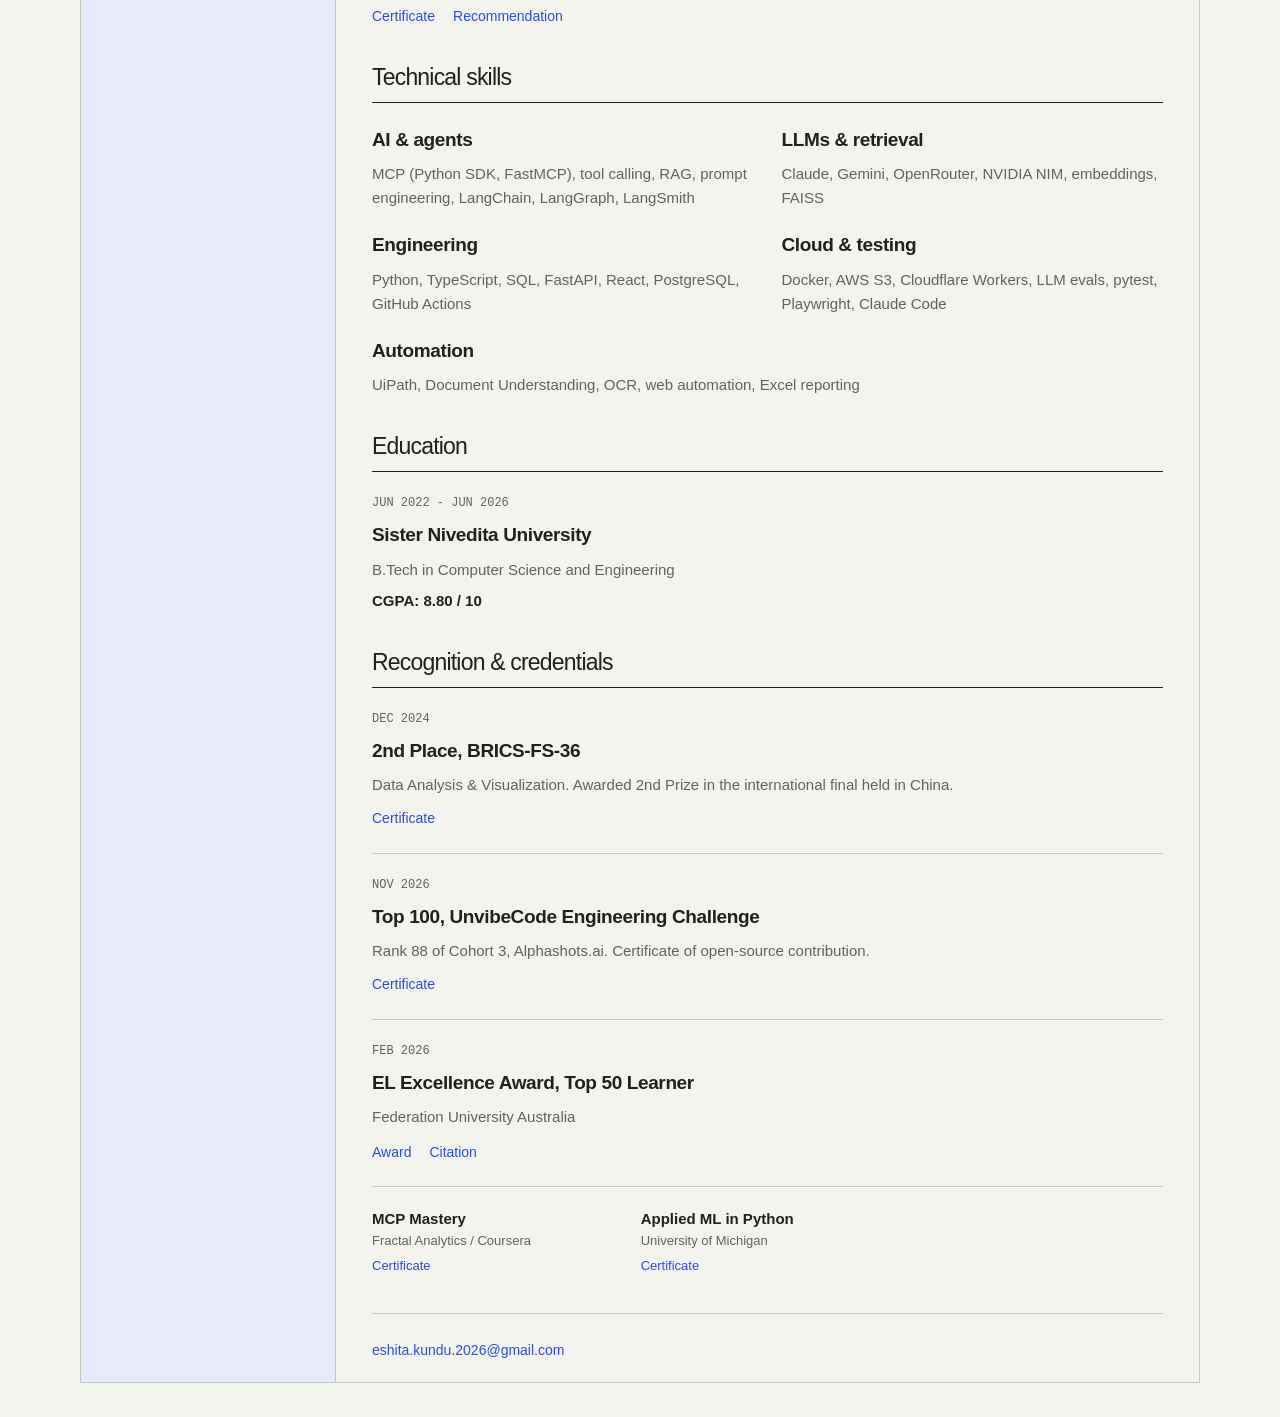
==== commit eac180ce: "Polish after the design-tells pass Fill the photo column with location and degree instead of an empt" ====
--- a/resume.html
+++ b/resume.html
@@ -1,10 +1,10 @@
-<!doctype html><html lang="en"><head><meta charset="utf-8"><meta name="viewport" content="width=device-width,initial-scale=1"><title>Eshita Kundu | Résumé</title><meta name="description" content="Eshita Kundu: applied AI engineer building LLM agents, MCP servers, and tool-driven workflows. Projects, experience, skills, education, and credentials."><link rel="icon" href="assets/icons/favicon.svg" type="image/svg+xml"><link rel="stylesheet" href="css/resume.css?v=20261124a"></head><body>
+<!doctype html><html lang="en"><head><meta charset="utf-8"><meta name="viewport" content="width=device-width,initial-scale=1"><title>Eshita Kundu | Résumé</title><meta name="description" content="Eshita Kundu: applied AI engineer building LLM agents, MCP servers, and tool-driven workflows. Projects, experience, skills, education, and credentials."><link rel="icon" href="assets/icons/favicon.svg" type="image/svg+xml"><link rel="stylesheet" href="css/resume.css?v=20261124b"></head><body>
 <header class="cv-bar"><a href="index.html">Back to portfolio</a><div><button id="printResume" type="button">Print résumé</button><a class="cv-download" href="assets/Eshita_Kundu_Resume.pdf" download>Download PDF</a></div></header>
 <main class="cv-shell"><aside class="cv-sidebar"><h1>Eshita<br><span>Kundu</span></h1><p class="cv-role">Applied AI <br>Engineer</p><div class="cv-contact"><a href="mailto:eshita.kundu.2026@gmail.com" target="_blank" rel="noreferrer">Email</a><a href="https://linkedin.com/in/eshitakundu" target="_blank" rel="noreferrer">LinkedIn</a><a href="https://github.com/eshitakundu" target="_blank" rel="noreferrer">GitHub</a><a href="https://eshita.dev" target="_blank" rel="noreferrer">Portfolio</a></div><div class="cv-sticky"><nav aria-label="Résumé sections"><a href="#cv-profile">Profile</a><a href="#cv-work">Projects</a><a href="#cv-oss">Open source</a><a href="#cv-experience">Experience</a><a href="#cv-skills">Skills</a><a href="#cv-education">Education</a><a href="#cv-awards">Recognition</a></nav></div></aside>
-<div class="cv-content"><section id="cv-profile"><h2>From complex questions<br>to deployed systems.</h2><p class="cv-summary">AI engineer building tool-using LLM agents with evals and guardrails. AMD GAIA contributor (7 merged PRs, mostly MCP); shipped 2 live agents, 4 MCP servers and a hackathon agent with 100+ registered accounts.</p><div class="cv-highlights"><div><strong>5</strong><small>of my 7 merged AMD GAIA PRs are in its MCP layer</small></div><div><strong>0</strong><small>Ungrounded claims in live agent runs</small></div><div><strong>100+</strong><small>Registered accounts on the Agon hackathon agent</small></div></div></section>
+<div class="cv-content"><section id="cv-profile"><h2>From complex questions<br>to deployed systems.</h2><p class="cv-summary">AI engineer building tool-using LLM agents with evals and guardrails. AMD GAIA contributor (7 merged PRs, mostly MCP); shipped 2 live agents, 4 MCP servers and a hackathon agent with 100+ registered accounts.</p><div class="cv-highlights"><div><strong>5 of 7</strong><small>Merged AMD GAIA PRs in its MCP layer (the other 2 are docs)</small></div><div><strong>0</strong><small>Ungrounded claims in live agent runs</small></div><div><strong>100+</strong><small>Registered accounts on the Agon hackathon agent</small></div></div></section>
 <section id="cv-work"><div class="cv-section-title"><h2>Selected engineering work</h2></div><article class="cv-project"><div class="cv-project-top"><span>2026</span><div><a href="https://traceintel.eshita.dev" target="_blank" rel="noreferrer">Live</a><a href="https://drive.google.com/file/d/1-5eEX6gudDaP5FLFxx9WotcHQ9CJlThD/view?usp=drive_link" target="_blank" rel="noreferrer">Demo</a><a href="https://github.com/eshitakundu/TraceIntel" target="_blank" rel="noreferrer">GitHub</a></div></div><h3>TraceIntel</h3><p class="cv-project-sub">Evidence-Grounded Security Agent</p><p class="cv-tech">Python, FastAPI, OpenRouter, PostgreSQL, React, Docker, GitHub Actions</p><ul><li>Built a <strong>planner–reporter agent</strong> that checks which token permissions a crypto transaction left open, using 3 typed read-only tools under a fixed call budget.</li><li>Added a <strong>grounding validator</strong> that rejects claims without tool evidence, with one repair and a rule-based fallback; reached <strong>7/8 correct advice</strong> end to end on a free model (Nemotron).</li><li>Wrote <strong>24 evals</strong> (5 adversarial) and <strong>101 tests</strong> (66 pytest, 20 Vitest, 15 Playwright) in CI; <strong>0 ungrounded claims</strong> in live runs on 2 models.</li></ul></article><article class="cv-project"><div class="cv-project-top"><span>2026, team project</span><div><a href="https://agon-landing-mu.vercel.app" target="_blank" rel="noreferrer">Site</a><a href="https://youtu.be/2ded1QWIE_g" target="_blank" rel="noreferrer">Demo</a></div></div><h3>Agon</h3><p class="cv-project-sub">Guardrailed AI Trading Agent (Colosseum hackathon)</p><p class="cv-tech">TypeScript, MCP, Solana, Jupiter API</p><ul><li>Co-designed an <strong>MCP server with 8 typed tools</strong> that lets AI clients like Claude Code research and paper-trade Solana tokens; <strong>100+ registered accounts</strong>.</li><li>Specified a <strong>deterministic trade guard</strong> outside the LLM that caps size and slippage with no network or model calls, deciding in <strong>about 3 microseconds</strong>; uncertain trades fail closed.</li></ul></article><article class="cv-project"><div class="cv-project-top"><span>2026</span><div><a href="https://aris.eshita.dev/" target="_blank" rel="noreferrer">Site</a><a href="https://drive.google.com/file/d/1jML5SADdQUz9jS4FM7lG59d3zc-DFHqd/view?usp=sharing" target="_blank" rel="noreferrer">Demo</a><a href="https://github.com/eshitakundu/ARIS" target="_blank" rel="noreferrer">GitHub</a></div></div><h3>ARIS</h3><p class="cv-project-sub">Multi-Agent Research Workflow</p><p class="cv-tech">Python, Heym, NVIDIA NIM, Tavily MCP, Docker, DigitalOcean</p><ul><li>Built a <strong>104-node workflow with 7 parallel branches</strong> over 8 sources that returns an adopt / trial / hold / avoid verdict.</li><li>Kept scoring out of the LLM: <strong>18 Python nodes</strong> compute every score and a security veto, covered by <strong>38 CI tests</strong>.</li><li>Proposed a Python exec node to Heym (1.7K-star repo); the maintainers <a href="https://github.com/heymrun/heym/discussions/136" target="_blank" rel="noreferrer">shipped it</a> as a native feature.</li></ul></article><article class="cv-project"><div class="cv-project-top"><span>2026</span><div><a href="https://devpulse.eshita.dev/?tool=Bun" target="_blank" rel="noreferrer">Live</a><a href="https://github.com/eshitakundu/DevPulse" target="_blank" rel="noreferrer">GitHub</a></div></div><h3>DevPulse</h3><p class="cv-project-sub">Grounded Opinion Agent over Hacker News</p><p class="cv-tech">Python, FastAPI, Pydantic, OpenRouter, Cloudflare Workers + D1</p><ul><li>Built an HN opinion agent that publishes a point only if its quote matches the cited comment <strong>word for word</strong>.</li><li>Benchmarked 20 tools live: <strong>18/19 model reports passed validation</strong>, <strong>0 ungrounded points</strong>; caching cut response time from 17.8 s to <strong>0.27 s</strong>.</li></ul></article><article class="cv-project"><div class="cv-project-top"><span>2026</span><div><a href="https://github.com/eshitakundu/study-buddy" target="_blank" rel="noreferrer">GitHub</a></div></div><h3>MCP Servers</h3><p class="cv-project-sub">Study Buddy &amp; GitHub Ranker</p><p class="cv-tech">Python, MCP SDK (FastMCP), SQLite, Pydantic, Render</p><ul><li><strong>Study Buddy</strong>: MCP server with <strong>13 tools, 3 resources and 4 prompts</strong> over notes and past papers, with SQLite mastery tracking. <strong>GitHub Ranker</strong>: remote MCP server that ranks candidates against a job description.</li></ul></article><article class="cv-project"><div class="cv-project-top"><span>2026</span><div><a href="https://github.com/stars/eshitakundu/lists/agentic-ai" target="_blank" rel="noreferrer">Full list</a></div></div><h3>More projects</h3><ul><li>RAG, multi-agent and MCP builds: <a href="https://github.com/stars/eshitakundu/lists/agentic-ai" target="_blank" rel="noreferrer">github.com/stars/eshitakundu/lists/agentic-ai</a></li></ul></article></section>
 <section id="cv-oss"><div class="cv-section-title"><h2>Open source</h2></div><article class="cv-entry"><p class="cv-date">OCT – NOV 2026, 7 MERGED</p><h3>AMD GAIA</h3><p>Contributor, MCP layer. AMD's open-source local AI agent framework (Python)</p><ul><li>Fixed the <strong>MCP HTTP client to follow the streamable HTTP spec</strong>, so servers built on the official MCP SDK accept it instead of rejecting every request with 406; 13 new tests.</li><li>Cancelled the <strong>LLM call when an MCP client disconnects</strong>, freeing the queue for the next caller.</li><li>Synced saved <strong>MCP connectors with catalog updates</strong> (version pins, commands, renamed token variables) without the user reconfiguring; 11 new tests.</li><li>Built tool-result passing by handle, so large outputs move between tools without entering the prompt (#8121, <strong>merged for v0.27</strong>); 16 tests.</li><li>Built a harness that measures the prompt-token cost of connected MCP servers (#8294, merged for v0.27); 26 tests.</li><li>Corrected the documented Agent UI default model and stale release examples (2 docs PRs).</li></ul><div class="cv-links"><a href="https://github.com/amd/gaia/pull/6525" target="_blank" rel="noreferrer">#6525</a><a href="https://github.com/amd/gaia/pull/6629" target="_blank" rel="noreferrer">#6629</a><a href="https://github.com/amd/gaia/pull/6724" target="_blank" rel="noreferrer">#6724</a><a href="https://github.com/amd/gaia/pull/6238" target="_blank" rel="noreferrer">#6238</a><a href="https://github.com/amd/gaia/pull/6239" target="_blank" rel="noreferrer">#6239</a><a href="https://github.com/amd/gaia/pull/8121" target="_blank" rel="noreferrer">#8121</a><a href="https://github.com/amd/gaia/pull/8294" target="_blank" rel="noreferrer">#8294</a></div></article><article class="cv-entry"><p class="cv-date">NOV 2026, 2 MERGED PRS</p><h3>CrossGL/crosstl</h3><p>Shader compiler (Python)</p><ul><li>Fixed WGSL codegen: struct, vector and matrix brace initializers were emitted as <code>array(...)</code> and failed validation; they now become typed value constructors with per-member type conversion.</li></ul><div class="cv-links"><a href="https://github.com/CrossGL/crosstl/pull/3672" target="_blank" rel="noreferrer">#3672</a><a href="https://github.com/CrossGL/crosstl/pull/3692" target="_blank" rel="noreferrer">#3692</a></div></article></section>
 <section id="cv-experience"><div class="cv-section-title"><h2>Experience</h2></div><article class="cv-entry"><p class="cv-date">SEP 2024 – NOV 2024, KOLKATA, INDIA</p><h3>Automation Developer &amp; Business Analyst, Employability.life</h3><p>Industry program with Federation University Australia, Top 50 Learner award</p><ul><li>Gathered requirements from client documents and authored Process Design Documents (PDDs) across Agile sprints, owning testing and stakeholder sign-off.</li><li>Built a <strong>UiPath web-automation bot</strong> that turns PDF data into submitted online forms, cutting batch entry to <strong>seconds</strong>.</li><li>Automated vendor receipt processing with <strong>OCR and intelligent document processing (UiPath Document Understanding)</strong> into Excel reports: <strong>10+ hours saved weekly</strong>, <strong>70% fewer errors</strong>.</li></ul><div class="cv-links"><a href="https://drive.google.com/file/d/1UYP0-IhTqH1KCa6GsnZkKMWBa8agiodJ/view?usp=sharing" target="_blank" rel="noreferrer">Certificate</a><a href="https://www.linkedin.com/in/eshitakundu/details/recommendations/" target="_blank" rel="noreferrer">Recommendation</a></div></article></section>
 <section id="cv-skills"><div class="cv-section-title"><h2>Technical skills</h2></div><div class="cv-skills"><article><h3>AI &amp; agents</h3><p>MCP (Python SDK, FastMCP), tool calling, RAG, prompt engineering, LangChain, LangGraph, LangSmith</p></article><article><h3>LLMs &amp; retrieval</h3><p>Claude, Gemini, OpenRouter, NVIDIA NIM, embeddings, FAISS</p></article><article><h3>Engineering</h3><p>Python, TypeScript, SQL, FastAPI, React, PostgreSQL, GitHub Actions</p></article><article><h3>Cloud &amp; testing</h3><p>Docker, AWS S3, Cloudflare Workers, LLM evals, pytest, Playwright, Claude Code</p></article><article><h3>Automation</h3><p>UiPath, Document Understanding, OCR, web automation, Excel reporting</p></article></div></section>
 <section id="cv-education"><div class="cv-section-title"><h2>Education</h2></div><article class="cv-entry"><p class="cv-date">JUN 2022 - JUN 2026</p><h3>Sister Nivedita University</h3><p>B.Tech in Computer Science and Engineering</p><p><strong>CGPA: 8.80 / 10</strong></p></article></section>
-<section id="cv-awards"><div class="cv-section-title"><h2>Recognition &amp; credentials</h2></div><article class="cv-award"><p class="cv-date">DEC 2024</p><h3>2nd Place, BRICS-FS-36</h3><p>Data Analysis &amp; Visualization. Awarded 2nd Prize in the international final held in China.</p><a href="https://drive.google.com/file/d/1eUbbKUpUdZsSF0-W7ApcbcmyK6M2rRP9/view?usp=drive_link" target="_blank" rel="noreferrer">Certificate</a></article><article class="cv-award"><p class="cv-date">NOV 2026</p><h3>Top 100, UnvibeCode Engineering Challenge</h3><p>Rank 88 of Cohort 3, Alphashots.ai. Certificate of open-source contribution.</p><a href="assets/certs/unvibecode-cohort3-certificate.pdf" target="_blank" rel="noreferrer">Certificate</a></article><article class="cv-entry"><p class="cv-date">FEB 2026</p><h3>EL Excellence Award, Top 50 Learner</h3><p>Federation University Australia</p><div class="cv-links"><a href="https://drive.google.com/file/d/1GGTMfMh05PWTjIRcA4W3HnQFWSENJk-e/view?usp=sharing" target="_blank" rel="noreferrer">Award</a><a href="https://drive.google.com/file/d/1YVZL-pyKFrt_LN6Briw1cF5UIUr_n_7M/view?usp=sharing" target="_blank" rel="noreferrer">Citation</a></div></article><div class="cv-certifications"><article><h3>MCP Mastery</h3><p>Fractal Analytics / Coursera</p><a href="https://drive.google.com/file/d/18AgmTAJGU2zwegKp96C6OH06Ux1U24bx/view?usp=sharing" target="_blank" rel="noreferrer">Certificate</a></article><article><h3>Applied ML in Python</h3><p>University of Michigan</p><a href="https://drive.google.com/file/d/1VJWcxqMfhzTZrcLeHnlotZAyNLGY2VhV/view?usp=sharing" target="_blank" rel="noreferrer">Certificate</a></article></div></section><footer><a href="mailto:eshita.kundu.2026@gmail.com">eshita.kundu.2026@gmail.com</a></footer></div></main><script src="js/resume.js?v=20261124a"></script></body></html>
+<section id="cv-awards"><div class="cv-section-title"><h2>Recognition &amp; credentials</h2></div><article class="cv-award"><p class="cv-date">DEC 2024</p><h3>2nd Place, BRICS-FS-36</h3><p>Data Analysis &amp; Visualization. Awarded 2nd Prize in the international final held in China.</p><a href="https://drive.google.com/file/d/1eUbbKUpUdZsSF0-W7ApcbcmyK6M2rRP9/view?usp=drive_link" target="_blank" rel="noreferrer">Certificate</a></article><article class="cv-award"><p class="cv-date">NOV 2026</p><h3>Top 100, UnvibeCode Engineering Challenge</h3><p>Rank 88 of Cohort 3, Alphashots.ai. Certificate of open-source contribution.</p><a href="assets/certs/unvibecode-cohort3-certificate.pdf" target="_blank" rel="noreferrer">Certificate</a></article><article class="cv-entry"><p class="cv-date">FEB 2026</p><h3>EL Excellence Award, Top 50 Learner</h3><p>Federation University Australia</p><div class="cv-links"><a href="https://drive.google.com/file/d/1GGTMfMh05PWTjIRcA4W3HnQFWSENJk-e/view?usp=sharing" target="_blank" rel="noreferrer">Award</a><a href="https://drive.google.com/file/d/1YVZL-pyKFrt_LN6Briw1cF5UIUr_n_7M/view?usp=sharing" target="_blank" rel="noreferrer">Citation</a></div></article><div class="cv-certifications"><article><h3>MCP Mastery</h3><p>Fractal Analytics / Coursera</p><a href="https://drive.google.com/file/d/18AgmTAJGU2zwegKp96C6OH06Ux1U24bx/view?usp=sharing" target="_blank" rel="noreferrer">Certificate</a></article><article><h3>Applied ML in Python</h3><p>University of Michigan</p><a href="https://drive.google.com/file/d/1VJWcxqMfhzTZrcLeHnlotZAyNLGY2VhV/view?usp=sharing" target="_blank" rel="noreferrer">Certificate</a></article></div></section><footer><a href="mailto:eshita.kundu.2026@gmail.com">eshita.kundu.2026@gmail.com</a></footer></div></main><script src="js/resume.js?v=20261124b"></script></body></html>
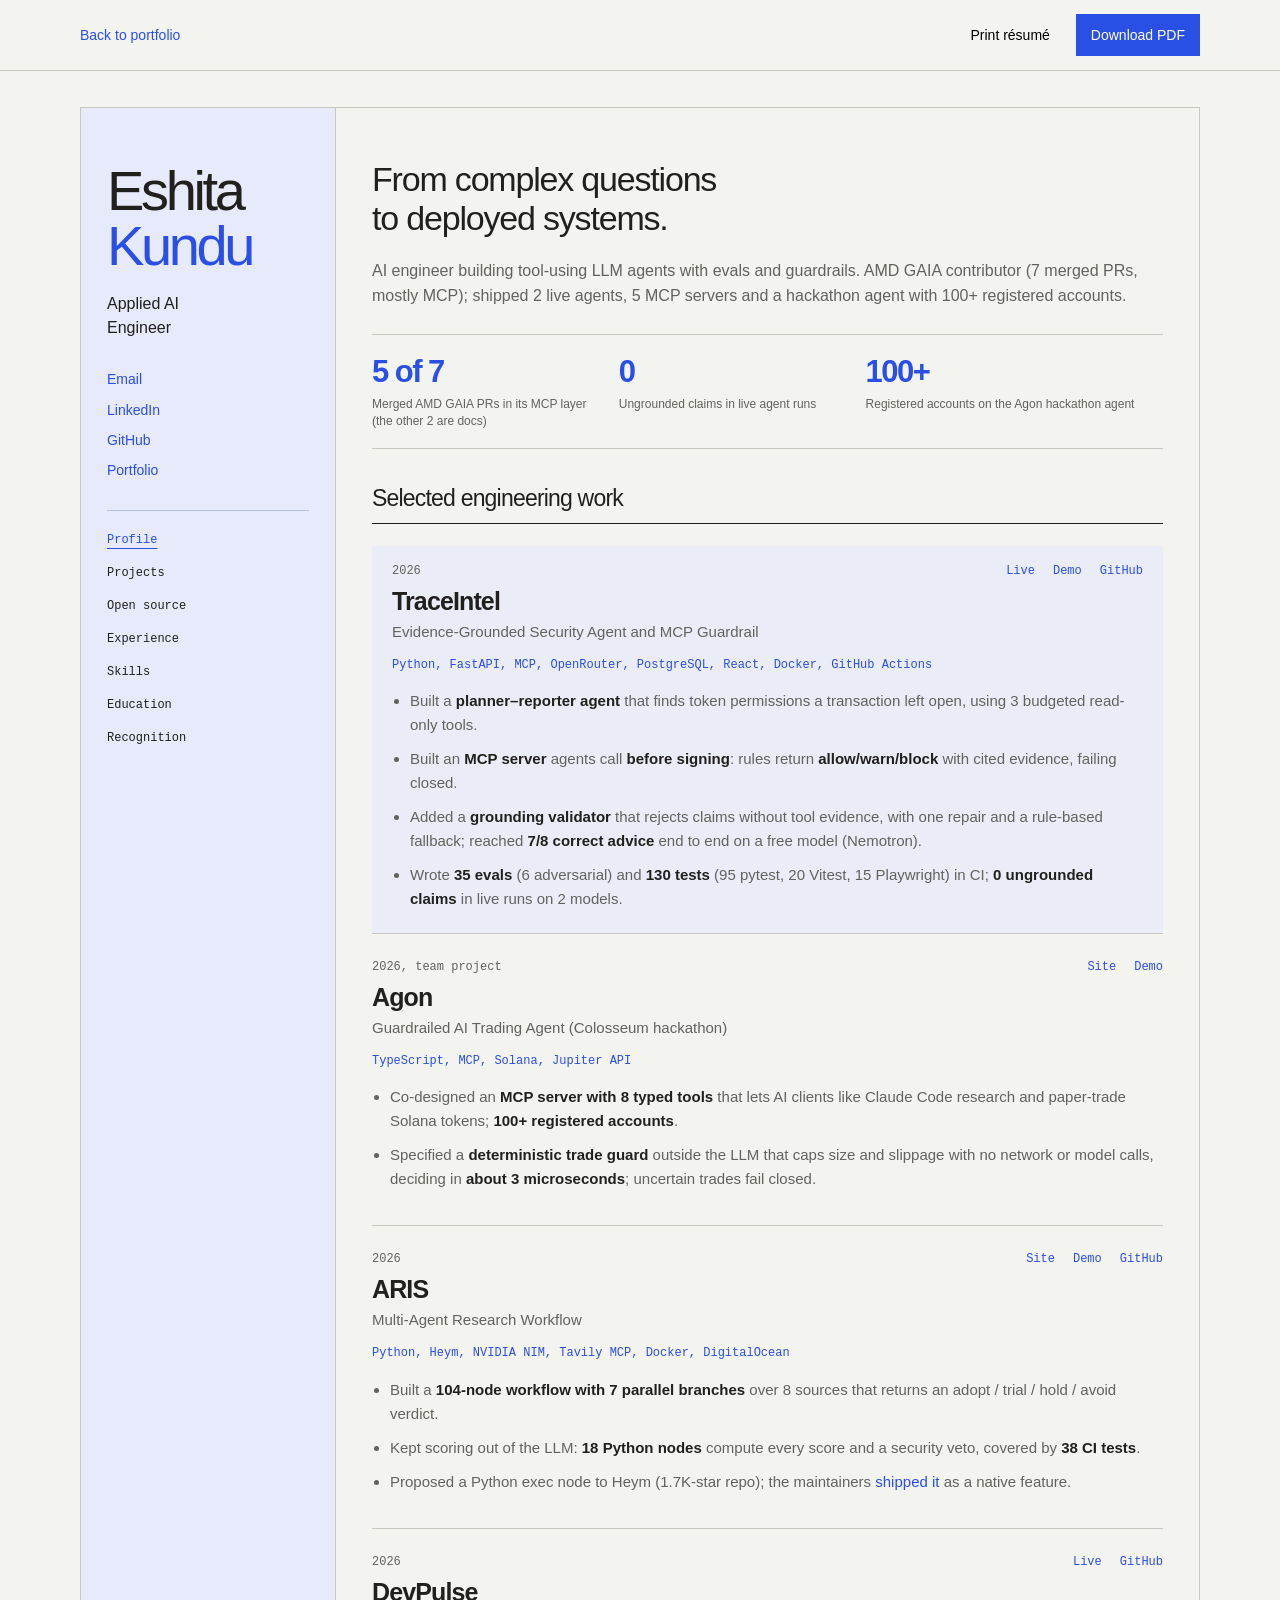
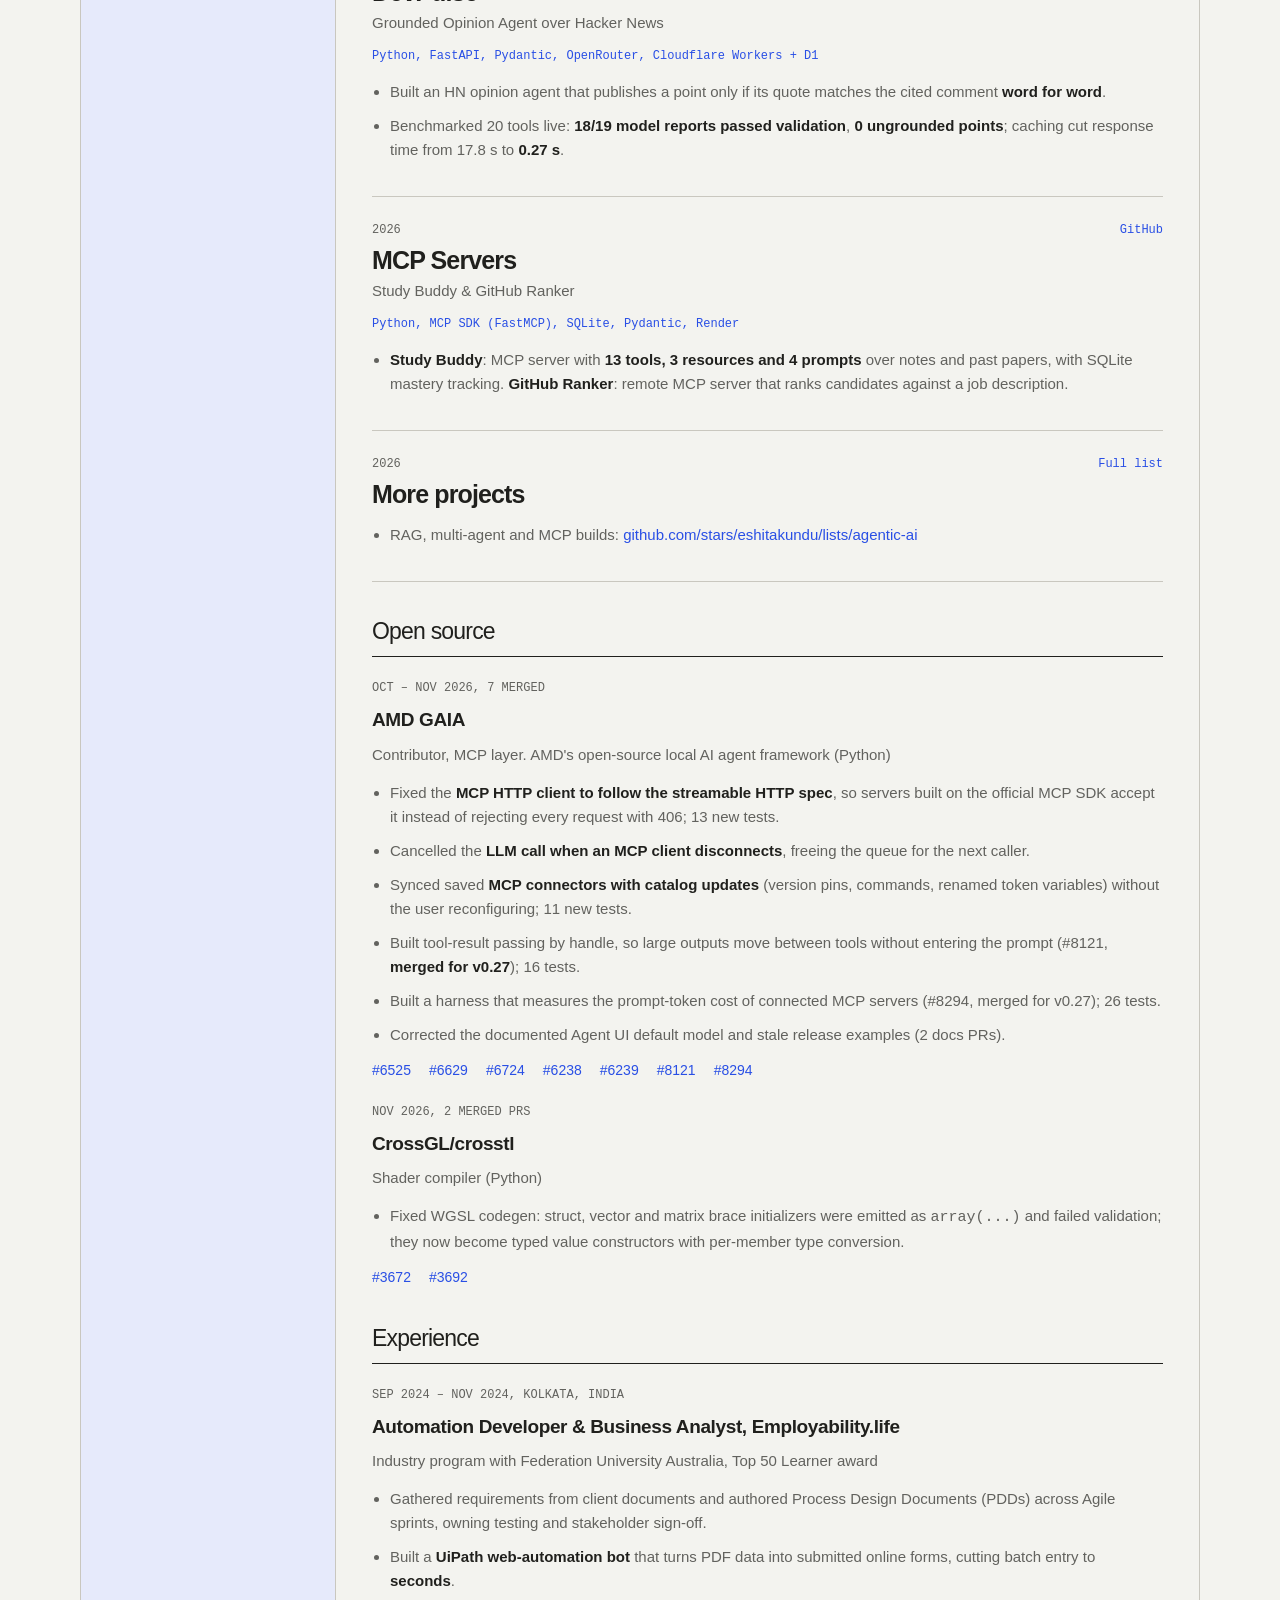
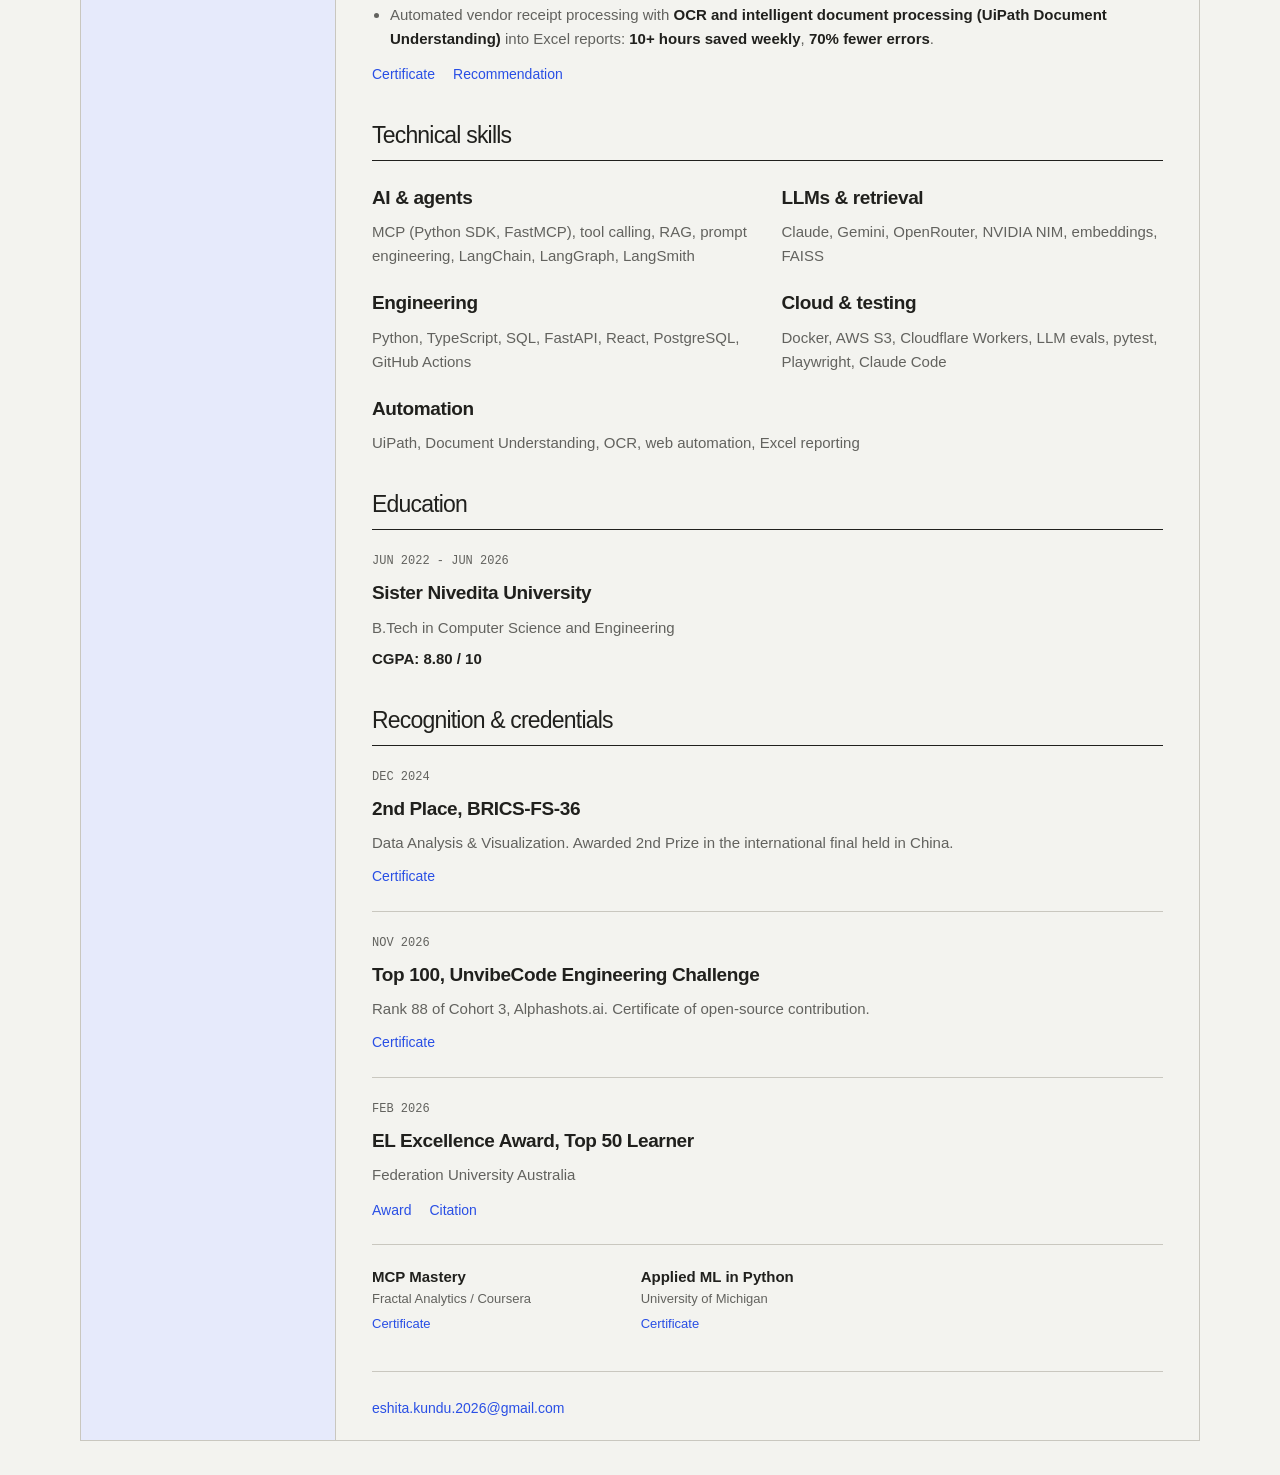
==== commit a62da149: "Update TraceIntel: pre-sign MCP check, 35 evals, 130 tests, 1:56 demo" ====
--- a/resume.html
+++ b/resume.html
@@ -1,8 +1,8 @@
 <!doctype html><html lang="en"><head><meta charset="utf-8"><meta name="viewport" content="width=device-width,initial-scale=1"><title>Eshita Kundu | Résumé</title><meta name="description" content="Eshita Kundu: applied AI engineer building LLM agents, MCP servers, and tool-driven workflows. Projects, experience, skills, education, and credentials."><link rel="icon" href="assets/icons/favicon.svg" type="image/svg+xml"><link rel="stylesheet" href="css/resume.css?v=20261124b"></head><body>
 <header class="cv-bar"><a href="index.html">Back to portfolio</a><div><button id="printResume" type="button">Print résumé</button><a class="cv-download" href="assets/Eshita_Kundu_Resume.pdf" download>Download PDF</a></div></header>
 <main class="cv-shell"><aside class="cv-sidebar"><h1>Eshita<br><span>Kundu</span></h1><p class="cv-role">Applied AI <br>Engineer</p><div class="cv-contact"><a href="mailto:eshita.kundu.2026@gmail.com" target="_blank" rel="noreferrer">Email</a><a href="https://linkedin.com/in/eshitakundu" target="_blank" rel="noreferrer">LinkedIn</a><a href="https://github.com/eshitakundu" target="_blank" rel="noreferrer">GitHub</a><a href="https://eshita.dev" target="_blank" rel="noreferrer">Portfolio</a></div><div class="cv-sticky"><nav aria-label="Résumé sections"><a href="#cv-profile">Profile</a><a href="#cv-work">Projects</a><a href="#cv-oss">Open source</a><a href="#cv-experience">Experience</a><a href="#cv-skills">Skills</a><a href="#cv-education">Education</a><a href="#cv-awards">Recognition</a></nav></div></aside>
-<div class="cv-content"><section id="cv-profile"><h2>From complex questions<br>to deployed systems.</h2><p class="cv-summary">AI engineer building tool-using LLM agents with evals and guardrails. AMD GAIA contributor (7 merged PRs, mostly MCP); shipped 2 live agents, 4 MCP servers and a hackathon agent with 100+ registered accounts.</p><div class="cv-highlights"><div><strong>5 of 7</strong><small>Merged AMD GAIA PRs in its MCP layer (the other 2 are docs)</small></div><div><strong>0</strong><small>Ungrounded claims in live agent runs</small></div><div><strong>100+</strong><small>Registered accounts on the Agon hackathon agent</small></div></div></section>
-<section id="cv-work"><div class="cv-section-title"><h2>Selected engineering work</h2></div><article class="cv-project"><div class="cv-project-top"><span>2026</span><div><a href="https://traceintel.eshita.dev" target="_blank" rel="noreferrer">Live</a><a href="https://drive.google.com/file/d/1-5eEX6gudDaP5FLFxx9WotcHQ9CJlThD/view?usp=drive_link" target="_blank" rel="noreferrer">Demo</a><a href="https://github.com/eshitakundu/TraceIntel" target="_blank" rel="noreferrer">GitHub</a></div></div><h3>TraceIntel</h3><p class="cv-project-sub">Evidence-Grounded Security Agent</p><p class="cv-tech">Python, FastAPI, OpenRouter, PostgreSQL, React, Docker, GitHub Actions</p><ul><li>Built a <strong>planner–reporter agent</strong> that checks which token permissions a crypto transaction left open, using 3 typed read-only tools under a fixed call budget.</li><li>Added a <strong>grounding validator</strong> that rejects claims without tool evidence, with one repair and a rule-based fallback; reached <strong>7/8 correct advice</strong> end to end on a free model (Nemotron).</li><li>Wrote <strong>24 evals</strong> (5 adversarial) and <strong>101 tests</strong> (66 pytest, 20 Vitest, 15 Playwright) in CI; <strong>0 ungrounded claims</strong> in live runs on 2 models.</li></ul></article><article class="cv-project"><div class="cv-project-top"><span>2026, team project</span><div><a href="https://agon-landing-mu.vercel.app" target="_blank" rel="noreferrer">Site</a><a href="https://youtu.be/2ded1QWIE_g" target="_blank" rel="noreferrer">Demo</a></div></div><h3>Agon</h3><p class="cv-project-sub">Guardrailed AI Trading Agent (Colosseum hackathon)</p><p class="cv-tech">TypeScript, MCP, Solana, Jupiter API</p><ul><li>Co-designed an <strong>MCP server with 8 typed tools</strong> that lets AI clients like Claude Code research and paper-trade Solana tokens; <strong>100+ registered accounts</strong>.</li><li>Specified a <strong>deterministic trade guard</strong> outside the LLM that caps size and slippage with no network or model calls, deciding in <strong>about 3 microseconds</strong>; uncertain trades fail closed.</li></ul></article><article class="cv-project"><div class="cv-project-top"><span>2026</span><div><a href="https://aris.eshita.dev/" target="_blank" rel="noreferrer">Site</a><a href="https://drive.google.com/file/d/1jML5SADdQUz9jS4FM7lG59d3zc-DFHqd/view?usp=sharing" target="_blank" rel="noreferrer">Demo</a><a href="https://github.com/eshitakundu/ARIS" target="_blank" rel="noreferrer">GitHub</a></div></div><h3>ARIS</h3><p class="cv-project-sub">Multi-Agent Research Workflow</p><p class="cv-tech">Python, Heym, NVIDIA NIM, Tavily MCP, Docker, DigitalOcean</p><ul><li>Built a <strong>104-node workflow with 7 parallel branches</strong> over 8 sources that returns an adopt / trial / hold / avoid verdict.</li><li>Kept scoring out of the LLM: <strong>18 Python nodes</strong> compute every score and a security veto, covered by <strong>38 CI tests</strong>.</li><li>Proposed a Python exec node to Heym (1.7K-star repo); the maintainers <a href="https://github.com/heymrun/heym/discussions/136" target="_blank" rel="noreferrer">shipped it</a> as a native feature.</li></ul></article><article class="cv-project"><div class="cv-project-top"><span>2026</span><div><a href="https://devpulse.eshita.dev/?tool=Bun" target="_blank" rel="noreferrer">Live</a><a href="https://github.com/eshitakundu/DevPulse" target="_blank" rel="noreferrer">GitHub</a></div></div><h3>DevPulse</h3><p class="cv-project-sub">Grounded Opinion Agent over Hacker News</p><p class="cv-tech">Python, FastAPI, Pydantic, OpenRouter, Cloudflare Workers + D1</p><ul><li>Built an HN opinion agent that publishes a point only if its quote matches the cited comment <strong>word for word</strong>.</li><li>Benchmarked 20 tools live: <strong>18/19 model reports passed validation</strong>, <strong>0 ungrounded points</strong>; caching cut response time from 17.8 s to <strong>0.27 s</strong>.</li></ul></article><article class="cv-project"><div class="cv-project-top"><span>2026</span><div><a href="https://github.com/eshitakundu/study-buddy" target="_blank" rel="noreferrer">GitHub</a></div></div><h3>MCP Servers</h3><p class="cv-project-sub">Study Buddy &amp; GitHub Ranker</p><p class="cv-tech">Python, MCP SDK (FastMCP), SQLite, Pydantic, Render</p><ul><li><strong>Study Buddy</strong>: MCP server with <strong>13 tools, 3 resources and 4 prompts</strong> over notes and past papers, with SQLite mastery tracking. <strong>GitHub Ranker</strong>: remote MCP server that ranks candidates against a job description.</li></ul></article><article class="cv-project"><div class="cv-project-top"><span>2026</span><div><a href="https://github.com/stars/eshitakundu/lists/agentic-ai" target="_blank" rel="noreferrer">Full list</a></div></div><h3>More projects</h3><ul><li>RAG, multi-agent and MCP builds: <a href="https://github.com/stars/eshitakundu/lists/agentic-ai" target="_blank" rel="noreferrer">github.com/stars/eshitakundu/lists/agentic-ai</a></li></ul></article></section>
+<div class="cv-content"><section id="cv-profile"><h2>From complex questions<br>to deployed systems.</h2><p class="cv-summary">AI engineer building tool-using LLM agents with evals and guardrails. AMD GAIA contributor (7 merged PRs, mostly MCP); shipped 2 live agents, 5 MCP servers and a hackathon agent with 100+ registered accounts.</p><div class="cv-highlights"><div><strong>5 of 7</strong><small>Merged AMD GAIA PRs in its MCP layer (the other 2 are docs)</small></div><div><strong>0</strong><small>Ungrounded claims in live agent runs</small></div><div><strong>100+</strong><small>Registered accounts on the Agon hackathon agent</small></div></div></section>
+<section id="cv-work"><div class="cv-section-title"><h2>Selected engineering work</h2></div><article class="cv-project"><div class="cv-project-top"><span>2026</span><div><a href="https://traceintel.eshita.dev" target="_blank" rel="noreferrer">Live</a><a href="https://drive.google.com/file/d/1-5eEX6gudDaP5FLFxx9WotcHQ9CJlThD/view?usp=drive_link" target="_blank" rel="noreferrer">Demo</a><a href="https://github.com/eshitakundu/TraceIntel" target="_blank" rel="noreferrer">GitHub</a></div></div><h3>TraceIntel</h3><p class="cv-project-sub">Evidence-Grounded Security Agent and MCP Guardrail</p><p class="cv-tech">Python, FastAPI, MCP, OpenRouter, PostgreSQL, React, Docker, GitHub Actions</p><ul><li>Built a <strong>planner–reporter agent</strong> that finds token permissions a transaction left open, using 3 budgeted read-only tools.</li><li>Built an <strong>MCP server</strong> agents call <strong>before signing</strong>: rules return <strong>allow/warn/block</strong> with cited evidence, failing closed.</li><li>Added a <strong>grounding validator</strong> that rejects claims without tool evidence, with one repair and a rule-based fallback; reached <strong>7/8 correct advice</strong> end to end on a free model (Nemotron).</li><li>Wrote <strong>35 evals</strong> (6 adversarial) and <strong>130 tests</strong> (95 pytest, 20 Vitest, 15 Playwright) in CI; <strong>0 ungrounded claims</strong> in live runs on 2 models.</li></ul></article><article class="cv-project"><div class="cv-project-top"><span>2026, team project</span><div><a href="https://agon-landing-mu.vercel.app" target="_blank" rel="noreferrer">Site</a><a href="https://youtu.be/2ded1QWIE_g" target="_blank" rel="noreferrer">Demo</a></div></div><h3>Agon</h3><p class="cv-project-sub">Guardrailed AI Trading Agent (Colosseum hackathon)</p><p class="cv-tech">TypeScript, MCP, Solana, Jupiter API</p><ul><li>Co-designed an <strong>MCP server with 8 typed tools</strong> that lets AI clients like Claude Code research and paper-trade Solana tokens; <strong>100+ registered accounts</strong>.</li><li>Specified a <strong>deterministic trade guard</strong> outside the LLM that caps size and slippage with no network or model calls, deciding in <strong>about 3 microseconds</strong>; uncertain trades fail closed.</li></ul></article><article class="cv-project"><div class="cv-project-top"><span>2026</span><div><a href="https://aris.eshita.dev/" target="_blank" rel="noreferrer">Site</a><a href="https://drive.google.com/file/d/1jML5SADdQUz9jS4FM7lG59d3zc-DFHqd/view?usp=sharing" target="_blank" rel="noreferrer">Demo</a><a href="https://github.com/eshitakundu/ARIS" target="_blank" rel="noreferrer">GitHub</a></div></div><h3>ARIS</h3><p class="cv-project-sub">Multi-Agent Research Workflow</p><p class="cv-tech">Python, Heym, NVIDIA NIM, Tavily MCP, Docker, DigitalOcean</p><ul><li>Built a <strong>104-node workflow with 7 parallel branches</strong> over 8 sources that returns an adopt / trial / hold / avoid verdict.</li><li>Kept scoring out of the LLM: <strong>18 Python nodes</strong> compute every score and a security veto, covered by <strong>38 CI tests</strong>.</li><li>Proposed a Python exec node to Heym (1.7K-star repo); the maintainers <a href="https://github.com/heymrun/heym/discussions/136" target="_blank" rel="noreferrer">shipped it</a> as a native feature.</li></ul></article><article class="cv-project"><div class="cv-project-top"><span>2026</span><div><a href="https://devpulse.eshita.dev/?tool=Bun" target="_blank" rel="noreferrer">Live</a><a href="https://github.com/eshitakundu/DevPulse" target="_blank" rel="noreferrer">GitHub</a></div></div><h3>DevPulse</h3><p class="cv-project-sub">Grounded Opinion Agent over Hacker News</p><p class="cv-tech">Python, FastAPI, Pydantic, OpenRouter, Cloudflare Workers + D1</p><ul><li>Built an HN opinion agent that publishes a point only if its quote matches the cited comment <strong>word for word</strong>.</li><li>Benchmarked 20 tools live: <strong>18/19 model reports passed validation</strong>, <strong>0 ungrounded points</strong>; caching cut response time from 17.8 s to <strong>0.27 s</strong>.</li></ul></article><article class="cv-project"><div class="cv-project-top"><span>2026</span><div><a href="https://github.com/eshitakundu/study-buddy" target="_blank" rel="noreferrer">GitHub</a></div></div><h3>MCP Servers</h3><p class="cv-project-sub">Study Buddy &amp; GitHub Ranker</p><p class="cv-tech">Python, MCP SDK (FastMCP), SQLite, Pydantic, Render</p><ul><li><strong>Study Buddy</strong>: MCP server with <strong>13 tools, 3 resources and 4 prompts</strong> over notes and past papers, with SQLite mastery tracking. <strong>GitHub Ranker</strong>: remote MCP server that ranks candidates against a job description.</li></ul></article><article class="cv-project"><div class="cv-project-top"><span>2026</span><div><a href="https://github.com/stars/eshitakundu/lists/agentic-ai" target="_blank" rel="noreferrer">Full list</a></div></div><h3>More projects</h3><ul><li>RAG, multi-agent and MCP builds: <a href="https://github.com/stars/eshitakundu/lists/agentic-ai" target="_blank" rel="noreferrer">github.com/stars/eshitakundu/lists/agentic-ai</a></li></ul></article></section>
 <section id="cv-oss"><div class="cv-section-title"><h2>Open source</h2></div><article class="cv-entry"><p class="cv-date">OCT – NOV 2026, 7 MERGED</p><h3>AMD GAIA</h3><p>Contributor, MCP layer. AMD's open-source local AI agent framework (Python)</p><ul><li>Fixed the <strong>MCP HTTP client to follow the streamable HTTP spec</strong>, so servers built on the official MCP SDK accept it instead of rejecting every request with 406; 13 new tests.</li><li>Cancelled the <strong>LLM call when an MCP client disconnects</strong>, freeing the queue for the next caller.</li><li>Synced saved <strong>MCP connectors with catalog updates</strong> (version pins, commands, renamed token variables) without the user reconfiguring; 11 new tests.</li><li>Built tool-result passing by handle, so large outputs move between tools without entering the prompt (#8121, <strong>merged for v0.27</strong>); 16 tests.</li><li>Built a harness that measures the prompt-token cost of connected MCP servers (#8294, merged for v0.27); 26 tests.</li><li>Corrected the documented Agent UI default model and stale release examples (2 docs PRs).</li></ul><div class="cv-links"><a href="https://github.com/amd/gaia/pull/6525" target="_blank" rel="noreferrer">#6525</a><a href="https://github.com/amd/gaia/pull/6629" target="_blank" rel="noreferrer">#6629</a><a href="https://github.com/amd/gaia/pull/6724" target="_blank" rel="noreferrer">#6724</a><a href="https://github.com/amd/gaia/pull/6238" target="_blank" rel="noreferrer">#6238</a><a href="https://github.com/amd/gaia/pull/6239" target="_blank" rel="noreferrer">#6239</a><a href="https://github.com/amd/gaia/pull/8121" target="_blank" rel="noreferrer">#8121</a><a href="https://github.com/amd/gaia/pull/8294" target="_blank" rel="noreferrer">#8294</a></div></article><article class="cv-entry"><p class="cv-date">NOV 2026, 2 MERGED PRS</p><h3>CrossGL/crosstl</h3><p>Shader compiler (Python)</p><ul><li>Fixed WGSL codegen: struct, vector and matrix brace initializers were emitted as <code>array(...)</code> and failed validation; they now become typed value constructors with per-member type conversion.</li></ul><div class="cv-links"><a href="https://github.com/CrossGL/crosstl/pull/3672" target="_blank" rel="noreferrer">#3672</a><a href="https://github.com/CrossGL/crosstl/pull/3692" target="_blank" rel="noreferrer">#3692</a></div></article></section>
 <section id="cv-experience"><div class="cv-section-title"><h2>Experience</h2></div><article class="cv-entry"><p class="cv-date">SEP 2024 – NOV 2024, KOLKATA, INDIA</p><h3>Automation Developer &amp; Business Analyst, Employability.life</h3><p>Industry program with Federation University Australia, Top 50 Learner award</p><ul><li>Gathered requirements from client documents and authored Process Design Documents (PDDs) across Agile sprints, owning testing and stakeholder sign-off.</li><li>Built a <strong>UiPath web-automation bot</strong> that turns PDF data into submitted online forms, cutting batch entry to <strong>seconds</strong>.</li><li>Automated vendor receipt processing with <strong>OCR and intelligent document processing (UiPath Document Understanding)</strong> into Excel reports: <strong>10+ hours saved weekly</strong>, <strong>70% fewer errors</strong>.</li></ul><div class="cv-links"><a href="https://drive.google.com/file/d/1UYP0-IhTqH1KCa6GsnZkKMWBa8agiodJ/view?usp=sharing" target="_blank" rel="noreferrer">Certificate</a><a href="https://www.linkedin.com/in/eshitakundu/details/recommendations/" target="_blank" rel="noreferrer">Recommendation</a></div></article></section>
 <section id="cv-skills"><div class="cv-section-title"><h2>Technical skills</h2></div><div class="cv-skills"><article><h3>AI &amp; agents</h3><p>MCP (Python SDK, FastMCP), tool calling, RAG, prompt engineering, LangChain, LangGraph, LangSmith</p></article><article><h3>LLMs &amp; retrieval</h3><p>Claude, Gemini, OpenRouter, NVIDIA NIM, embeddings, FAISS</p></article><article><h3>Engineering</h3><p>Python, TypeScript, SQL, FastAPI, React, PostgreSQL, GitHub Actions</p></article><article><h3>Cloud &amp; testing</h3><p>Docker, AWS S3, Cloudflare Workers, LLM evals, pytest, Playwright, Claude Code</p></article><article><h3>Automation</h3><p>UiPath, Document Understanding, OCR, web automation, Excel reporting</p></article></div></section>
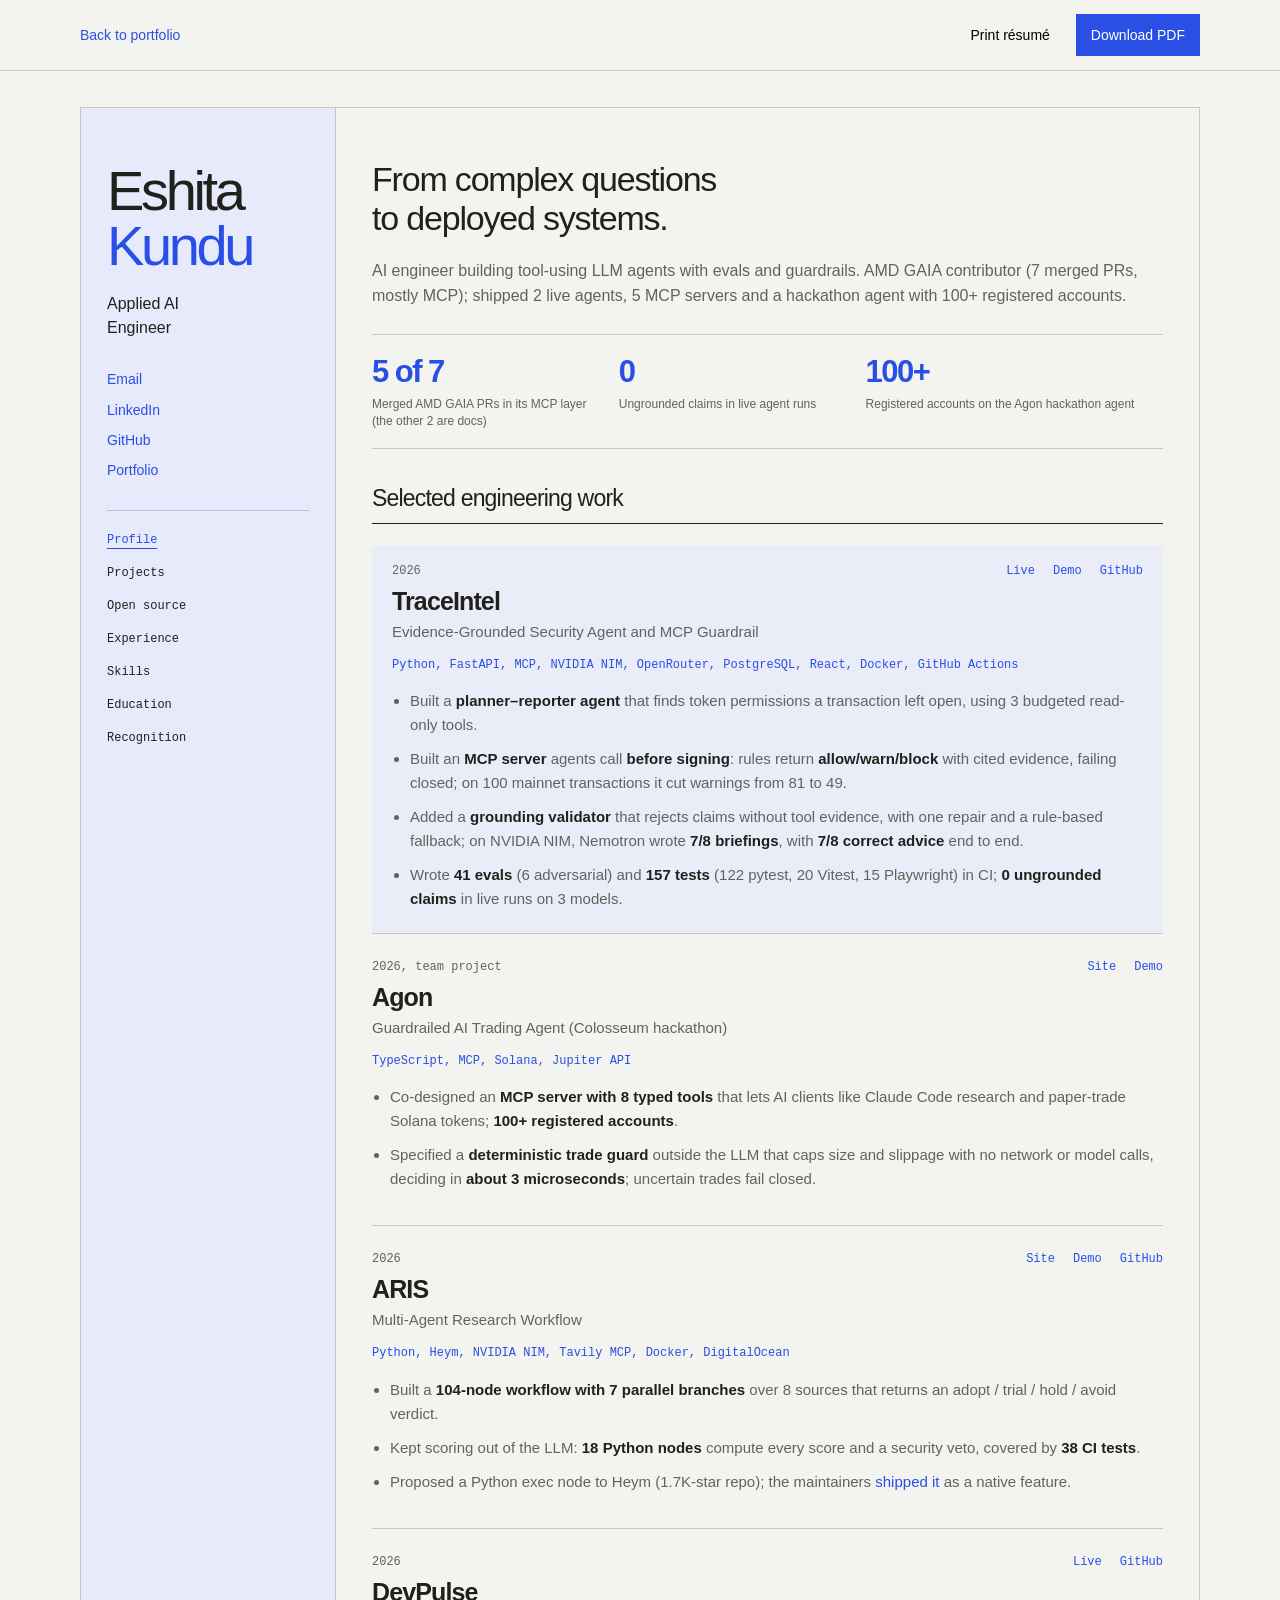
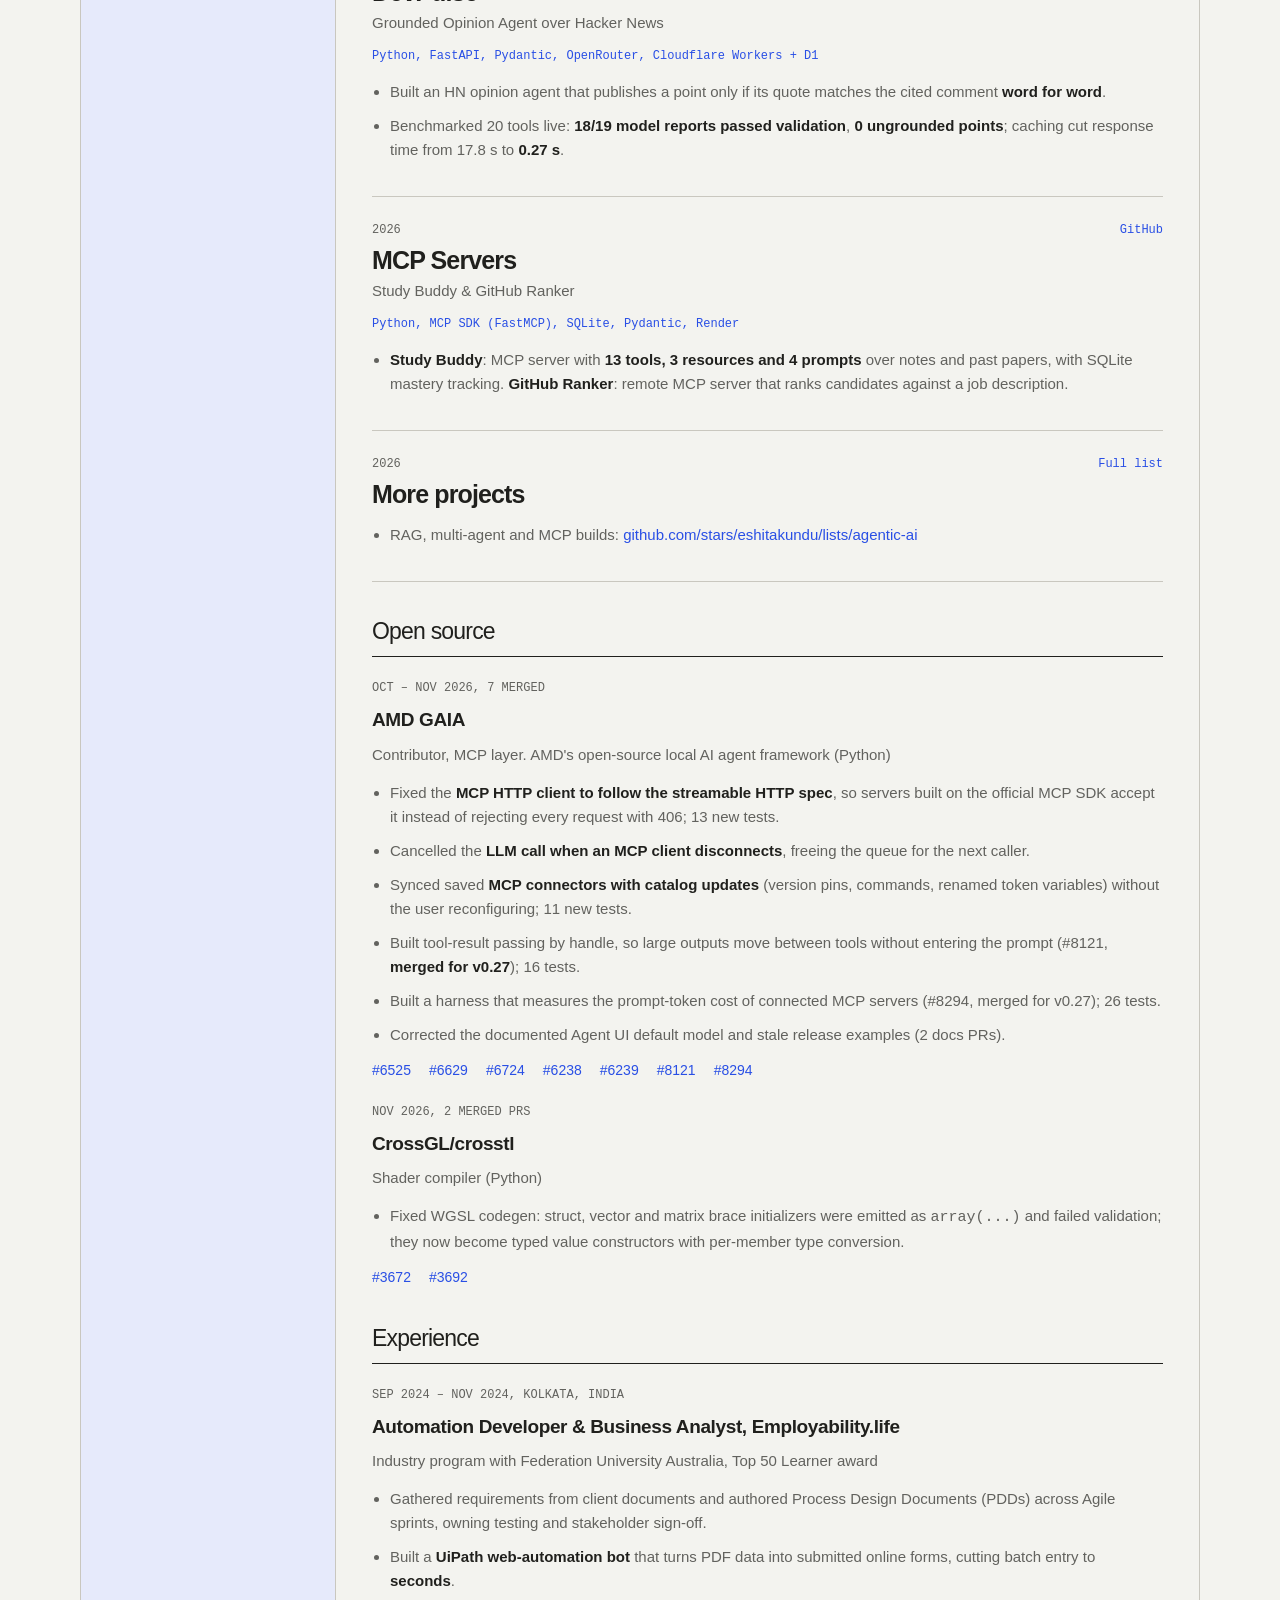
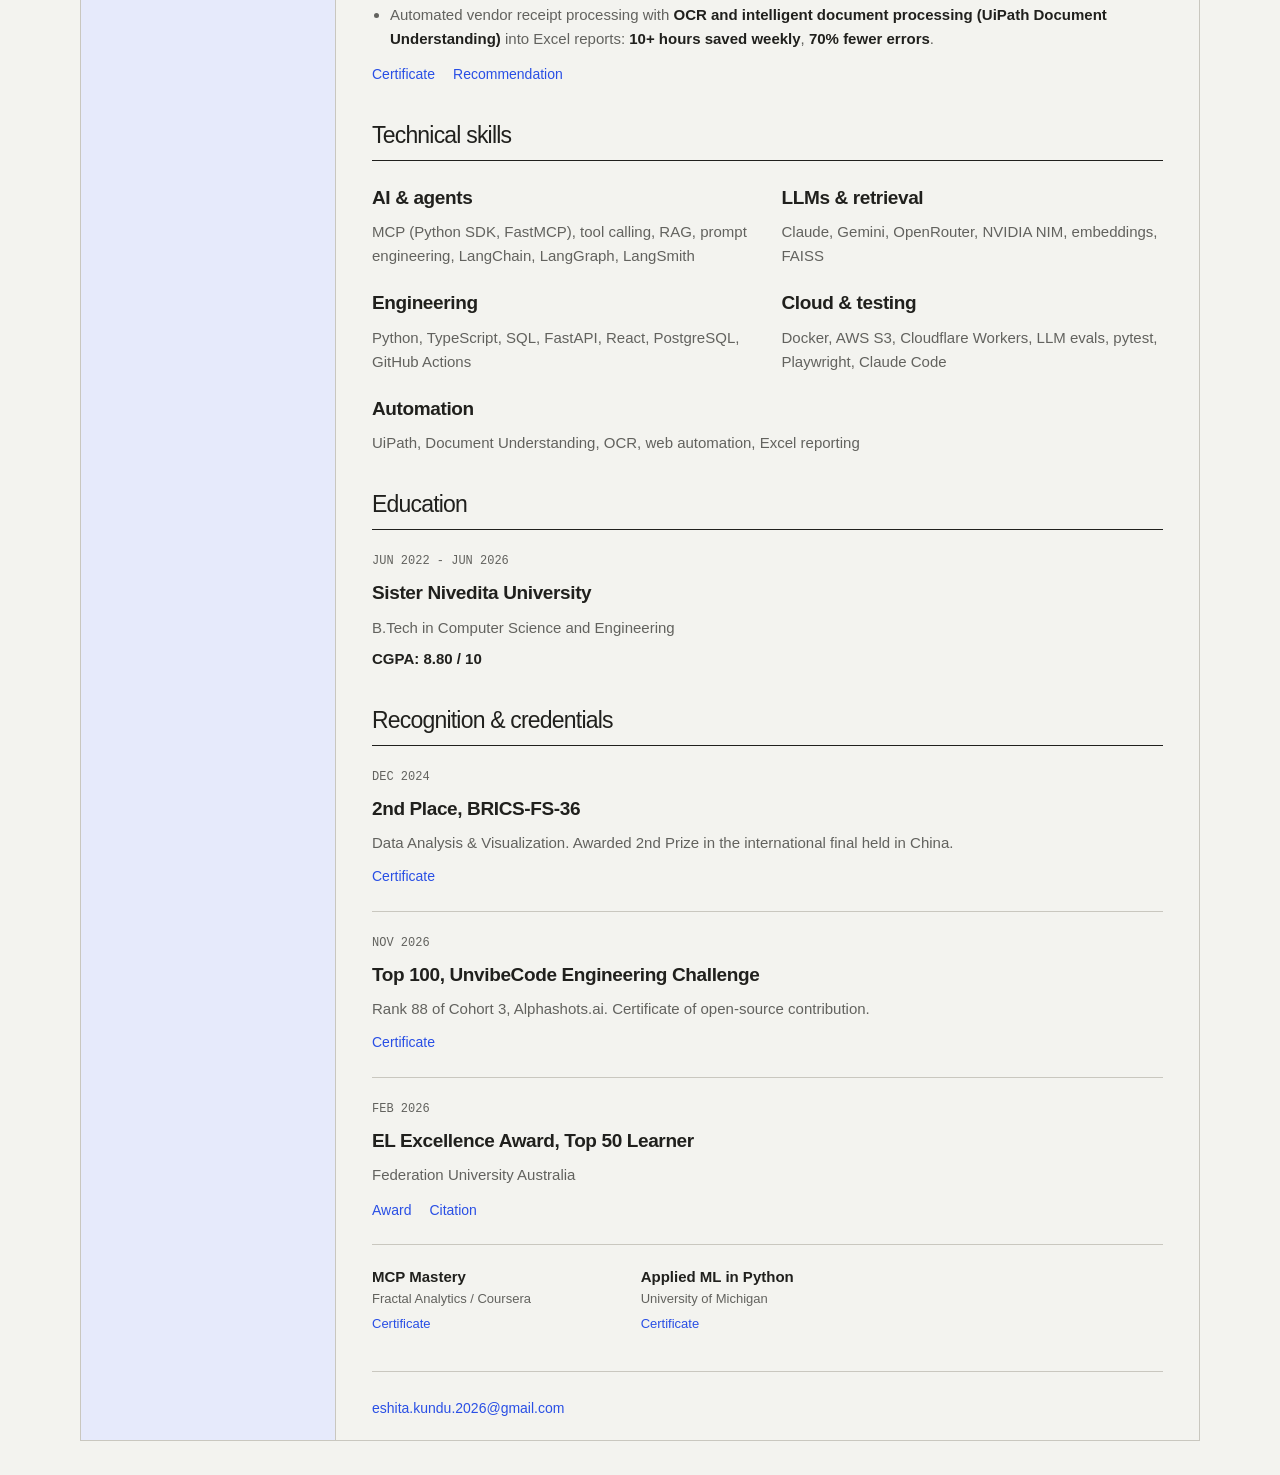
==== commit b83937ef: "Update TraceIntel: 41 evals, 157 tests, NVIDIA NIM results, real-traffic check" ====
--- a/resume.html
+++ b/resume.html
@@ -2,7 +2,7 @@
 <header class="cv-bar"><a href="index.html">Back to portfolio</a><div><button id="printResume" type="button">Print résumé</button><a class="cv-download" href="assets/Eshita_Kundu_Resume.pdf" download>Download PDF</a></div></header>
 <main class="cv-shell"><aside class="cv-sidebar"><h1>Eshita<br><span>Kundu</span></h1><p class="cv-role">Applied AI <br>Engineer</p><div class="cv-contact"><a href="mailto:eshita.kundu.2026@gmail.com" target="_blank" rel="noreferrer">Email</a><a href="https://linkedin.com/in/eshitakundu" target="_blank" rel="noreferrer">LinkedIn</a><a href="https://github.com/eshitakundu" target="_blank" rel="noreferrer">GitHub</a><a href="https://eshita.dev" target="_blank" rel="noreferrer">Portfolio</a></div><div class="cv-sticky"><nav aria-label="Résumé sections"><a href="#cv-profile">Profile</a><a href="#cv-work">Projects</a><a href="#cv-oss">Open source</a><a href="#cv-experience">Experience</a><a href="#cv-skills">Skills</a><a href="#cv-education">Education</a><a href="#cv-awards">Recognition</a></nav></div></aside>
 <div class="cv-content"><section id="cv-profile"><h2>From complex questions<br>to deployed systems.</h2><p class="cv-summary">AI engineer building tool-using LLM agents with evals and guardrails. AMD GAIA contributor (7 merged PRs, mostly MCP); shipped 2 live agents, 5 MCP servers and a hackathon agent with 100+ registered accounts.</p><div class="cv-highlights"><div><strong>5 of 7</strong><small>Merged AMD GAIA PRs in its MCP layer (the other 2 are docs)</small></div><div><strong>0</strong><small>Ungrounded claims in live agent runs</small></div><div><strong>100+</strong><small>Registered accounts on the Agon hackathon agent</small></div></div></section>
-<section id="cv-work"><div class="cv-section-title"><h2>Selected engineering work</h2></div><article class="cv-project"><div class="cv-project-top"><span>2026</span><div><a href="https://traceintel.eshita.dev" target="_blank" rel="noreferrer">Live</a><a href="https://drive.google.com/file/d/1-5eEX6gudDaP5FLFxx9WotcHQ9CJlThD/view?usp=drive_link" target="_blank" rel="noreferrer">Demo</a><a href="https://github.com/eshitakundu/TraceIntel" target="_blank" rel="noreferrer">GitHub</a></div></div><h3>TraceIntel</h3><p class="cv-project-sub">Evidence-Grounded Security Agent and MCP Guardrail</p><p class="cv-tech">Python, FastAPI, MCP, OpenRouter, PostgreSQL, React, Docker, GitHub Actions</p><ul><li>Built a <strong>planner–reporter agent</strong> that finds token permissions a transaction left open, using 3 budgeted read-only tools.</li><li>Built an <strong>MCP server</strong> agents call <strong>before signing</strong>: rules return <strong>allow/warn/block</strong> with cited evidence, failing closed.</li><li>Added a <strong>grounding validator</strong> that rejects claims without tool evidence, with one repair and a rule-based fallback; reached <strong>7/8 correct advice</strong> end to end on a free model (Nemotron).</li><li>Wrote <strong>35 evals</strong> (6 adversarial) and <strong>130 tests</strong> (95 pytest, 20 Vitest, 15 Playwright) in CI; <strong>0 ungrounded claims</strong> in live runs on 2 models.</li></ul></article><article class="cv-project"><div class="cv-project-top"><span>2026, team project</span><div><a href="https://agon-landing-mu.vercel.app" target="_blank" rel="noreferrer">Site</a><a href="https://youtu.be/2ded1QWIE_g" target="_blank" rel="noreferrer">Demo</a></div></div><h3>Agon</h3><p class="cv-project-sub">Guardrailed AI Trading Agent (Colosseum hackathon)</p><p class="cv-tech">TypeScript, MCP, Solana, Jupiter API</p><ul><li>Co-designed an <strong>MCP server with 8 typed tools</strong> that lets AI clients like Claude Code research and paper-trade Solana tokens; <strong>100+ registered accounts</strong>.</li><li>Specified a <strong>deterministic trade guard</strong> outside the LLM that caps size and slippage with no network or model calls, deciding in <strong>about 3 microseconds</strong>; uncertain trades fail closed.</li></ul></article><article class="cv-project"><div class="cv-project-top"><span>2026</span><div><a href="https://aris.eshita.dev/" target="_blank" rel="noreferrer">Site</a><a href="https://drive.google.com/file/d/1jML5SADdQUz9jS4FM7lG59d3zc-DFHqd/view?usp=sharing" target="_blank" rel="noreferrer">Demo</a><a href="https://github.com/eshitakundu/ARIS" target="_blank" rel="noreferrer">GitHub</a></div></div><h3>ARIS</h3><p class="cv-project-sub">Multi-Agent Research Workflow</p><p class="cv-tech">Python, Heym, NVIDIA NIM, Tavily MCP, Docker, DigitalOcean</p><ul><li>Built a <strong>104-node workflow with 7 parallel branches</strong> over 8 sources that returns an adopt / trial / hold / avoid verdict.</li><li>Kept scoring out of the LLM: <strong>18 Python nodes</strong> compute every score and a security veto, covered by <strong>38 CI tests</strong>.</li><li>Proposed a Python exec node to Heym (1.7K-star repo); the maintainers <a href="https://github.com/heymrun/heym/discussions/136" target="_blank" rel="noreferrer">shipped it</a> as a native feature.</li></ul></article><article class="cv-project"><div class="cv-project-top"><span>2026</span><div><a href="https://devpulse.eshita.dev/?tool=Bun" target="_blank" rel="noreferrer">Live</a><a href="https://github.com/eshitakundu/DevPulse" target="_blank" rel="noreferrer">GitHub</a></div></div><h3>DevPulse</h3><p class="cv-project-sub">Grounded Opinion Agent over Hacker News</p><p class="cv-tech">Python, FastAPI, Pydantic, OpenRouter, Cloudflare Workers + D1</p><ul><li>Built an HN opinion agent that publishes a point only if its quote matches the cited comment <strong>word for word</strong>.</li><li>Benchmarked 20 tools live: <strong>18/19 model reports passed validation</strong>, <strong>0 ungrounded points</strong>; caching cut response time from 17.8 s to <strong>0.27 s</strong>.</li></ul></article><article class="cv-project"><div class="cv-project-top"><span>2026</span><div><a href="https://github.com/eshitakundu/study-buddy" target="_blank" rel="noreferrer">GitHub</a></div></div><h3>MCP Servers</h3><p class="cv-project-sub">Study Buddy &amp; GitHub Ranker</p><p class="cv-tech">Python, MCP SDK (FastMCP), SQLite, Pydantic, Render</p><ul><li><strong>Study Buddy</strong>: MCP server with <strong>13 tools, 3 resources and 4 prompts</strong> over notes and past papers, with SQLite mastery tracking. <strong>GitHub Ranker</strong>: remote MCP server that ranks candidates against a job description.</li></ul></article><article class="cv-project"><div class="cv-project-top"><span>2026</span><div><a href="https://github.com/stars/eshitakundu/lists/agentic-ai" target="_blank" rel="noreferrer">Full list</a></div></div><h3>More projects</h3><ul><li>RAG, multi-agent and MCP builds: <a href="https://github.com/stars/eshitakundu/lists/agentic-ai" target="_blank" rel="noreferrer">github.com/stars/eshitakundu/lists/agentic-ai</a></li></ul></article></section>
+<section id="cv-work"><div class="cv-section-title"><h2>Selected engineering work</h2></div><article class="cv-project"><div class="cv-project-top"><span>2026</span><div><a href="https://traceintel.eshita.dev" target="_blank" rel="noreferrer">Live</a><a href="https://drive.google.com/file/d/1-5eEX6gudDaP5FLFxx9WotcHQ9CJlThD/view?usp=drive_link" target="_blank" rel="noreferrer">Demo</a><a href="https://github.com/eshitakundu/TraceIntel" target="_blank" rel="noreferrer">GitHub</a></div></div><h3>TraceIntel</h3><p class="cv-project-sub">Evidence-Grounded Security Agent and MCP Guardrail</p><p class="cv-tech">Python, FastAPI, MCP, NVIDIA NIM, OpenRouter, PostgreSQL, React, Docker, GitHub Actions</p><ul><li>Built a <strong>planner–reporter agent</strong> that finds token permissions a transaction left open, using 3 budgeted read-only tools.</li><li>Built an <strong>MCP server</strong> agents call <strong>before signing</strong>: rules return <strong>allow/warn/block</strong> with cited evidence, failing closed; on 100 mainnet transactions it cut warnings from 81 to 49.</li><li>Added a <strong>grounding validator</strong> that rejects claims without tool evidence, with one repair and a rule-based fallback; on NVIDIA NIM, Nemotron wrote <strong>7/8 briefings</strong>, with <strong>7/8 correct advice</strong> end to end.</li><li>Wrote <strong>41 evals</strong> (6 adversarial) and <strong>157 tests</strong> (122 pytest, 20 Vitest, 15 Playwright) in CI; <strong>0 ungrounded claims</strong> in live runs on 3 models.</li></ul></article><article class="cv-project"><div class="cv-project-top"><span>2026, team project</span><div><a href="https://agon-landing-mu.vercel.app" target="_blank" rel="noreferrer">Site</a><a href="https://youtu.be/2ded1QWIE_g" target="_blank" rel="noreferrer">Demo</a></div></div><h3>Agon</h3><p class="cv-project-sub">Guardrailed AI Trading Agent (Colosseum hackathon)</p><p class="cv-tech">TypeScript, MCP, Solana, Jupiter API</p><ul><li>Co-designed an <strong>MCP server with 8 typed tools</strong> that lets AI clients like Claude Code research and paper-trade Solana tokens; <strong>100+ registered accounts</strong>.</li><li>Specified a <strong>deterministic trade guard</strong> outside the LLM that caps size and slippage with no network or model calls, deciding in <strong>about 3 microseconds</strong>; uncertain trades fail closed.</li></ul></article><article class="cv-project"><div class="cv-project-top"><span>2026</span><div><a href="https://aris.eshita.dev/" target="_blank" rel="noreferrer">Site</a><a href="https://drive.google.com/file/d/1jML5SADdQUz9jS4FM7lG59d3zc-DFHqd/view?usp=sharing" target="_blank" rel="noreferrer">Demo</a><a href="https://github.com/eshitakundu/ARIS" target="_blank" rel="noreferrer">GitHub</a></div></div><h3>ARIS</h3><p class="cv-project-sub">Multi-Agent Research Workflow</p><p class="cv-tech">Python, Heym, NVIDIA NIM, Tavily MCP, Docker, DigitalOcean</p><ul><li>Built a <strong>104-node workflow with 7 parallel branches</strong> over 8 sources that returns an adopt / trial / hold / avoid verdict.</li><li>Kept scoring out of the LLM: <strong>18 Python nodes</strong> compute every score and a security veto, covered by <strong>38 CI tests</strong>.</li><li>Proposed a Python exec node to Heym (1.7K-star repo); the maintainers <a href="https://github.com/heymrun/heym/discussions/136" target="_blank" rel="noreferrer">shipped it</a> as a native feature.</li></ul></article><article class="cv-project"><div class="cv-project-top"><span>2026</span><div><a href="https://devpulse.eshita.dev/?tool=Bun" target="_blank" rel="noreferrer">Live</a><a href="https://github.com/eshitakundu/DevPulse" target="_blank" rel="noreferrer">GitHub</a></div></div><h3>DevPulse</h3><p class="cv-project-sub">Grounded Opinion Agent over Hacker News</p><p class="cv-tech">Python, FastAPI, Pydantic, OpenRouter, Cloudflare Workers + D1</p><ul><li>Built an HN opinion agent that publishes a point only if its quote matches the cited comment <strong>word for word</strong>.</li><li>Benchmarked 20 tools live: <strong>18/19 model reports passed validation</strong>, <strong>0 ungrounded points</strong>; caching cut response time from 17.8 s to <strong>0.27 s</strong>.</li></ul></article><article class="cv-project"><div class="cv-project-top"><span>2026</span><div><a href="https://github.com/eshitakundu/study-buddy" target="_blank" rel="noreferrer">GitHub</a></div></div><h3>MCP Servers</h3><p class="cv-project-sub">Study Buddy &amp; GitHub Ranker</p><p class="cv-tech">Python, MCP SDK (FastMCP), SQLite, Pydantic, Render</p><ul><li><strong>Study Buddy</strong>: MCP server with <strong>13 tools, 3 resources and 4 prompts</strong> over notes and past papers, with SQLite mastery tracking. <strong>GitHub Ranker</strong>: remote MCP server that ranks candidates against a job description.</li></ul></article><article class="cv-project"><div class="cv-project-top"><span>2026</span><div><a href="https://github.com/stars/eshitakundu/lists/agentic-ai" target="_blank" rel="noreferrer">Full list</a></div></div><h3>More projects</h3><ul><li>RAG, multi-agent and MCP builds: <a href="https://github.com/stars/eshitakundu/lists/agentic-ai" target="_blank" rel="noreferrer">github.com/stars/eshitakundu/lists/agentic-ai</a></li></ul></article></section>
 <section id="cv-oss"><div class="cv-section-title"><h2>Open source</h2></div><article class="cv-entry"><p class="cv-date">OCT – NOV 2026, 7 MERGED</p><h3>AMD GAIA</h3><p>Contributor, MCP layer. AMD's open-source local AI agent framework (Python)</p><ul><li>Fixed the <strong>MCP HTTP client to follow the streamable HTTP spec</strong>, so servers built on the official MCP SDK accept it instead of rejecting every request with 406; 13 new tests.</li><li>Cancelled the <strong>LLM call when an MCP client disconnects</strong>, freeing the queue for the next caller.</li><li>Synced saved <strong>MCP connectors with catalog updates</strong> (version pins, commands, renamed token variables) without the user reconfiguring; 11 new tests.</li><li>Built tool-result passing by handle, so large outputs move between tools without entering the prompt (#8121, <strong>merged for v0.27</strong>); 16 tests.</li><li>Built a harness that measures the prompt-token cost of connected MCP servers (#8294, merged for v0.27); 26 tests.</li><li>Corrected the documented Agent UI default model and stale release examples (2 docs PRs).</li></ul><div class="cv-links"><a href="https://github.com/amd/gaia/pull/6525" target="_blank" rel="noreferrer">#6525</a><a href="https://github.com/amd/gaia/pull/6629" target="_blank" rel="noreferrer">#6629</a><a href="https://github.com/amd/gaia/pull/6724" target="_blank" rel="noreferrer">#6724</a><a href="https://github.com/amd/gaia/pull/6238" target="_blank" rel="noreferrer">#6238</a><a href="https://github.com/amd/gaia/pull/6239" target="_blank" rel="noreferrer">#6239</a><a href="https://github.com/amd/gaia/pull/8121" target="_blank" rel="noreferrer">#8121</a><a href="https://github.com/amd/gaia/pull/8294" target="_blank" rel="noreferrer">#8294</a></div></article><article class="cv-entry"><p class="cv-date">NOV 2026, 2 MERGED PRS</p><h3>CrossGL/crosstl</h3><p>Shader compiler (Python)</p><ul><li>Fixed WGSL codegen: struct, vector and matrix brace initializers were emitted as <code>array(...)</code> and failed validation; they now become typed value constructors with per-member type conversion.</li></ul><div class="cv-links"><a href="https://github.com/CrossGL/crosstl/pull/3672" target="_blank" rel="noreferrer">#3672</a><a href="https://github.com/CrossGL/crosstl/pull/3692" target="_blank" rel="noreferrer">#3692</a></div></article></section>
 <section id="cv-experience"><div class="cv-section-title"><h2>Experience</h2></div><article class="cv-entry"><p class="cv-date">SEP 2024 – NOV 2024, KOLKATA, INDIA</p><h3>Automation Developer &amp; Business Analyst, Employability.life</h3><p>Industry program with Federation University Australia, Top 50 Learner award</p><ul><li>Gathered requirements from client documents and authored Process Design Documents (PDDs) across Agile sprints, owning testing and stakeholder sign-off.</li><li>Built a <strong>UiPath web-automation bot</strong> that turns PDF data into submitted online forms, cutting batch entry to <strong>seconds</strong>.</li><li>Automated vendor receipt processing with <strong>OCR and intelligent document processing (UiPath Document Understanding)</strong> into Excel reports: <strong>10+ hours saved weekly</strong>, <strong>70% fewer errors</strong>.</li></ul><div class="cv-links"><a href="https://drive.google.com/file/d/1UYP0-IhTqH1KCa6GsnZkKMWBa8agiodJ/view?usp=sharing" target="_blank" rel="noreferrer">Certificate</a><a href="https://www.linkedin.com/in/eshitakundu/details/recommendations/" target="_blank" rel="noreferrer">Recommendation</a></div></article></section>
 <section id="cv-skills"><div class="cv-section-title"><h2>Technical skills</h2></div><div class="cv-skills"><article><h3>AI &amp; agents</h3><p>MCP (Python SDK, FastMCP), tool calling, RAG, prompt engineering, LangChain, LangGraph, LangSmith</p></article><article><h3>LLMs &amp; retrieval</h3><p>Claude, Gemini, OpenRouter, NVIDIA NIM, embeddings, FAISS</p></article><article><h3>Engineering</h3><p>Python, TypeScript, SQL, FastAPI, React, PostgreSQL, GitHub Actions</p></article><article><h3>Cloud &amp; testing</h3><p>Docker, AWS S3, Cloudflare Workers, LLM evals, pytest, Playwright, Claude Code</p></article><article><h3>Automation</h3><p>UiPath, Document Understanding, OCR, web automation, Excel reporting</p></article></div></section>
